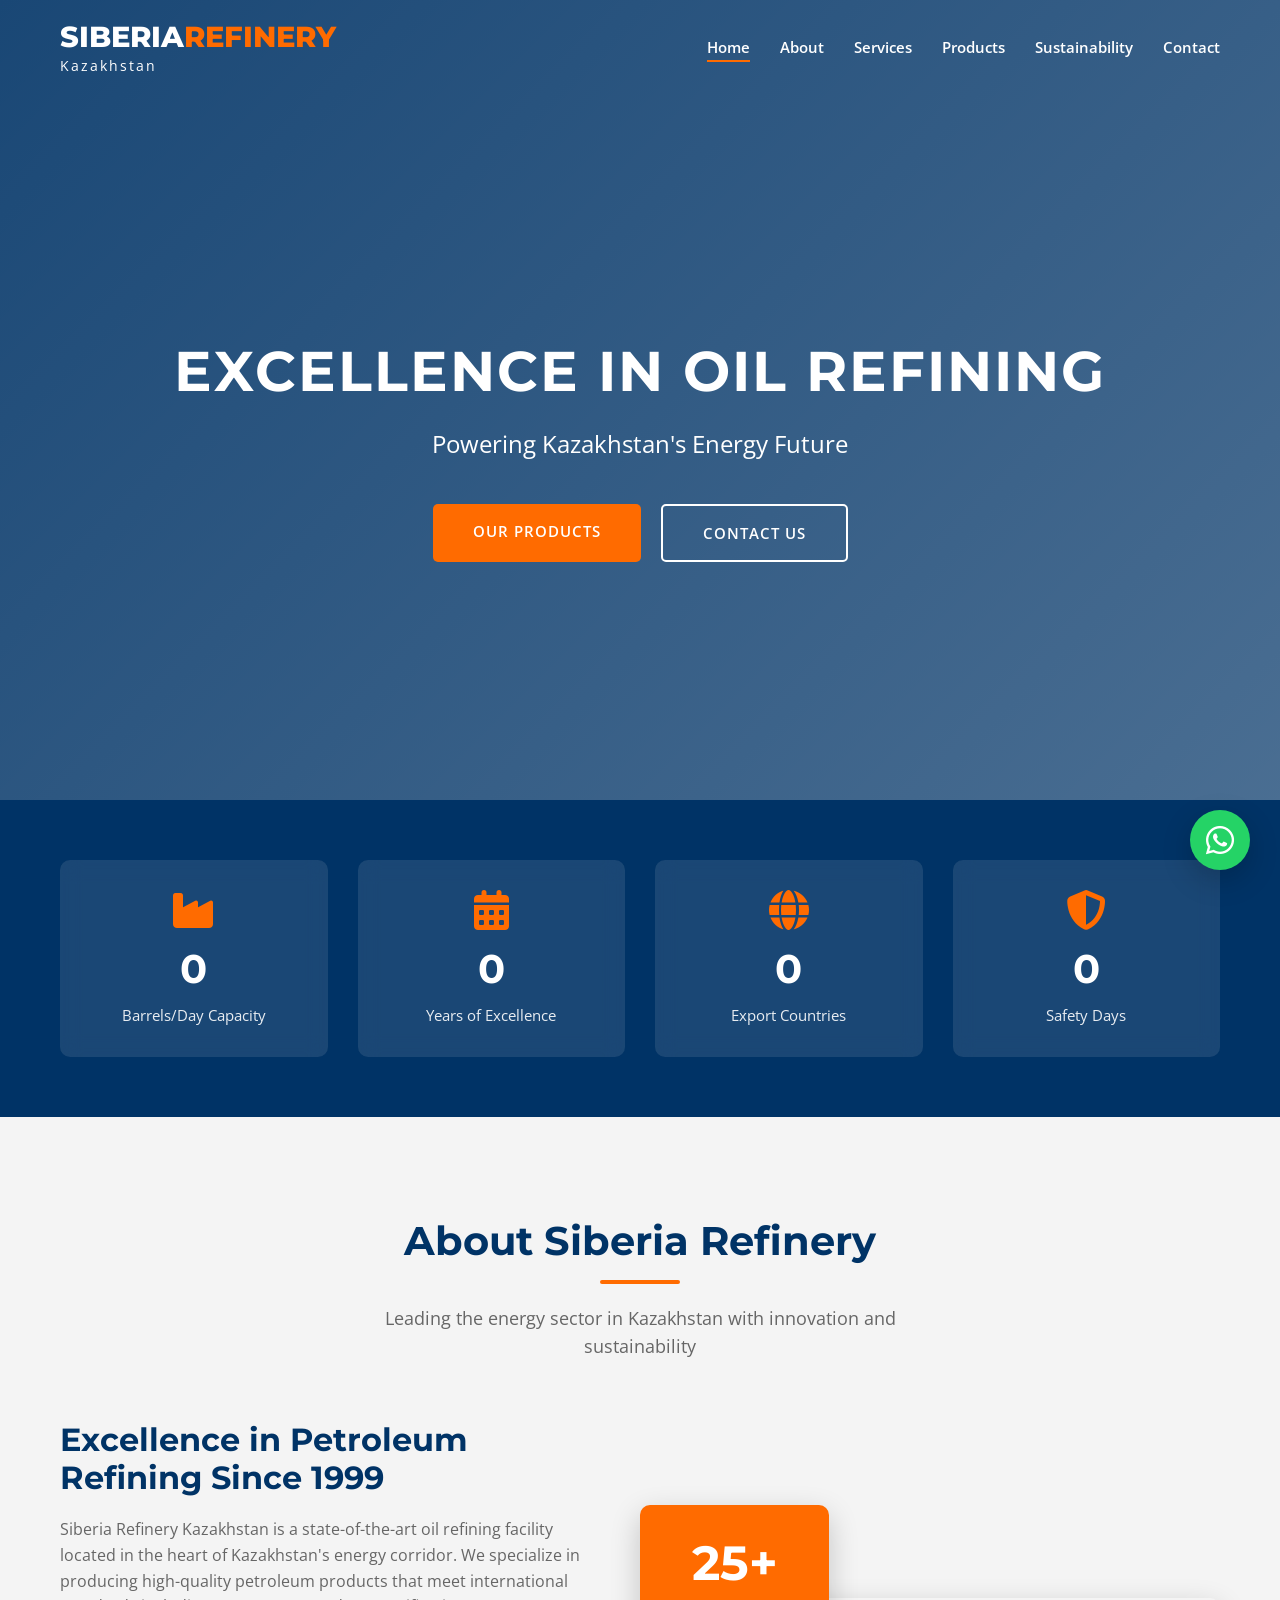
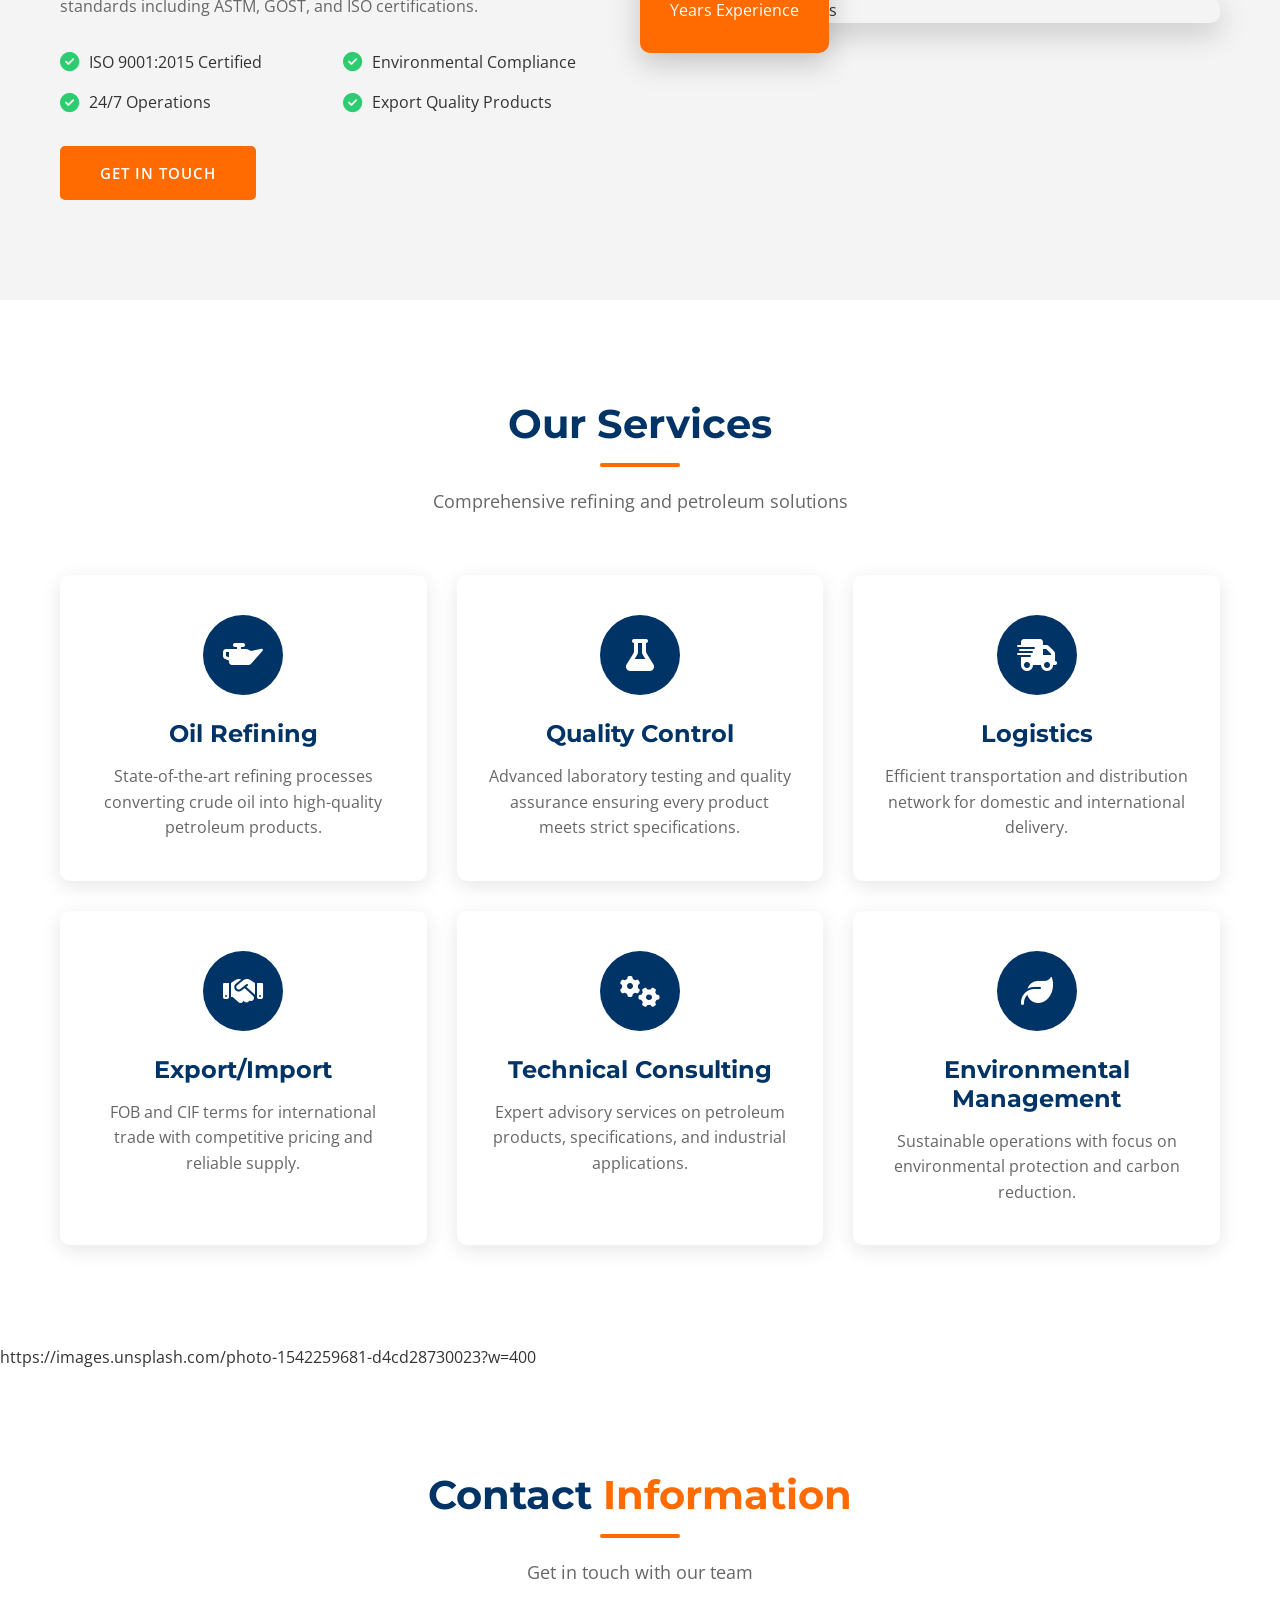
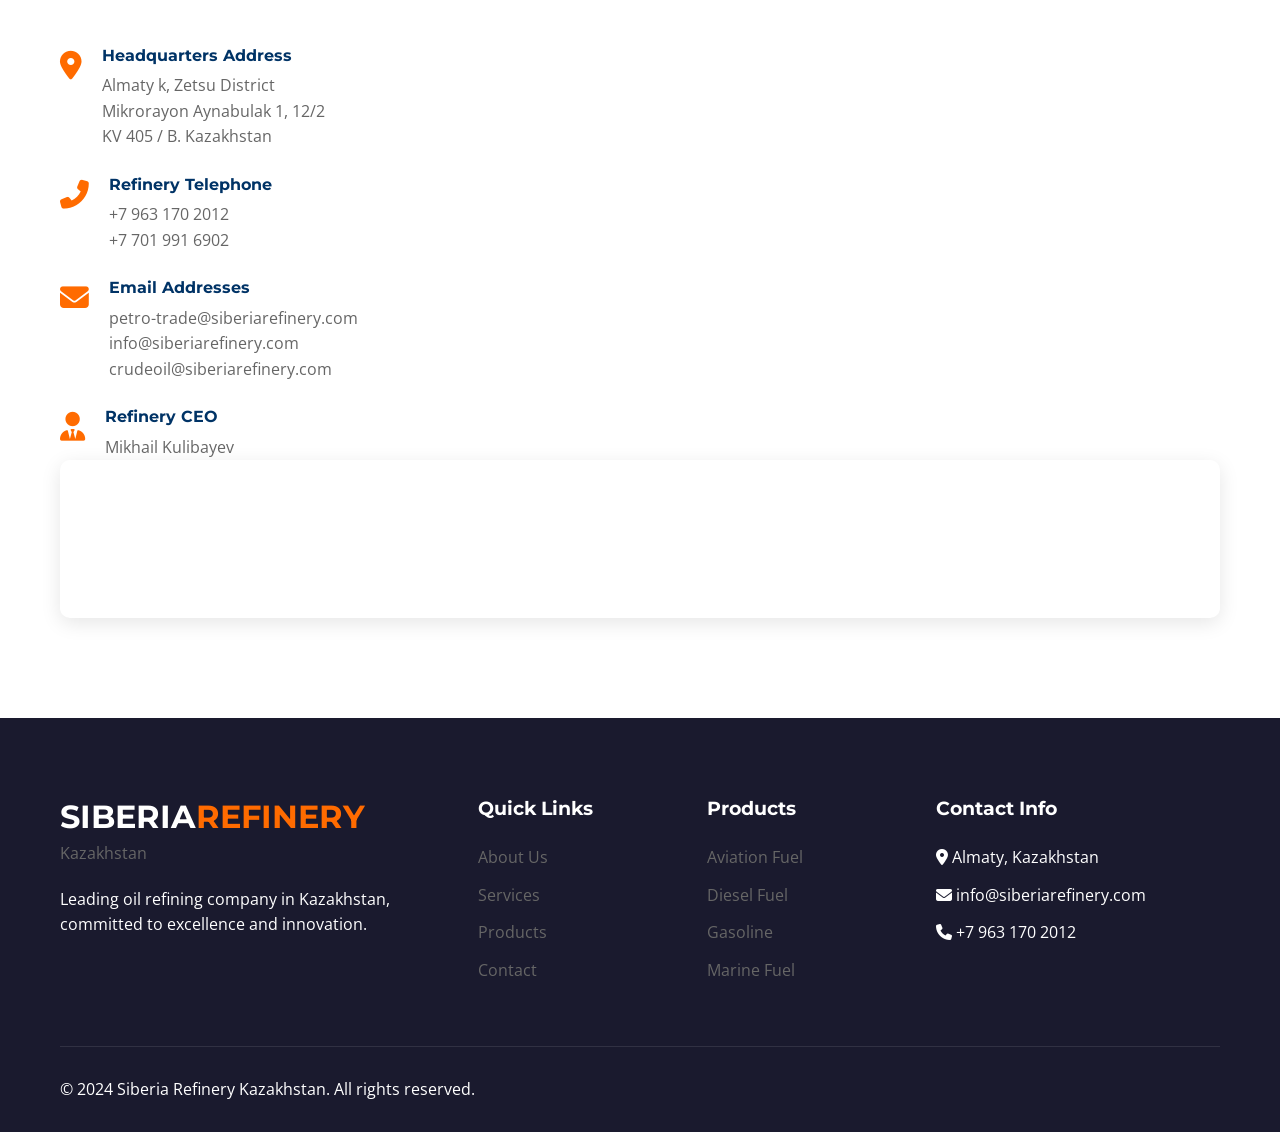
==== index.html @ 03881c7c "Update index.html" ====
<!DOCTYPE html>
<html lang="en">
<head>
    <meta charset="UTF-8">
    <meta name="viewport" content="width=device-width, initial-scale=1.0">
    <title>Siberia Refinery | Premium Oil & Petroleum Products</title>
    <meta name="description" content="Siberia Refinery is a leading oil refining company. We supply high-quality Jet A-1, Euro 5 Diesel, Gasoline, and Marine Fuel globally.">
    <meta name="keywords" content="Siberia Refinery, Oil Refinery Kazakhstan, Petroleum products, Jet A-1 fuel, Euro 5 Diesel">
    <meta name="author" content="Spibody Digitalz Hub">
    <link rel="canonical" href="https://www.siberiarefinery.com/">
    
    <meta property="og:type" content="website">
    <meta property="og:url" content="https://www.siberiarefinery.com/">
    <meta property="og:title" content="Siberia Refinery | Premium Oil & Petroleum Products">
    <meta property="og:description" content="Leading oil refining company in Kazakhstan.">
    <meta property="og:image" content="https://images.unsplash.com/photo-1518709766631-a6a7f45921c3?w=1200">

    <link rel="preconnect" href="https://fonts.googleapis.com">
    <link href="https://fonts.googleapis.com/css2?family=Montserrat:wght@400;600;700;800&family=Open+Sans:wght@400;600&display=swap" rel="stylesheet">
    <link rel="stylesheet" href="https://cdnjs.cloudflare.com/ajax/libs/font-awesome/6.4.0/css/all.min.css">
    <link rel="stylesheet" href="style.css">
</head>
<body>
    <!-- Navigation -->
    <nav class="navbar" id="navbar">
        <div class="container">
            <div class="nav-wrapper">
                <div class="logo">
                    <h2>SIBERIA<span>REFINERY</span></h2>
                    <p class="tagline">Kazakhstan</p>
                </div>
                <ul class="nav-menu" id="navMenu">
                    <li><a href="#home" class="nav-link active">Home</a></li>
                    <li><a href="#about" class="nav-link">About</a></li>
                    <li><a href="#services" class="nav-link">Services</a></li>
                    <li><a href="#products" class="nav-link">Products</a></li>
                    <li><a href="#sustainability" class="nav-link">Sustainability</a></li>
                    <li><a href="#contact" class="nav-link">Contact</a></li>
                </ul>
                <div class="hamburger" id="hamburger">
                    <span class="bar"></span>
                    <span class="bar"></span>
                    <span class="bar"></span>
                </div>
            </div>
        </div>
    </nav>

    <!-- Hero Section -->
    <section id="home" class="hero">
        <div class="hero-slider">
            <div class="slide active" style="background-image: url('https://images.unsplash.com/photo-1516937941344-00b4ec27747a?w=1920');">
                <div class="overlay"></div>
                <div class="hero-content">
                    <h1 class="fade-in">Excellence in Oil Refining</h1>
                    <p class="fade-in-delay">Powering Kazakhstan's Energy Future</p>
                    <div class="hero-buttons fade-in-delay-2">
                        <a href="#products" class="btn btn-primary">Our Products</a>
                        <a href="#contact" class="btn btn-secondary">Contact Us</a>
                    </div>
                </div>
            </div>
            <div class="slide" style="background-image: url('https://images.unsplash.com/photo-1581094794329-c8112a89af12?w=1920');">
                <div class="overlay"></div>
                <div class="hero-content">
                    <h1>Sustainable Energy Solutions</h1>
                    <p>Commitment to Environmental Excellence</p>
                    <div class="hero-buttons">
                        <a href="#sustainability" class="btn btn-primary">Learn More</a>
                    </div>
                </div>
            </div>
        </div>
        <div class="slider-controls">
            <button class="slider-btn prev" id="prevSlide"><i class="fas fa-chevron-left"></i></button>
            <button class="slider-btn next" id="nextSlide"><i class="fas fa-chevron-right"></i></button>
        </div>
    </section>
    <!-- Stats Section -->
    <section class="stats-section">
        <div class="container">
            <div class="stats-grid">
                <div class="stat-card">
                    <i class="fas fa-industry"></i>
                    <h3 class="counter" data-target="150000">0</h3>
                    <p>Barrels/Day Capacity</p>
                </div>
                <div class="stat-card">
                    <i class="fas fa-calendar-alt"></i>
                    <h3 class="counter" data-target="25">0</h3>
                    <p>Years of Excellence</p>
                </div>
                <div class="stat-card">
                    <i class="fas fa-globe"></i>
                    <h3 class="counter" data-target="15">0</h3>
                    <p>Export Countries</p>
                </div>
                <div class="stat-card">
                    <i class="fas fa-shield-alt"></i>
                    <h3 class="counter" data-target="5000">0</h3>
                    <p>Safety Days</p>
                </div>
            </div>
        </div>
    </section>

    <!-- About Section -->
    <section id="about" class="about-section">
        <div class="container">
            <div class="section-header">
                <h2>About Siberia Refinery</h2>
                <div class="divider"></div>
                <p>Leading the energy sector in Kazakhstan with innovation and sustainability</p>
            </div>
            <div class="about-content">
                <div class="about-text">
                    <h3>Excellence in Petroleum Refining Since 1999</h3>
                    <p>Siberia Refinery Kazakhstan is a state-of-the-art oil refining facility located in the heart of Kazakhstan's energy corridor. We specialize in producing high-quality petroleum products that meet international standards including ASTM, GOST, and ISO certifications.</p>
                    <div class="about-features">
                        <div class="feature"><i class="fas fa-check-circle"></i><span>ISO 9001:2015 Certified</span></div>
                        <div class="feature"><i class="fas fa-check-circle"></i><span>Environmental Compliance</span></div>
                        <div class="feature"><i class="fas fa-check-circle"></i><span>24/7 Operations</span></div>
                        <div class="feature"><i class="fas fa-check-circle"></i><span>Export Quality Products</span></div>
                    </div>
                    <a href="#contact" class="btn btn-primary">Get in Touch</a>
                </div>
                <div class="about-image">
                    <img src="https://images.unsplash.com/photo-1581094794329-c8112a89af12?w=800" alt="Refinery Operations">
                    <div class="experience-badge"><h4>25+</h4><p>Years Experience</p></div>
                </div>
            </div>
        </div>
    </section>

    <!-- Services Section -->
    <section id="services" class="services-section">
        <div class="container">
            <div class="section-header">
                <h2>Our Services</h2>
                <div class="divider"></div>
                <p>Comprehensive refining and petroleum solutions</p>
            </div>
            <div class="services-grid">
                <div class="service-card"><div class="service-icon"><i class="fas fa-oil-can"></i></div><h3>Oil Refining</h3><p>State-of-the-art refining processes converting crude oil into high-quality petroleum products.</p></div>
                <div class="service-card"><div class="service-icon"><i class="fas fa-flask"></i></div><h3>Quality Control</h3><p>Advanced laboratory testing and quality assurance ensuring every product meets strict specifications.</p></div>
                <div class="service-card"><div class="service-icon"><i class="fas fa-shipping-fast"></i></div><h3>Logistics</h3><p>Efficient transportation and distribution network for domestic and international delivery.</p></div>
                <div class="service-card"><div class="service-icon"><i class="fas fa-handshake"></i></div><h3>Export/Import</h3><p>FOB and CIF terms for international trade with competitive pricing and reliable supply.</p></div>
                <div class="service-card"><div class="service-icon"><i class="fas fa-cogs"></i></div><h3>Technical Consulting</h3><p>Expert advisory services on petroleum products, specifications, and industrial applications.</p></div>
                <div class="service-card"><div class="service-icon"><i class="fas fa-leaf"></i></div><h3>Environmental Management</h3><p>Sustainable operations with focus on environmental protection and carbon reduction.</p></div>
            </div>
        </div>
                                                                                </section>
                                                                                https://images.unsplash.com/photo-1542259681-d4cd28730023?w=400
    <!-- Contact Section with Map -->
    <section id="contact" class="contact-section">
        <div class="container">
            <div class="section-header">
                <h2>Contact <span style="color: var(--secondary-color);">Information</span></h2>
                <div class="divider"></div>
                <p>Get in touch with our team</p>
            </div>
            <div class="contact-grid">
                <div class="contact-info">
                    <div class="info-card">
                        <i class="fas fa-map-marker-alt"></i>
                        <div><h4>Headquarters Address</h4><p>Almaty k, Zetsu District<br>Mikrorayon Aynabulak 1, 12/2<br>KV 405 / B. Kazakhstan</p></div>
                    </div>
                    <div class="info-card">
                        <i class="fas fa-phone-alt"></i>
                        <div><h4>Refinery Telephone</h4><p><a href="tel:+79631702012">+7 963 170 2012</a><br><a href="tel:+77019916902">+7 701 991 6902</a></p></div>
                    </div>
                    <div class="info-card">
                        <i class="fas fa-envelope"></i>
                        <div><h4>Email Addresses</h4><p><a href="mailto:petro-trade@siberiarefinery.com">petro-trade@siberiarefinery.com</a><br><a href="mailto:info@siberiarefinery.com">info@siberiarefinery.com</a><br><a href="mailto:crudeoil@siberiarefinery.com">crudeoil@siberiarefinery.com</a></p></div>
                    </div>
                    <div class="info-card">
                        <i class="fas fa-user-tie"></i>
                        <div><h4>Refinery CEO</h4><p>Mikhail Kulibayev</p></div>
                    </div>
                </div>
                <div class="map-container">
                    <iframe src="https://maps.google.com/maps?q=Almaty+k,+Zetsu+District+Mikrorayon+Aynabulak+1,+12/2,+KV+405+/+B.+Kazakhstan&z=14&output=embed" width="100%" height="100%" style="border:0;" allowfullscreen="" loading="lazy"></iframe>
                </div>
            </div>
        </div>
    </section>

    <!-- Footer -->
    <footer class="footer">
        <div class="container">
            <div class="footer-content">
                <div class="footer-col">
                    <div class="footer-logo"><h2>SIBERIA<span>REFINERY</span></h2><p>Kazakhstan</p></div>
                    <p>Leading oil refining company in Kazakhstan, committed to excellence and innovation.</p>
                </div>
                <div class="footer-col">
                    <h3>Quick Links</h3>
                    <ul><li><a href="#about">About Us</a></li><li><a href="#services">Services</a></li><li><a href="#products">Products</a></li><li><a href="#contact">Contact</a></li></ul>
                </div>
                <div class="footer-col">
                    <h3>Products</h3>
                    <ul><li><a href="#">Aviation Fuel</a></li><li><a href="#">Diesel Fuel</a></li><li><a href="#">Gasoline</a></li><li><a href="#">Marine Fuel</a></li></ul>
                </div>
                <div class="footer-col">
                    <h3>Contact Info</h3>
                    <ul class="contact-list">
                        <li><i class="fas fa-map-marker-alt"></i> Almaty, Kazakhstan</li>
                        <li><i class="fas fa-envelope"></i> info@siberiarefinery.com</li>
                        <li><i class="fas fa-phone"></i> +7 963 170 2012</li>
                    </ul>
                </div>
            </div>
            <div class="footer-bottom">
                <p>&copy; 2024 Siberia Refinery Kazakhstan. All rights reserved.</p>
            </div>
        </div>
    </footer>

    <!-- WhatsApp Float Button -->
    <a href="https://wa.me/79631702012" class="whatsapp-float" target="_blank"><i class="fab fa-whatsapp"></i></a>
    <button class="scroll-top" id="scrollTop"><i class="fas fa-arrow-up"></i></button>

    <script src="main.js"></script>
</body>
                        </html>
---- style.css ----
/* ===== CSS VARIABLES ===== */
:root {
    --primary-color: #003366;
    --secondary-color: #FF6B00;
    --accent-color: #2ECC71;
    --dark-color: #1a1a2e;
    --light-color: #f4f4f4;
    --text-color: #333;
    --white: #ffffff;
    --gray: #666;
    --light-gray: #e0e0e0;
    --transition: all 0.3s ease;
    --shadow: 0 5px 20px rgba(0,0,0,0.1);
    --shadow-dark: 0 10px 30px rgba(0,0,0,0.2);
}

/* ===== RESET & BASE STYLES ===== */
* {
    margin: 0;
    padding: 0;
    box-sizing: border-box;
}

html {
    scroll-behavior: smooth;
}

body {
    font-family: 'Open Sans', sans-serif;
    color: var(--text-color);
    line-height: 1.6;
    overflow-x: hidden;
}

h1, h2, h3, h4, h5, h6 {
    font-family: 'Montserrat', sans-serif;
    font-weight: 700;
    line-height: 1.2;
}

a {
    text-decoration: none;
    color: inherit;
    transition: var(--transition);
}

img {
    max-width: 100%;
    height: auto;
    display: block;}

.container {
    max-width: 1200px;
    margin: 0 auto;
    padding: 0 20px;
}

/* ===== NAVIGATION ===== */
.navbar {
    position: fixed;
    top: 0;
    left: 0;
    width: 100%;
    background: transparent;
    z-index: 1000;
    transition: var(--transition);
    padding: 20px 0;
}

.navbar.scrolled {
    background: var(--white);
    box-shadow: var(--shadow);
    padding: 15px 0;
}

.nav-wrapper {
    display: flex;
    justify-content: space-between;
    align-items: center;
}

.logo h2 {
    color: var(--white);
    font-size: 1.8rem;
    font-weight: 800;
}

.logo h2 span {
    color: var(--secondary-color);
}

.logo .tagline {
    color: var(--white);
    font-size: 0.85rem;
    letter-spacing: 2px;
}

.navbar.scrolled .logo h2,
.navbar.scrolled .logo .tagline {    color: var(--primary-color);
}

.nav-menu {
    display: flex;
    list-style: none;
    align-items: center;
    gap: 30px;
}

.nav-link {
    color: var(--white);
    font-weight: 600;
    font-size: 0.95rem;
    position: relative;
    padding: 5px 0;
}

.navbar.scrolled .nav-link {
    color: var(--primary-color);
}

.nav-link::after {
    content: '';
    position: absolute;
    bottom: 0;
    left: 0;
    width: 0;
    height: 2px;
    background: var(--secondary-color);
    transition: var(--transition);
}

.nav-link:hover::after,
.nav-link.active::after {
    width: 100%;
}

.lang-switcher {
    display: flex;
    gap: 5px;
}

.lang-btn {
    background: transparent;
    border: 2px solid var(--white);
    color: var(--white);
    padding: 5px 12px;
    border-radius: 4px;
    cursor: pointer;    font-weight: 600;
    transition: var(--transition);
}

.navbar.scrolled .lang-btn {
    border-color: var(--primary-color);
    color: var(--primary-color);
}

.lang-btn:hover,
.lang-btn.active {
    background: var(--secondary-color);
    border-color: var(--secondary-color);
    color: var(--white);
}

.hamburger {
    display: none;
    flex-direction: column;
    cursor: pointer;
    gap: 5px;
}

.bar {
    width: 25px;
    height: 3px;
    background: var(--white);
    transition: var(--transition);
    border-radius: 3px;
}

.navbar.scrolled .bar {
    background: var(--primary-color);
}

/* ===== HERO SECTION ===== */
.hero {
    position: relative;
    height: 100vh;
    overflow: hidden;
}

.hero-slider {
    height: 100%;
}

.slide {
    position: absolute;
    top: 0;
    left: 0;    width: 100%;
    height: 100%;
    background-size: cover;
    background-position: center;
    opacity: 0;
    transition: opacity 1s ease-in-out;
}

.slide.active {
    opacity: 1;
}

.overlay {
    position: absolute;
    top: 0;
    left: 0;
    width: 100%;
    height: 100%;
    background: linear-gradient(135deg, rgba(0,51,102,0.9) 0%, rgba(0,51,102,0.7) 100%);
}

.hero-content {
    position: relative;
    z-index: 2;
    height: 100%;
    display: flex;
    flex-direction: column;
    justify-content: center;
    align-items: center;
    text-align: center;
    color: var(--white);
    padding: 0 20px;
}

.hero-content h1 {
    font-size: 3.5rem;
    margin-bottom: 20px;
    text-transform: uppercase;
    letter-spacing: 2px;
}

.hero-content p {
    font-size: 1.5rem;
    margin-bottom: 40px;
    max-width: 700px;
}

.hero-buttons {
    display: flex;
    gap: 20px;}

.btn {
    display: inline-block;
    padding: 15px 40px;
    border-radius: 5px;
    font-weight: 600;
    text-transform: uppercase;
    letter-spacing: 1px;
    transition: var(--transition);
    cursor: pointer;
    border: none;
    font-size: 0.95rem;
}

.btn-primary {
    background: var(--secondary-color);
    color: var(--white);
}

.btn-primary:hover {
    background: #e65c00;
    transform: translateY(-3px);
    box-shadow: var(--shadow-dark);
}

.btn-secondary {
    background: transparent;
    color: var(--white);
    border: 2px solid var(--white);
}

.btn-secondary:hover {
    background: var(--white);
    color: var(--primary-color);
}

.slider-controls {
    position: absolute;
    bottom: 40px;
    left: 50%;
    transform: translateX(-50%);
    z-index: 10;
    display: flex;
    gap: 15px;
}

.slider-btn {
    background: rgba(255,255,255,0.2);
    border: none;    color: var(--white);
    width: 50px;
    height: 50px;
    border-radius: 50%;
    cursor: pointer;
    transition: var(--transition);
    font-size: 1.2rem;
}

.slider-btn:hover {
    background: var(--secondary-color);
}

/* ===== STATS SECTION ===== */
.stats-section {
    background: var(--primary-color);
    padding: 60px 0;
    margin-top: -100px;
    position: relative;
    z-index: 100;
}

.stats-grid {
    display: grid;
    grid-template-columns: repeat(4, 1fr);
    gap: 30px;
}

.stat-card {
    text-align: center;
    color: var(--white);
    padding: 30px;
    background: rgba(255,255,255,0.1);
    border-radius: 10px;
    backdrop-filter: blur(10px);
}

.stat-card i {
    font-size: 2.5rem;
    margin-bottom: 15px;
    color: var(--secondary-color);
}

.stat-card h3 {
    font-size: 2.5rem;
    margin-bottom: 10px;
}

.stat-card p {
    font-size: 0.95rem;    opacity: 0.9;
}

/* ===== SECTION HEADER ===== */
.section-header {
    text-align: center;
    margin-bottom: 60px;
}

.section-header h2 {
    font-size: 2.5rem;
    color: var(--primary-color);
    margin-bottom: 15px;
}

.divider {
    width: 80px;
    height: 4px;
    background: var(--secondary-color);
    margin: 0 auto 20px;
    border-radius: 2px;
}

.section-header p {
    color: var(--gray);
    font-size: 1.1rem;
    max-width: 600px;
    margin: 0 auto;
}

/* ===== ABOUT SECTION ===== */
.about-section {
    padding: 100px 0;
    background: var(--light-color);
}

.about-content {
    display: grid;
    grid-template-columns: 1fr 1fr;
    gap: 60px;
    align-items: center;
}

.about-text h3 {
    font-size: 2rem;
    color: var(--primary-color);
    margin-bottom: 20px;
}

.about-text p {    margin-bottom: 20px;
    color: var(--gray);
}

.about-features {
    display: grid;
    grid-template-columns: 1fr 1fr;
    gap: 15px;
    margin: 30px 0;
}

.feature {
    display: flex;
    align-items: center;
    gap: 10px;
}

.feature i {
    color: var(--accent-color);
    font-size: 1.2rem;
}

.about-image {
    position: relative;
}

.about-image img {
    border-radius: 10px;
    box-shadow: var(--shadow-dark);
}

.experience-badge {
    position: absolute;
    bottom: -30px;
    left: -30px;
    background: var(--secondary-color);
    color: var(--white);
    padding: 30px;
    border-radius: 10px;
    text-align: center;
    box-shadow: var(--shadow-dark);
}

.experience-badge h4 {
    font-size: 3rem;
    margin-bottom: 5px;
}

/* ===== SERVICES SECTION ===== */
.services-section {    padding: 100px 0;
}

.services-grid {
    display: grid;
    grid-template-columns: repeat(3, 1fr);
    gap: 30px;
}

.service-card {
    background: var(--white);
    padding: 40px 30px;
    border-radius: 10px;
    text-align: center;
    box-shadow: var(--shadow);
    transition: var(--transition);
}

.service-card:hover {
    transform: translateY(-10px);
    box-shadow: var(--shadow-dark);
}

.service-icon {
    width: 80px;
    height: 80px;
    background: var(--primary-color);
    border-radius: 50%;
    display: flex;
    align-items: center;
    justify-content: center;
    margin: 0 auto 25px;
}

.service-icon i {
    font-size: 2rem;
    color: var(--white);
}

.service-card h3 {
    font-size: 1.5rem;
    color: var(--primary-color);
    margin-bottom: 15px;
}

.service-card p {
    color: var(--gray);
}

/* ===== PRODUCTS SECTION ===== */.products-section {
    padding: 100px 0;
    background: var(--light-color);
}

.products-grid {
    display: grid;
    grid-template-columns: repeat(3, 1fr);
    gap: 30px;
}

.product-card {
    background: var(--white);
    border-radius: 10px;
    overflow: hidden;
    box-shadow: var(--shadow);
    transition: var(--transition);
}

.product-card:hover {
    transform: translateY(-10px);
    box-shadow: var(--shadow-dark);
}

.product-image {
    background: linear-gradient(135deg, var(--primary-color), var(--secondary-color));
    height: 150px;
    display: flex;
    align-items: center;
    justify-content: center;
}

.product-image i {
    font-size: 4rem;
    color: var(--white);
}

.product-card h3 {
    padding: 20px 20px 10px;
    color: var(--primary-color);
}

.product-spec {
    padding: 0 20px;
    color: var(--secondary-color);
    font-weight: 600;
    margin-bottom: 15px;
}

.product-card > p {    padding: 0 20px;
    color: var(--gray);
    margin-bottom: 20px;
}

.product-features {
    padding: 0 20px 20px;
    list-style: none;
}

.product-features li {
    padding: 8px 0;
    color: var(--text-color);
    display: flex;
    align-items: center;
    gap: 10px;
}

.product-features i {
    color: var(--accent-color);
}

/* ===== WHY CHOOSE US ===== */
.why-us-section {
    padding: 100px 0;
    background: var(--primary-color);
}

.why-us-section .section-header h2 {
    color: var(--white);
}

.why-us-grid {
    display: grid;
    grid-template-columns: repeat(3, 1fr);
    gap: 30px;
}

.why-card {
    text-align: center;
    padding: 40px 30px;
    background: rgba(255,255,255,0.1);
    border-radius: 10px;
    color: var(--white);
    transition: var(--transition);
}

.why-card:hover {
    background: rgba(255,255,255,0.2);
    transform: translateY(-5px);}

.why-card i {
    font-size: 3rem;
    color: var(--secondary-color);
    margin-bottom: 20px;
}

.why-card h3 {
    margin-bottom: 15px;
}

/* ===== SUSTAINABILITY SECTION ===== */
.sustainability-section {
    padding: 100px 0;
}

.sustainability-content {
    display: grid;
    grid-template-columns: 1fr 1fr;
    gap: 60px;
    align-items: center;
}

.sustainability-text h2 {
    font-size: 2.5rem;
    color: var(--primary-color);
    margin-bottom: 20px;
}

.sustainability-text > p {
    color: var(--gray);
    margin-bottom: 30px;
}

.sustainability-points {
    display: flex;
    flex-direction: column;
    gap: 25px;
}

.point {
    display: flex;
    gap: 20px;
    align-items: flex-start;
}

.point i {
    font-size: 2rem;
    color: var(--accent-color);    margin-top: 5px;
}

.point h4 {
    color: var(--primary-color);
    margin-bottom: 8px;
}

.point p {
    color: var(--gray);
}

.sustainability-image img {
    border-radius: 10px;
    box-shadow: var(--shadow-dark);
}

/* ===== TESTIMONIALS ===== */
.testimonials-section {
    padding: 100px 0;
    background: var(--light-color);
}

.testimonials-slider {
    position: relative;
    max-width: 800px;
    margin: 0 auto;
}

.testimonial-card {
    display: none;
    text-align: center;
    padding: 40px;
    background: var(--white);
    border-radius: 10px;
    box-shadow: var(--shadow);
}

.testimonial-card.active {
    display: block;
    animation: fadeIn 0.5s;
}

@keyframes fadeIn {
    from { opacity: 0; }
    to { opacity: 1; }
}

.quote-icon {
    font-size: 3rem;    color: var(--secondary-color);
    margin-bottom: 20px;
}

.testimonial-card p {
    font-size: 1.2rem;
    color: var(--gray);
    font-style: italic;
    margin-bottom: 30px;
    line-height: 1.8;
}

.testimonial-author h4 {
    color: var(--primary-color);
    margin-bottom: 5px;
}

.testimonial-author p {
    color: var(--secondary-color);
    font-size: 0.95rem;
    font-style: normal;
}

.testimonial-dots {
    display: flex;
    justify-content: center;
    gap: 10px;
    margin-top: 30px;
}

.dot {
    width: 12px;
    height: 12px;
    border-radius: 50%;
    background: var(--light-gray);
    cursor: pointer;
    transition: var(--transition);
}

.dot.active {
    background: var(--secondary-color);
}

/* ===== CONTACT SECTION ===== */
.contact-section {
    padding: 100px 0;
}

.contact-content {
    display: grid;    grid-template-columns: 1fr 1fr;
    gap: 60px;
    margin-bottom: 60px;
}

.contact-info {
    display: flex;
    flex-direction: column;
    gap: 25px;
}

.info-card {
    display: flex;
    gap: 20px;
    align-items: flex-start;
}

.info-card i {
    font-size: 1.8rem;
    color: var(--secondary-color);
    margin-top: 5px;
}

.info-card h4 {
    color: var(--primary-color);
    margin-bottom: 8px;
}

.info-card p {
    color: var(--gray);
}

.social-links {
    display: flex;
    gap: 15px;
    margin-top: 20px;
}

.social-link {
    width: 45px;
    height: 45px;
    background: var(--primary-color);
    color: var(--white);
    border-radius: 50%;
    display: flex;
    align-items: center;
    justify-content: center;
    transition: var(--transition);
}
.social-link:hover {
    background: var(--secondary-color);
    transform: translateY(-3px);
}

/* Contact Form */
.contact-form {
    background: var(--white);
    padding: 40px;
    border-radius: 10px;
    box-shadow: var(--shadow);
}

.form-group {
    position: relative;
    margin-bottom: 25px;
}

.form-group input,
.form-group select,
.form-group textarea {
    width: 100%;
    padding: 15px;
    border: 2px solid var(--light-gray);
    border-radius: 5px;
    font-family: inherit;
    font-size: 1rem;
    transition: var(--transition);
    background: transparent;
}

.form-group textarea {
    resize: vertical;
}

.form-group label {
    position: absolute;
    left: 15px;
    top: 15px;
    color: var(--gray);
    pointer-events: none;
    transition: var(--transition);
    background: var(--white);
    padding: 0 5px;
}

.form-group input:focus,
.form-group select:focus,
.form-group textarea:focus {
    outline: none;    border-color: var(--secondary-color);
}

.form-group input:focus + label,
.form-group input:not(:placeholder-shown) + label,
.form-group select:focus + label,
.form-group select:valid + label,
.form-group textarea:focus + label,
.form-group textarea:not(:placeholder-shown) + label {
    top: -10px;
    font-size: 0.85rem;
    color: var(--secondary-color);
}

.btn-full {
    width: 100%;
}

.map-container {
    border-radius: 10px;
    overflow: hidden;
    box-shadow: var(--shadow);
}

/* ===== FOOTER ===== */
.footer {
    background: var(--dark-color);
    color: var(--white);
    padding: 80px 0 30px;
}

.footer-content {
    display: grid;
    grid-template-columns: 2fr 1fr 1fr 1.5fr;
    gap: 40px;
    margin-bottom: 50px;
}

.footer-logo h2 {
    font-size: 2rem;
    margin-bottom: 5px;
}

.footer-logo h2 span {
    color: var(--secondary-color);
}

.footer-logo p {
    color: var(--gray);
    margin-bottom: 20px;}

.footer-col h3 {
    margin-bottom: 25px;
    color: var(--white);
}

.footer-col ul {
    list-style: none;
}

.footer-col ul li {
    margin-bottom: 12px;
}

.footer-col ul li a {
    color: var(--gray);
    transition: var(--transition);
}

.footer-col ul li a:hover {
    color: var(--secondary-color);
    padding-left: 5px;
}

.newsletter-form {
    display: flex;
    gap: 10px;
}

.newsletter-form input {
    flex: 1;
    padding: 12px;
    border: none;
    border-radius: 5px;
    background: rgba(255,255,255,0.1);
    color: var(--white);
}

.newsletter-form input::placeholder {
    color: var(--gray);
}

.newsletter-form button {
    padding: 12px 20px;
    background: var(--secondary-color);
    border: none;
    border-radius: 5px;
    color: var(--white);
    cursor: pointer;    transition: var(--transition);
}

.newsletter-form button:hover {
    background: #e65c00;
}

.footer-bottom {
    border-top: 1px solid rgba(255,255,255,0.1);
    padding-top: 30px;
    display: flex;
    justify-content: space-between;
    align-items: center;
}

.footer-links {
    display: flex;
    gap: 25px;
}

.footer-links a {
    color: var(--gray);
}

.footer-links a:hover {
    color: var(--secondary-color);
}

/* ===== WHATSAPP FLOAT ===== */
.whatsapp-float {
    position: fixed;
    bottom: 30px;
    right: 30px;
    width: 60px;
    height: 60px;
    background: #25D366;
    color: var(--white);
    border-radius: 50%;
    display: flex;
    align-items: center;
    justify-content: center;
    font-size: 2rem;
    box-shadow: var(--shadow-dark);
    z-index: 999;
    transition: var(--transition);
}

.whatsapp-float:hover {
    transform: scale(1.1);
    box-shadow: 0 8px 25px rgba(37, 211, 102, 0.4);}

/* ===== SCROLL TO TOP ===== */
.scroll-top {
    position: fixed;
    bottom: 30px;
    right: 100px;
    width: 50px;
    height: 50px;
    background: var(--secondary-color);
    color: var(--white);
    border: none;
    border-radius: 50%;
    cursor: pointer;
    display: none;
    align-items: center;
    justify-content: center;
    font-size: 1.2rem;
    box-shadow: var(--shadow);
    z-index: 998;
    transition: var(--transition);
}

.scroll-top.show {
    display: flex;
}

.scroll-top:hover {
    background: var(--primary-color);
    transform: translateY(-5px);
}

/* ===== RESPONSIVE DESIGN ===== */
@media (max-width: 992px) {
    .stats-grid,
    .services-grid,
    .products-grid,
    .why-us-grid {
        grid-template-columns: repeat(2, 1fr);
    }
    
    .about-content,
    .sustainability-content,
    .contact-content {
        grid-template-columns: 1fr;
    }
    
    .footer-content {
        grid-template-columns: 1fr 1fr;
    }    
    .hero-content h1 {
        font-size: 2.5rem;
    }
}

@media (max-width: 768px) {
    .hamburger {
        display: flex;
    }
    
    .nav-menu {
        position: fixed;
        top: 70px;
        left: -100%;
        width: 100%;
        background: var(--white);
        flex-direction: column;
        padding: 30px;
        transition: var(--transition);
        box-shadow: var(--shadow);
    }
    
    .nav-menu.active {
        left: 0;
    }
    
    .nav-link {
        color: var(--primary-color);
    }
    
    .lang-btn {
        border-color: var(--primary-color);
        color: var(--primary-color);
    }
    
    .stats-grid,
    .services-grid,
    .products-grid,
    .why-us-grid {
        grid-template-columns: 1fr;
    }
    
    .hero-content h1 {
        font-size: 2rem;
    }
    
    .hero-content p {
        font-size: 1.1rem;
    }    
    .hero-buttons {
        flex-direction: column;
    }
    
    .about-features {
        grid-template-columns: 1fr;
    }
    
    .experience-badge {
        left: 20px;
        bottom: 20px;
    }
    
    .footer-content {
        grid-template-columns: 1fr;
    }
    
    .footer-bottom {
        flex-direction: column;
        gap: 20px;
        text-align: center;
    }
    
    .scroll-top {
        right: 30px;
    }
}

/* ===== ANIMATIONS ===== */
.fade-in {
    animation: fadeInUp 1s ease;
}

.fade-in-delay {
    animation: fadeInUp 1s ease 0.3s backwards;
}

.fade-in-delay-2 {
    animation: fadeInUp 1s ease 0.6s backwards;
}

@keyframes fadeInUp {
    from {
        opacity: 0;
        transform: translateY(30px);
    }
    to {
        opacity: 1;
        transform: translateY(0);    }
}

/* Counter Animation */
@keyframes countUp {
    from { opacity: 0; transform: translateY(20px); }
    to { opacity: 1; transform: translateY(0); }
}
/* For Product Cards (Siberia Refinery) */
.product-image {
    height: 200px;
    overflow: hidden;
    border-radius: 8px 8px 0 0;
}

.product-image img {
    width: 100%;
    height: 100%;
    object-fit: cover;
    transition: transform 0.3s ease;
}

.product-card:hover .product-image img {
    transform: scale(1.1);
}

/* For Service Cards (Maxwell Tank) */
.service-image {
    width: 100%;
    height: 180px;
    overflow: hidden;
    border-radius: 8px;
    margin-bottom: 20px;
}

.service-image img {
    width: 100%;
    height: 100%;
    object-fit: cover;
    transition: transform 0.3s ease;
}

.service-card:hover .service-image img {
    transform: scale(1.05);
    }
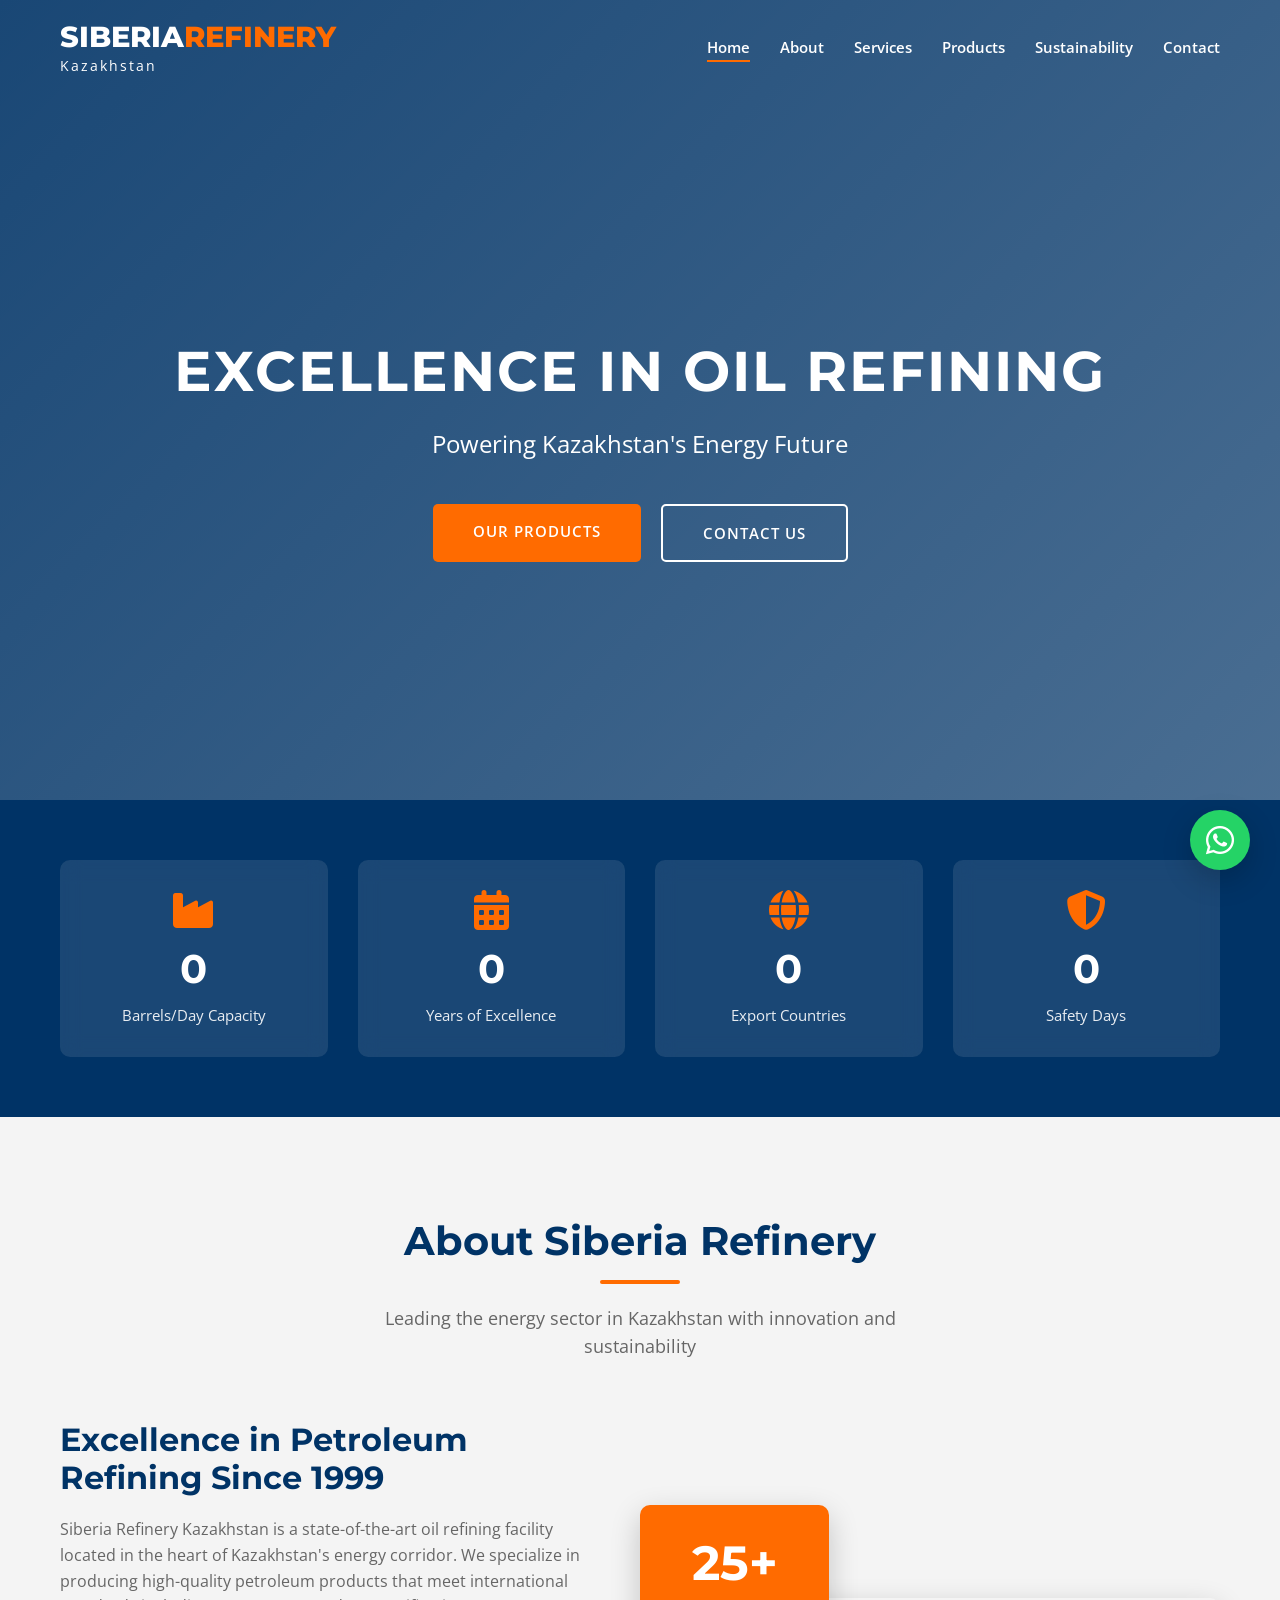
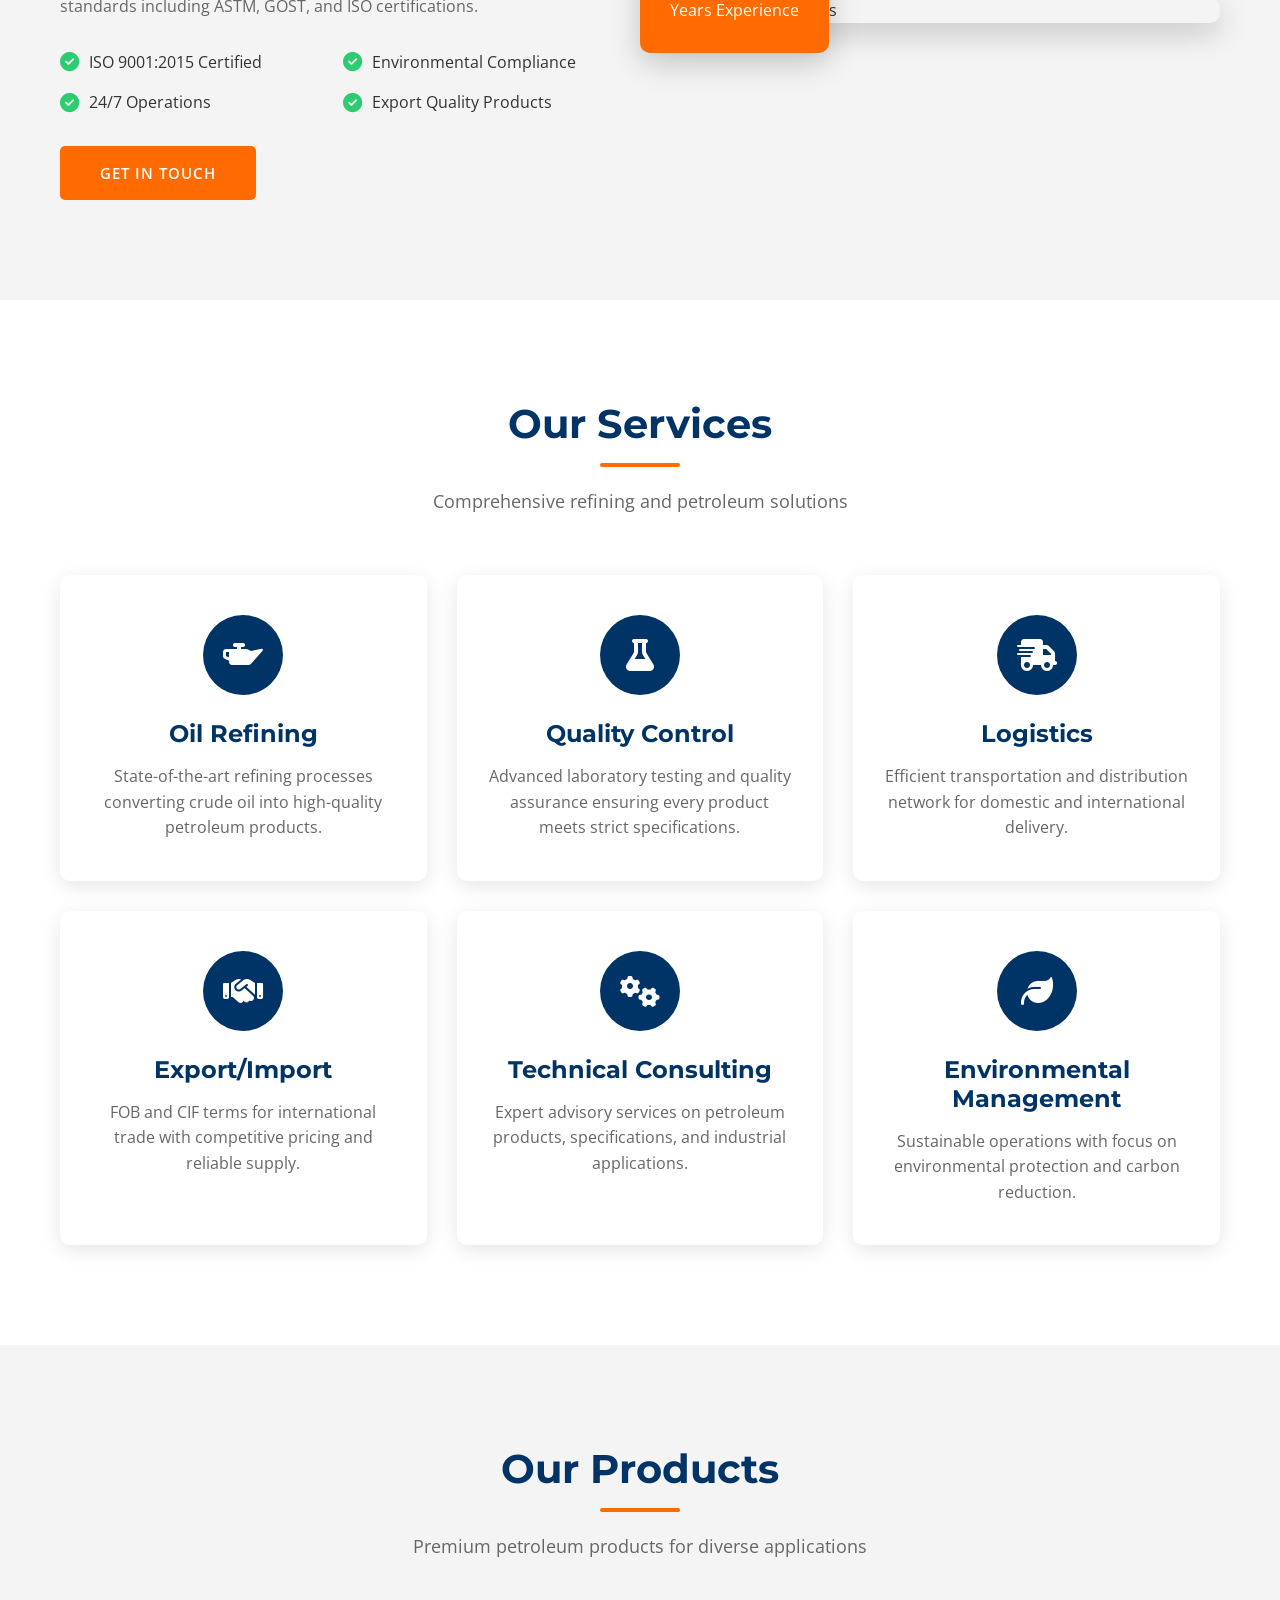
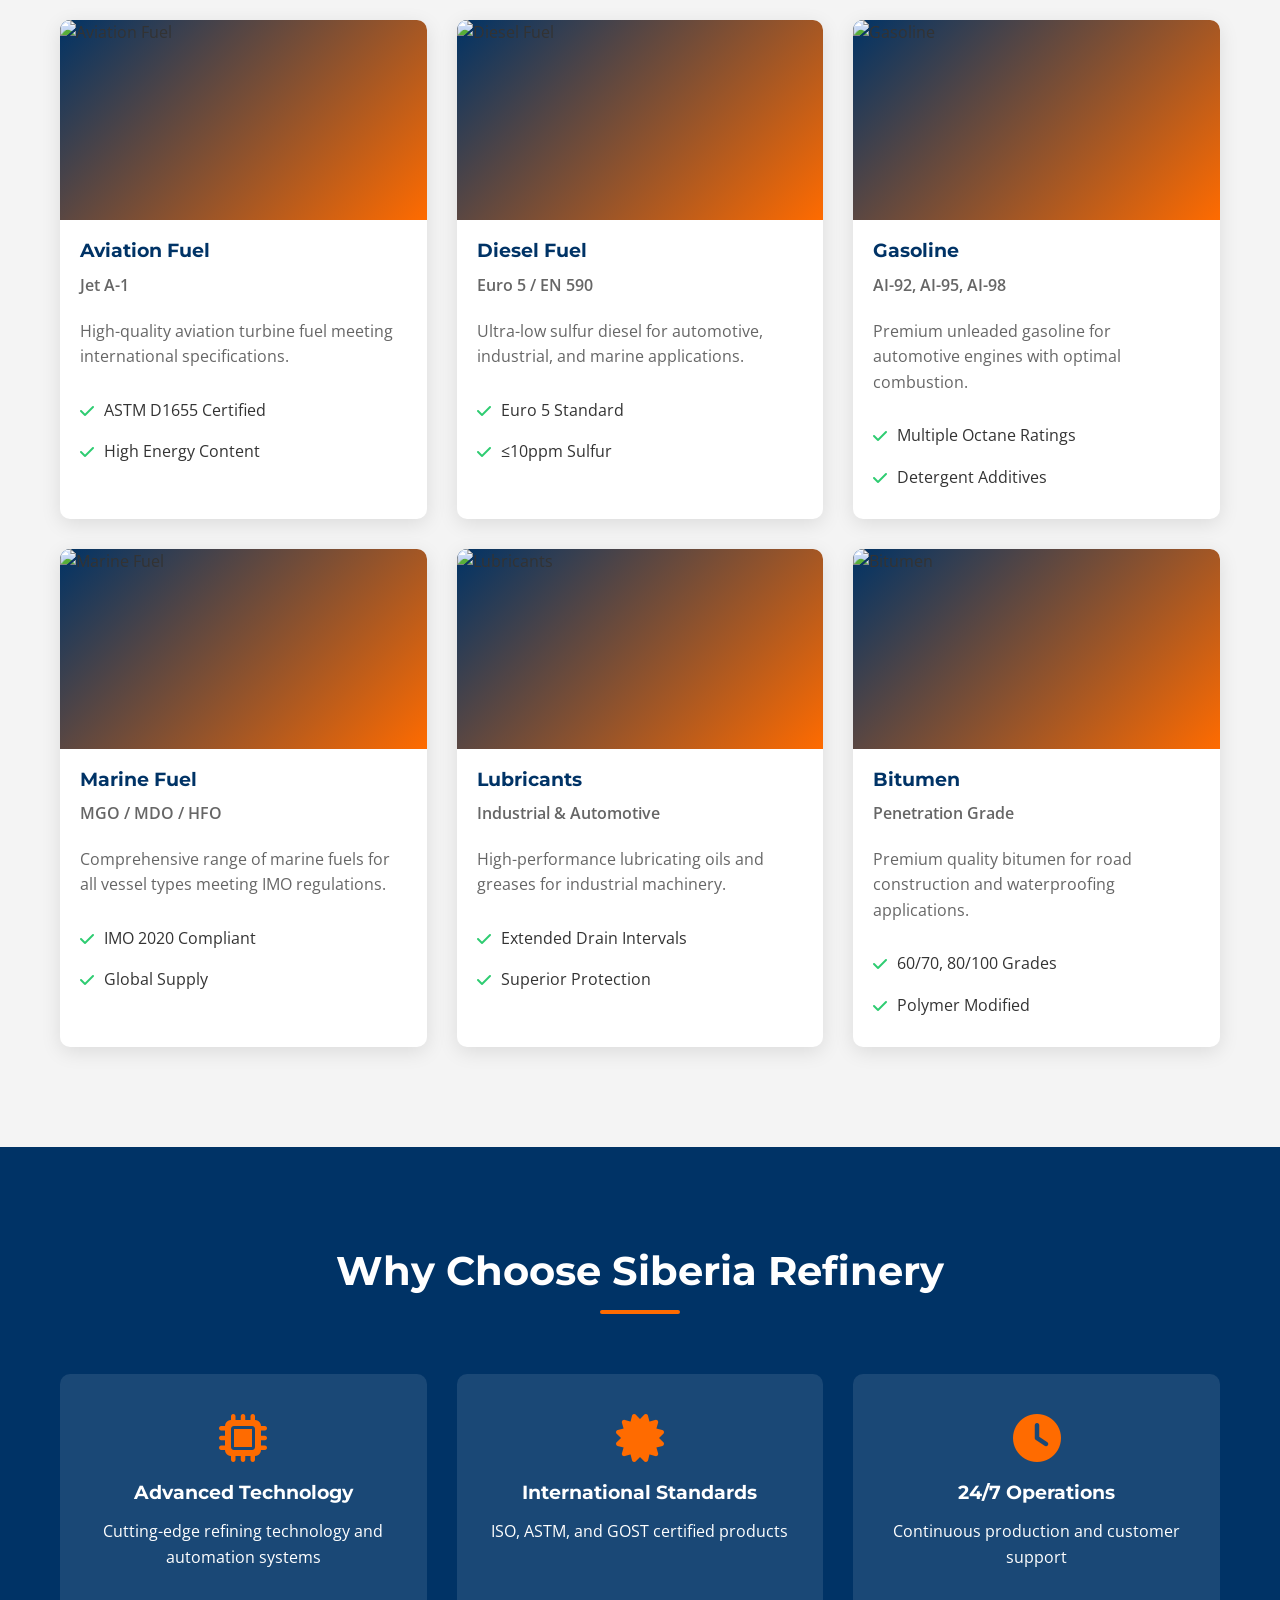
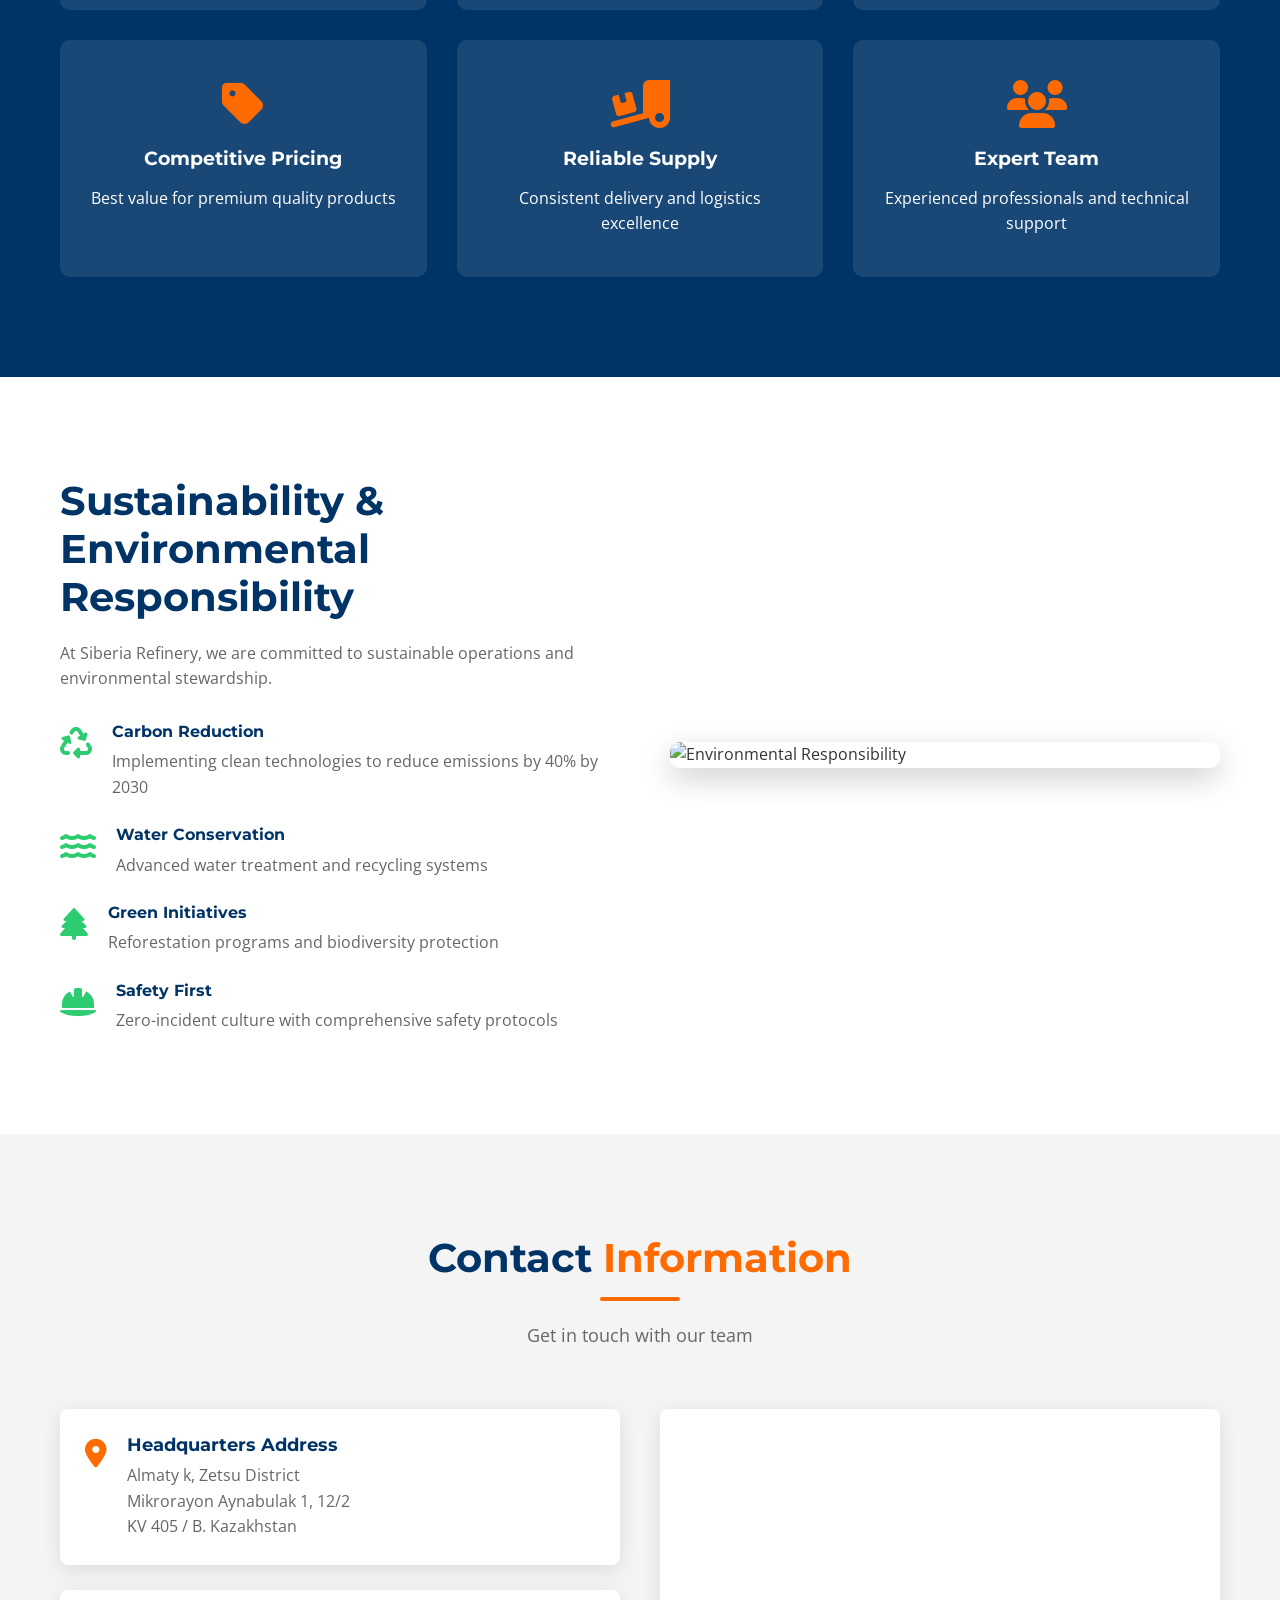
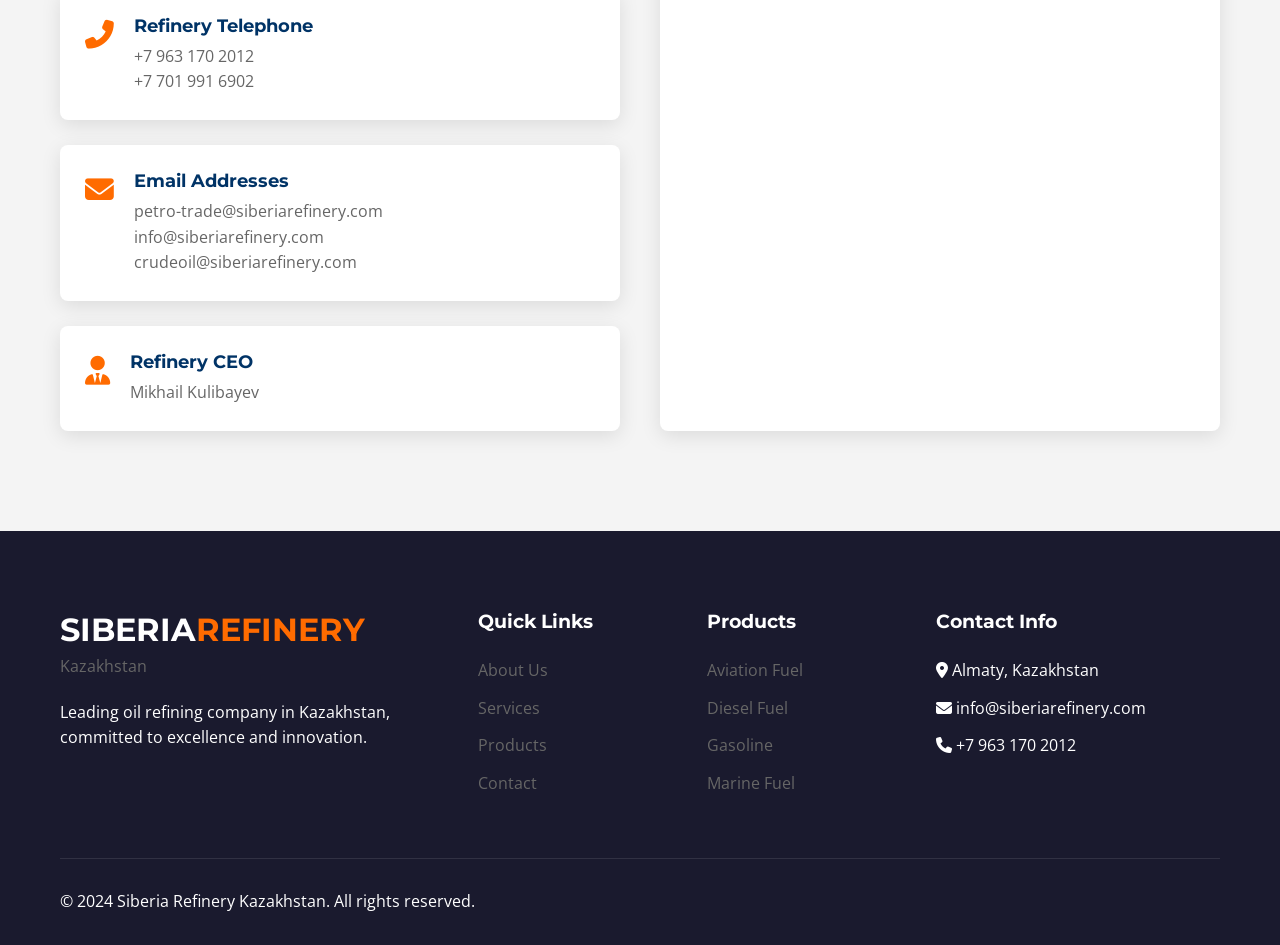
==== commit d259a221: "Refactor HTML structure for improved readability" ====
--- a/index.html
+++ b/index.html
@@ -21,6 +21,7 @@
     <link rel="stylesheet" href="style.css">
 </head>
 <body>
+
     <!-- Navigation -->
     <nav class="navbar" id="navbar">
         <div class="container">
@@ -38,9 +39,7 @@
                     <li><a href="#contact" class="nav-link">Contact</a></li>
                 </ul>
                 <div class="hamburger" id="hamburger">
-                    <span class="bar"></span>
-                    <span class="bar"></span>
-                    <span class="bar"></span>
+                    <span class="bar"></span><span class="bar"></span><span class="bar"></span>
                 </div>
             </div>
         </div>
@@ -65,9 +64,7 @@
                 <div class="hero-content">
                     <h1>Sustainable Energy Solutions</h1>
                     <p>Commitment to Environmental Excellence</p>
-                    <div class="hero-buttons">
-                        <a href="#sustainability" class="btn btn-primary">Learn More</a>
-                    </div>
+                    <div class="hero-buttons"><a href="#sustainability" class="btn btn-primary">Learn More</a></div>
                 </div>
             </div>
         </div>
@@ -76,30 +73,15 @@
             <button class="slider-btn next" id="nextSlide"><i class="fas fa-chevron-right"></i></button>
         </div>
     </section>
+
     <!-- Stats Section -->
     <section class="stats-section">
         <div class="container">
             <div class="stats-grid">
-                <div class="stat-card">
-                    <i class="fas fa-industry"></i>
-                    <h3 class="counter" data-target="150000">0</h3>
-                    <p>Barrels/Day Capacity</p>
-                </div>
-                <div class="stat-card">
-                    <i class="fas fa-calendar-alt"></i>
-                    <h3 class="counter" data-target="25">0</h3>
-                    <p>Years of Excellence</p>
-                </div>
-                <div class="stat-card">
-                    <i class="fas fa-globe"></i>
-                    <h3 class="counter" data-target="15">0</h3>
-                    <p>Export Countries</p>
-                </div>
-                <div class="stat-card">
-                    <i class="fas fa-shield-alt"></i>
-                    <h3 class="counter" data-target="5000">0</h3>
-                    <p>Safety Days</p>
-                </div>
+                <div class="stat-card"><i class="fas fa-industry"></i><h3 class="counter" data-target="150000">0</h3><p>Barrels/Day Capacity</p></div>
+                <div class="stat-card"><i class="fas fa-calendar-alt"></i><h3 class="counter" data-target="25">0</h3><p>Years of Excellence</p></div>
+                <div class="stat-card"><i class="fas fa-globe"></i><h3 class="counter" data-target="15">0</h3><p>Export Countries</p></div>
+                <div class="stat-card"><i class="fas fa-shield-alt"></i><h3 class="counter" data-target="5000">0</h3><p>Safety Days</p></div>
             </div>
         </div>
     </section>
@@ -107,11 +89,7 @@
     <!-- About Section -->
     <section id="about" class="about-section">
         <div class="container">
-            <div class="section-header">
-                <h2>About Siberia Refinery</h2>
-                <div class="divider"></div>
-                <p>Leading the energy sector in Kazakhstan with innovation and sustainability</p>
-            </div>
+            <div class="section-header"><h2>About Siberia Refinery</h2><div class="divider"></div><p>Leading the energy sector in Kazakhstan with innovation and sustainability</p></div>
             <div class="about-content">
                 <div class="about-text">
                     <h3>Excellence in Petroleum Refining Since 1999</h3>
@@ -135,11 +113,7 @@
     <!-- Services Section -->
     <section id="services" class="services-section">
         <div class="container">
-            <div class="section-header">
-                <h2>Our Services</h2>
-                <div class="divider"></div>
-                <p>Comprehensive refining and petroleum solutions</p>
-            </div>
+            <div class="section-header"><h2>Our Services</h2><div class="divider"></div><p>Comprehensive refining and petroleum solutions</p></div>
             <div class="services-grid">
                 <div class="service-card"><div class="service-icon"><i class="fas fa-oil-can"></i></div><h3>Oil Refining</h3><p>State-of-the-art refining processes converting crude oil into high-quality petroleum products.</p></div>
                 <div class="service-card"><div class="service-icon"><i class="fas fa-flask"></i></div><h3>Quality Control</h3><p>Advanced laboratory testing and quality assurance ensuring every product meets strict specifications.</p></div>
@@ -149,8 +123,87 @@
                 <div class="service-card"><div class="service-icon"><i class="fas fa-leaf"></i></div><h3>Environmental Management</h3><p>Sustainable operations with focus on environmental protection and carbon reduction.</p></div>
             </div>
         </div>
-                                                                                </section>
-                                                                                https://images.unsplash.com/photo-1542259681-d4cd28730023?w=400
+    </section>
+
+    <!-- Products Section -->
+    <section id="products" class="products-section">
+        <div class="container">
+            <div class="section-header"><h2>Our Products</h2><div class="divider"></div><p>Premium petroleum products for diverse applications</p></div>
+            <div class="products-grid">
+                <div class="product-card">
+                    <div class="product-image"><img src="https://images.unsplash.com/photo-1542259681-d4cd28730023?w=400" alt="Aviation Fuel"></div>
+                    <h3>Aviation Fuel</h3><p class="product-spec">Jet A-1</p>
+                    <p>High-quality aviation turbine fuel meeting international specifications.</p>
+                    <ul class="product-features"><li><i class="fas fa-check"></i> ASTM D1655 Certified</li><li><i class="fas fa-check"></i> High Energy Content</li></ul>
+                </div>
+                <div class="product-card">
+                    <div class="product-image"><img src="https://images.unsplash.com/photo-1533473359331-0135ef1b58bf?w=400" alt="Diesel Fuel"></div>
+                    <h3>Diesel Fuel</h3><p class="product-spec">Euro 5 / EN 590</p>
+                    <p>Ultra-low sulfur diesel for automotive, industrial, and marine applications.</p>
+                    <ul class="product-features"><li><i class="fas fa-check"></i> Euro 5 Standard</li><li><i class="fas fa-check"></i> ≤10ppm Sulfur</li></ul>
+                </div>
+                <div class="product-card">
+                    <div class="product-image"><img src="https://images.unsplash.com/photo-1527011046414-4781f1f94f8c?w=400" alt="Gasoline"></div>
+                    <h3>Gasoline</h3><p class="product-spec">AI-92, AI-95, AI-98</p>
+                    <p>Premium unleaded gasoline for automotive engines with optimal combustion.</p>
+                    <ul class="product-features"><li><i class="fas fa-check"></i> Multiple Octane Ratings</li><li><i class="fas fa-check"></i> Detergent Additives</li></ul>
+                </div>
+                <div class="product-card">
+                    <div class="product-image"><img src="https://images.unsplash.com/photo-1494412504127-4f2bd244156e?w=400" alt="Marine Fuel"></div>
+                    <h3>Marine Fuel</h3><p class="product-spec">MGO / MDO / HFO</p>
+                    <p>Comprehensive range of marine fuels for all vessel types meeting IMO regulations.</p>
+                    <ul class="product-features"><li><i class="fas fa-check"></i> IMO 2020 Compliant</li><li><i class="fas fa-check"></i> Global Supply</li></ul>
+                </div>
+                <div class="product-card">
+                    <div class="product-image"><img src="https://images.unsplash.com/photo-1486262716669-ae4b06737609?w=400" alt="Lubricants"></div>
+                    <h3>Lubricants</h3><p class="product-spec">Industrial & Automotive</p>
+                    <p>High-performance lubricating oils and greases for industrial machinery.</p>
+                    <ul class="product-features"><li><i class="fas fa-check"></i> Extended Drain Intervals</li><li><i class="fas fa-check"></i> Superior Protection</li></ul>
+                </div>
+                <div class="product-card">
+                    <div class="product-image"><img src="https://images.unsplash.com/photo-1590486803833-1c5dc8ddd4c8?w=400" alt="Bitumen"></div>
+                    <h3>Bitumen</h3><p class="product-spec">Penetration Grade</p>
+                    <p>Premium quality bitumen for road construction and waterproofing applications.</p>
+                    <ul class="product-features"><li><i class="fas fa-check"></i> 60/70, 80/100 Grades</li><li><i class="fas fa-check"></i> Polymer Modified</li></ul>
+                </div>
+            </div>
+        </div>
+    </section>
+
+    <!-- Why Choose Us -->
+    <section class="why-us-section">
+        <div class="container">
+            <div class="section-header"><h2>Why Choose Siberia Refinery</h2><div class="divider"></div></div>
+            <div class="why-us-grid">
+                <div class="why-card"><i class="fas fa-microchip"></i><h3>Advanced Technology</h3><p>Cutting-edge refining technology and automation systems</p></div>
+                <div class="why-card"><i class="fas fa-certificate"></i><h3>International Standards</h3><p>ISO, ASTM, and GOST certified products</p></div>
+                <div class="why-card"><i class="fas fa-clock"></i><h3>24/7 Operations</h3><p>Continuous production and customer support</p></div>
+                <div class="why-card"><i class="fas fa-tag"></i><h3>Competitive Pricing</h3><p>Best value for premium quality products</p></div>
+                <div class="why-card"><i class="fas fa-truck-loading"></i><h3>Reliable Supply</h3><p>Consistent delivery and logistics excellence</p></div>
+                <div class="why-card"><i class="fas fa-users"></i><h3>Expert Team</h3><p>Experienced professionals and technical support</p></div>
+            </div>
+        </div>
+    </section>
+
+    <!-- Sustainability Section -->
+    <section id="sustainability" class="sustainability-section">
+        <div class="container">
+            <div class="sustainability-content">
+                <div class="sustainability-text">
+                    <h2>Sustainability & Environmental Responsibility</h2>
+                    <p>At Siberia Refinery, we are committed to sustainable operations and environmental stewardship.</p>
+                    <div class="sustainability-points">
+                        <div class="point"><i class="fas fa-recycle"></i><div><h4>Carbon Reduction</h4><p>Implementing clean technologies to reduce emissions by 40% by 2030</p></div></div>
+                        <div class="point"><i class="fas fa-water"></i><div><h4>Water Conservation</h4><p>Advanced water treatment and recycling systems</p></div></div>
+                        <div class="point"><i class="fas fa-tree"></i><div><h4>Green Initiatives</h4><p>Reforestation programs and biodiversity protection</p></div></div>
+                        <div class="point"><i class="fas fa-hard-hat"></i><div><h4>Safety First</h4><p>Zero-incident culture with comprehensive safety protocols</p></div></div>
+                    </div>
+                </div>
+                <div class="sustainability-image"><img src="https://images.unsplash.com/photo-1497435334941-8c899ee9e8e9?w=800" alt="Environmental Responsibility"></div>
+            </div>
+        </div>
+    </section>
+
     <!-- Contact Section with Map -->
     <section id="contact" class="contact-section">
         <div class="container">
@@ -210,9 +263,7 @@
                     </ul>
                 </div>
             </div>
-            <div class="footer-bottom">
-                <p>&copy; 2024 Siberia Refinery Kazakhstan. All rights reserved.</p>
-            </div>
+            <div class="footer-bottom"><p>&copy; 2024 Siberia Refinery Kazakhstan. All rights reserved.</p></div>
         </div>
     </footer>
 
--- a/style.css
+++ b/style.css
@@ -1169,4 +1169,15 @@
 
 .service-card:hover .service-image img {
     transform: scale(1.05);
-    }
+}
+.contact-section { padding: 100px 0; background: var(--light-color); }
+.contact-grid { display: grid !important; grid-template-columns: 1fr 1fr !important; gap: 40px; align-items: stretch; }
+.contact-info { display: flex; flex-direction: column; gap: 25px; }
+.info-card { background: var(--white); padding: 25px; border-radius: 8px; display: flex; gap: 20px; align-items: flex-start; box-shadow: 0 5px 20px rgba(0,0,0,0.1); transition: var(--transition); }
+.info-card:hover { transform: translateX(5px); }
+.info-card i { font-size: 1.8rem; color: var(--secondary-color); margin-top: 5px; }
+.info-card h4 { color: var(--primary-color); margin-bottom: 8px; font-size: 1.1rem; }
+.info-card p, .info-card a { color: var(--gray); line-height: 1.6; text-decoration: none; }
+.map-container { background: var(--white); border-radius: 8px; overflow: hidden; min-height: 500px !important; box-shadow: 0 5px 20px rgba(0,0,0,0.1); }
+.map-container iframe { width: 100% !important; height: 100% !important; min-height: 500px; border: none; }
+@media (max-width: 992px) { .contact-grid { grid-template-columns: 1fr !important; } .map-container { min-height: 350px !important; } }
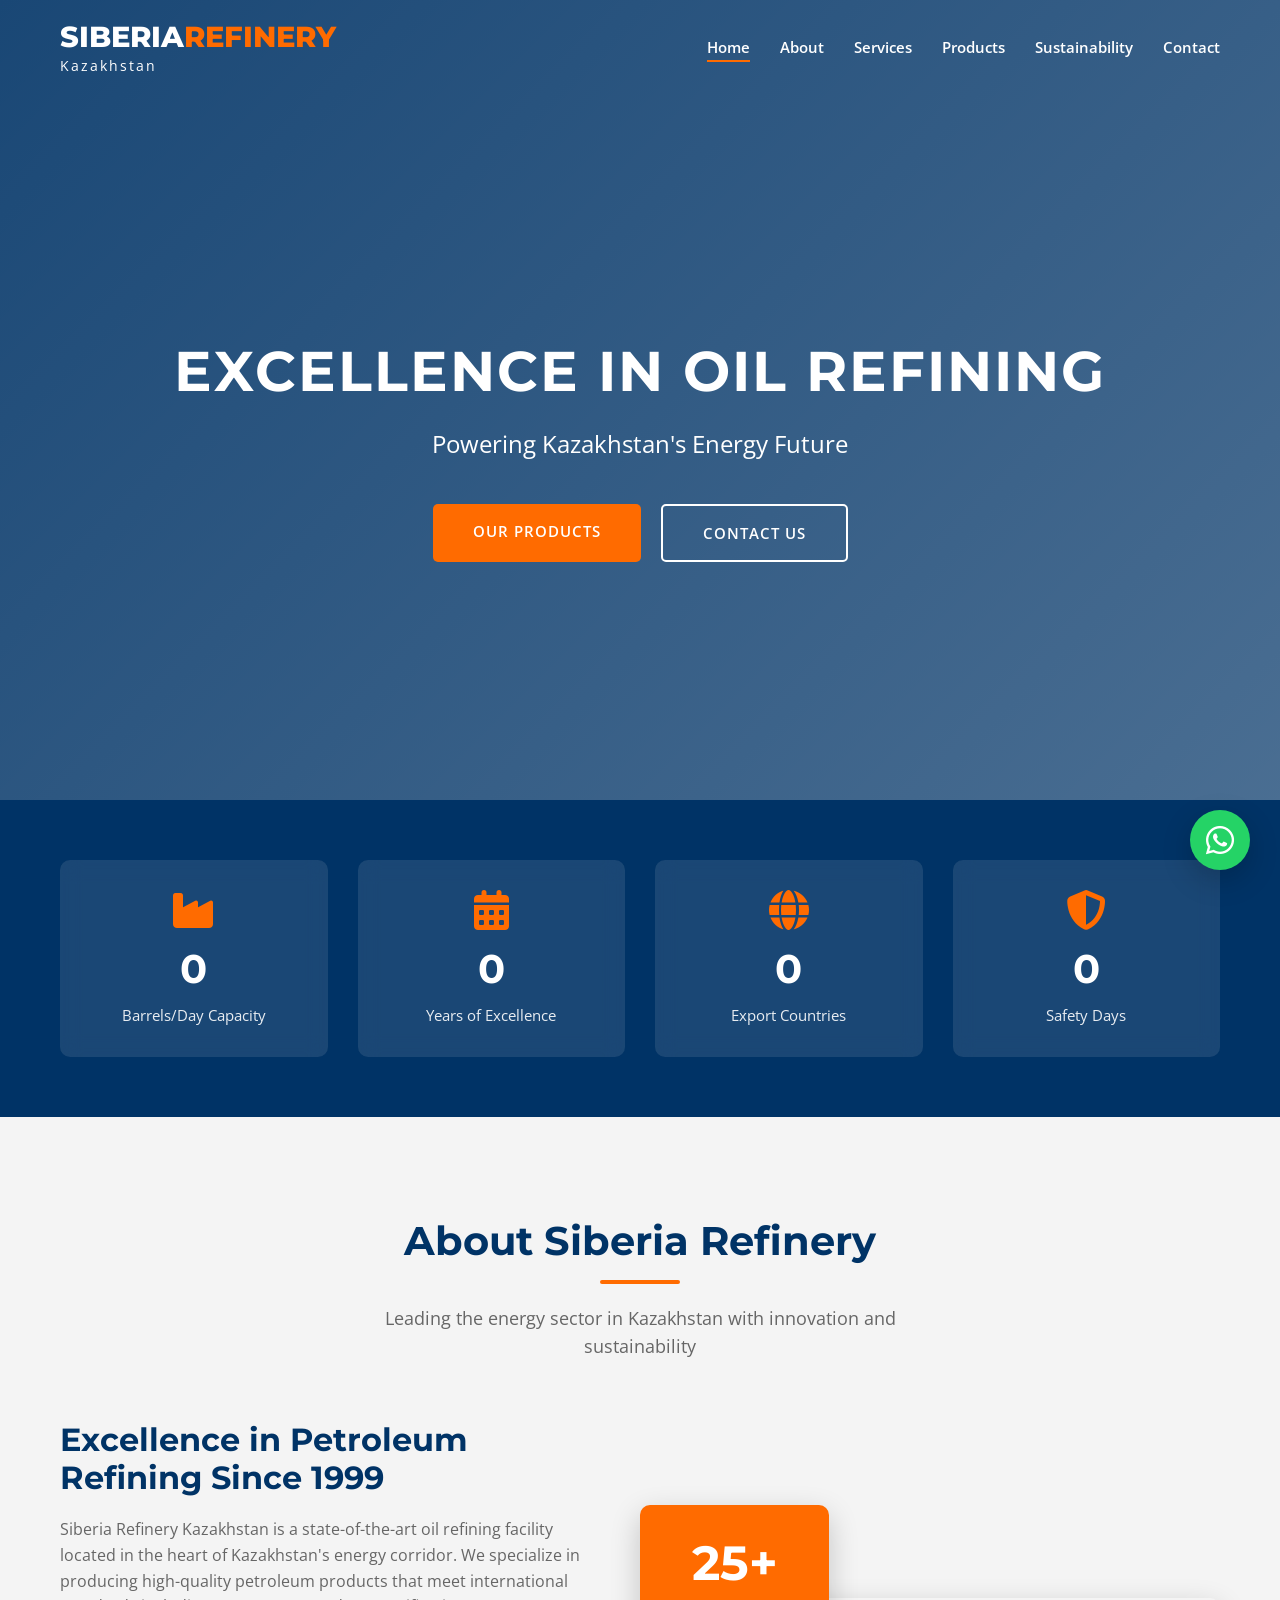
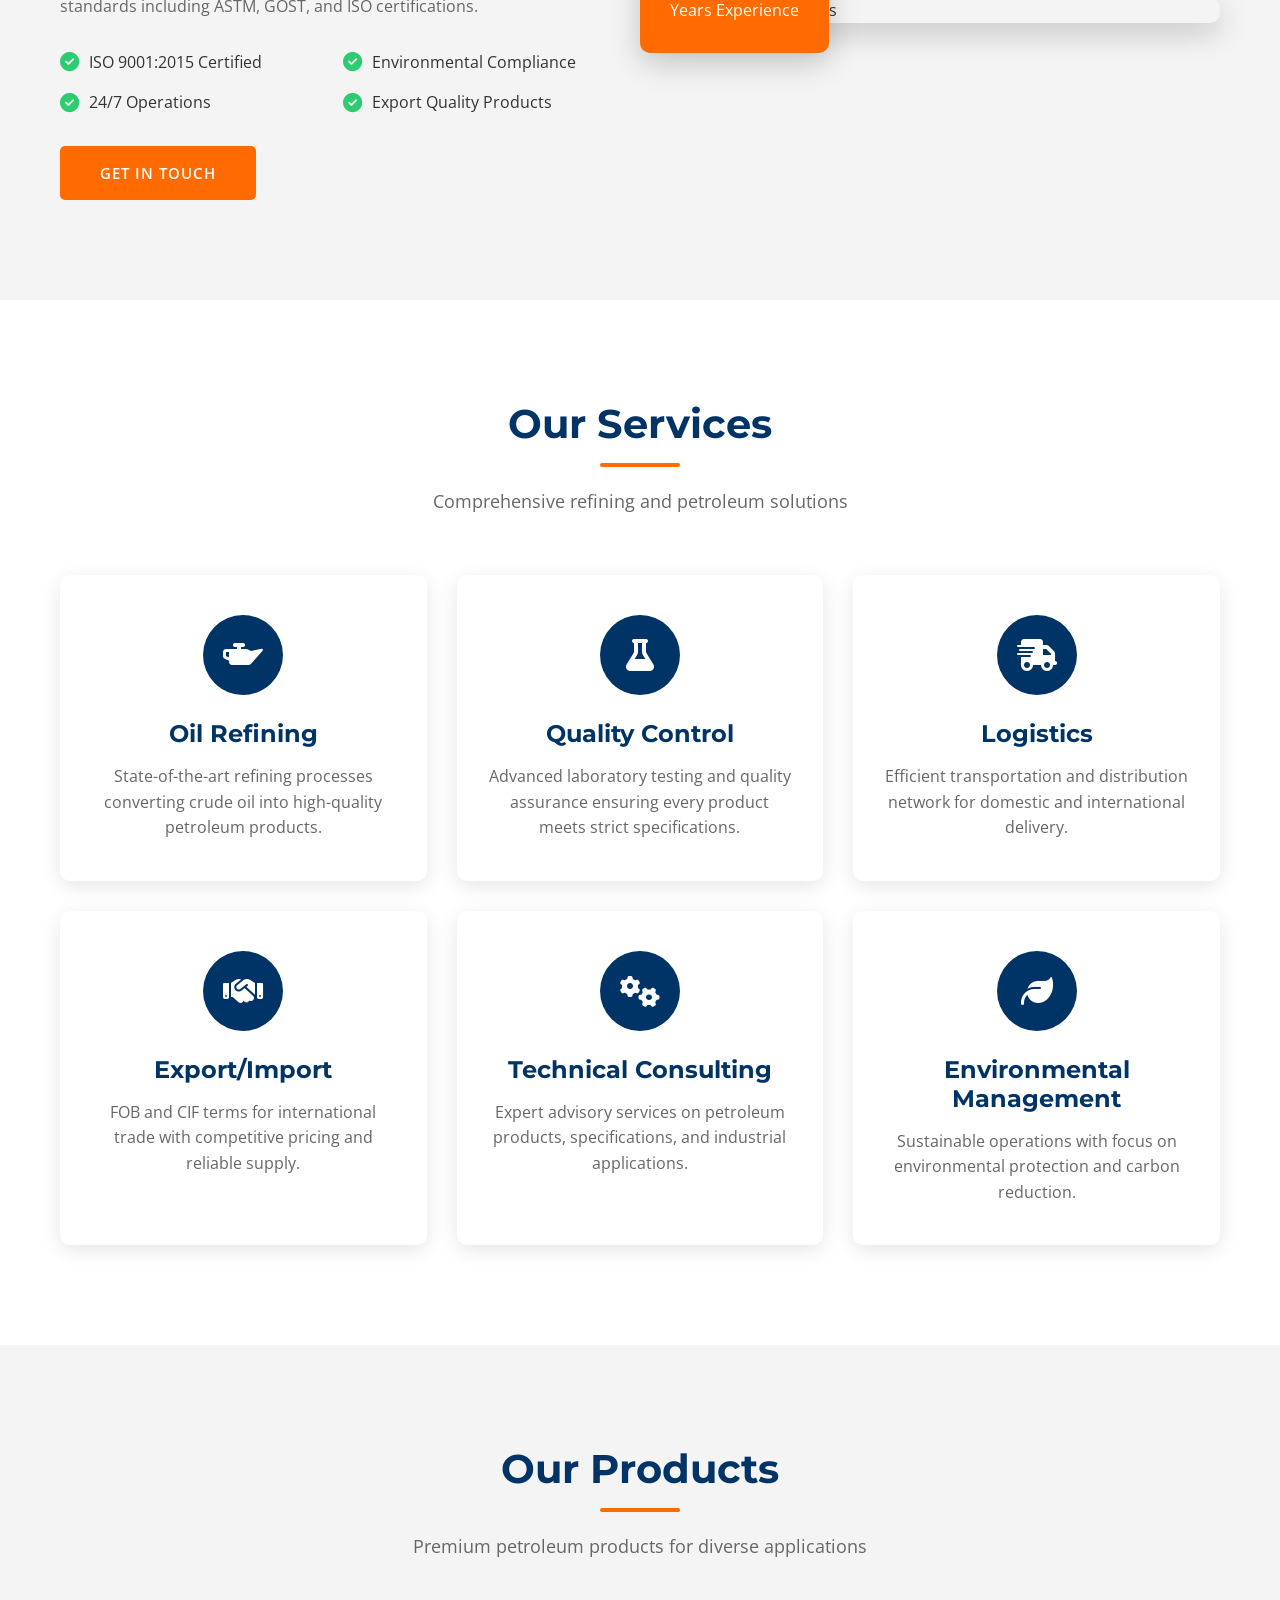
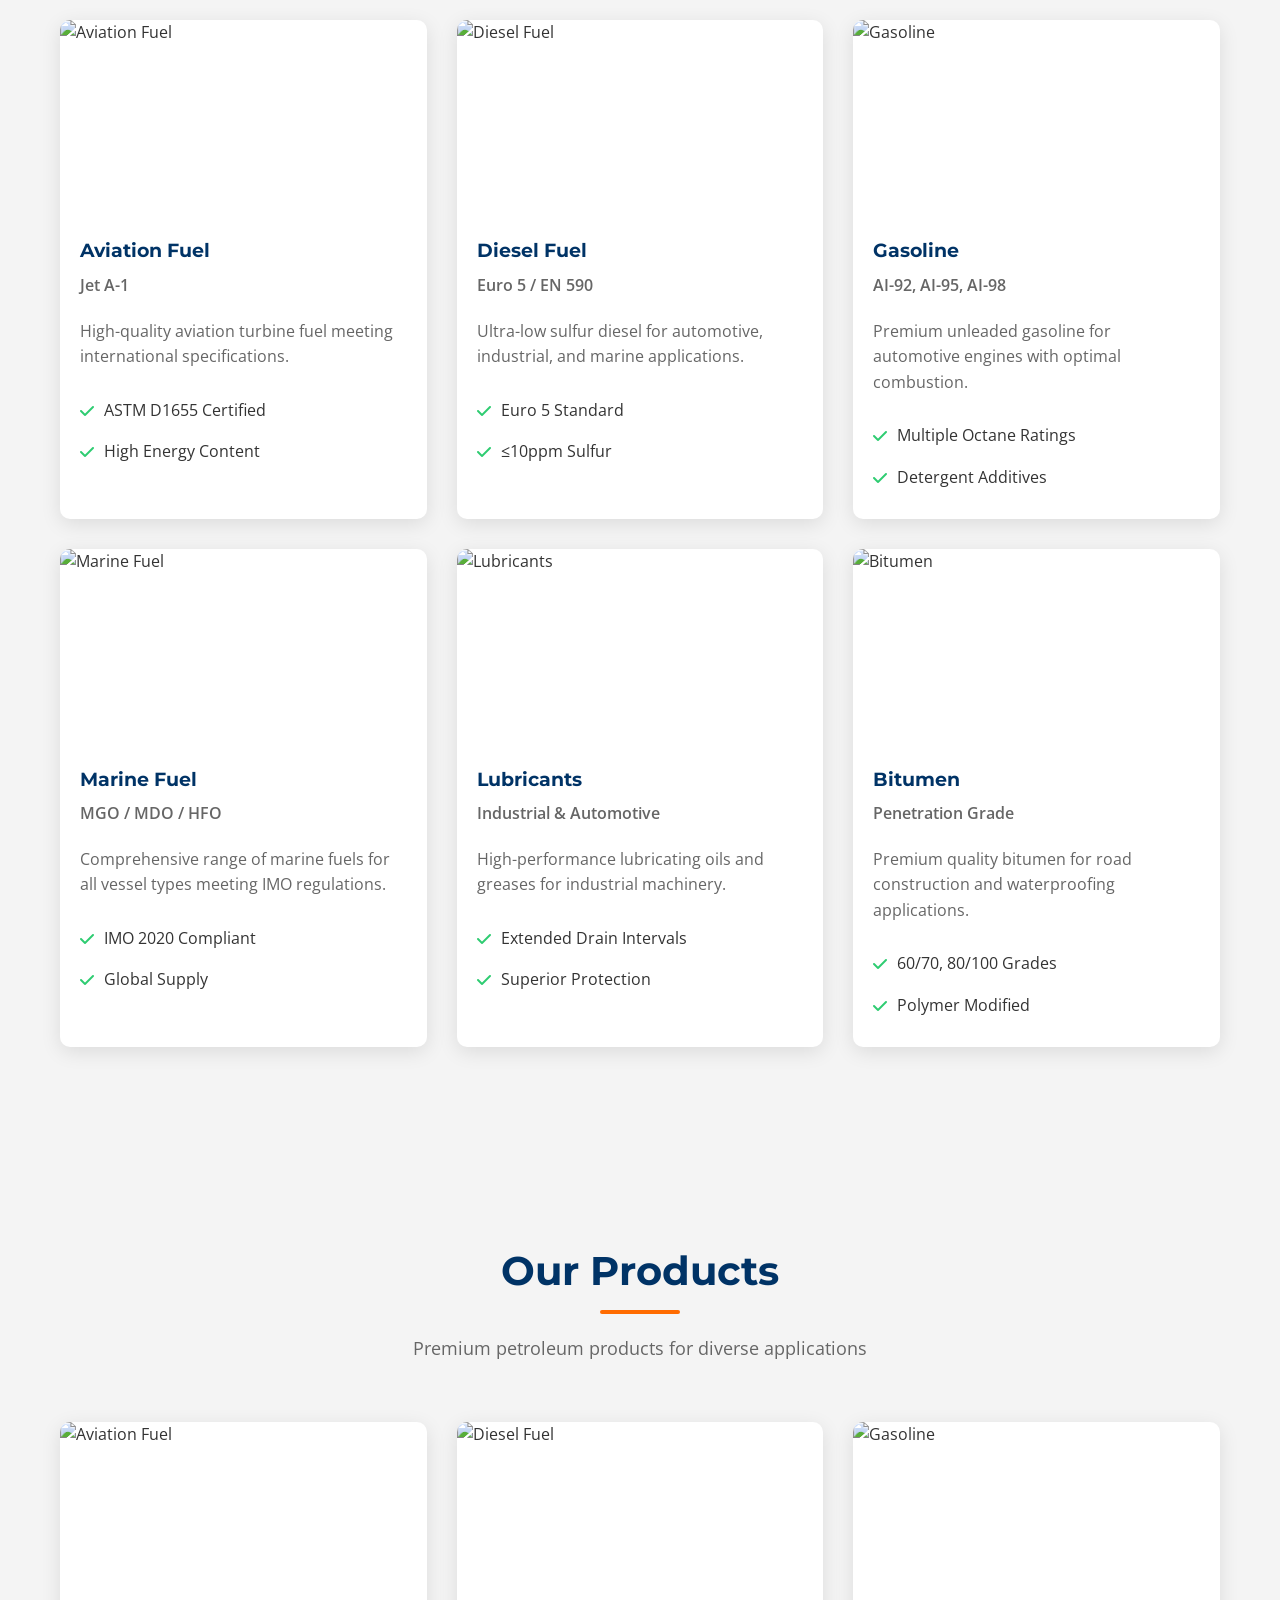
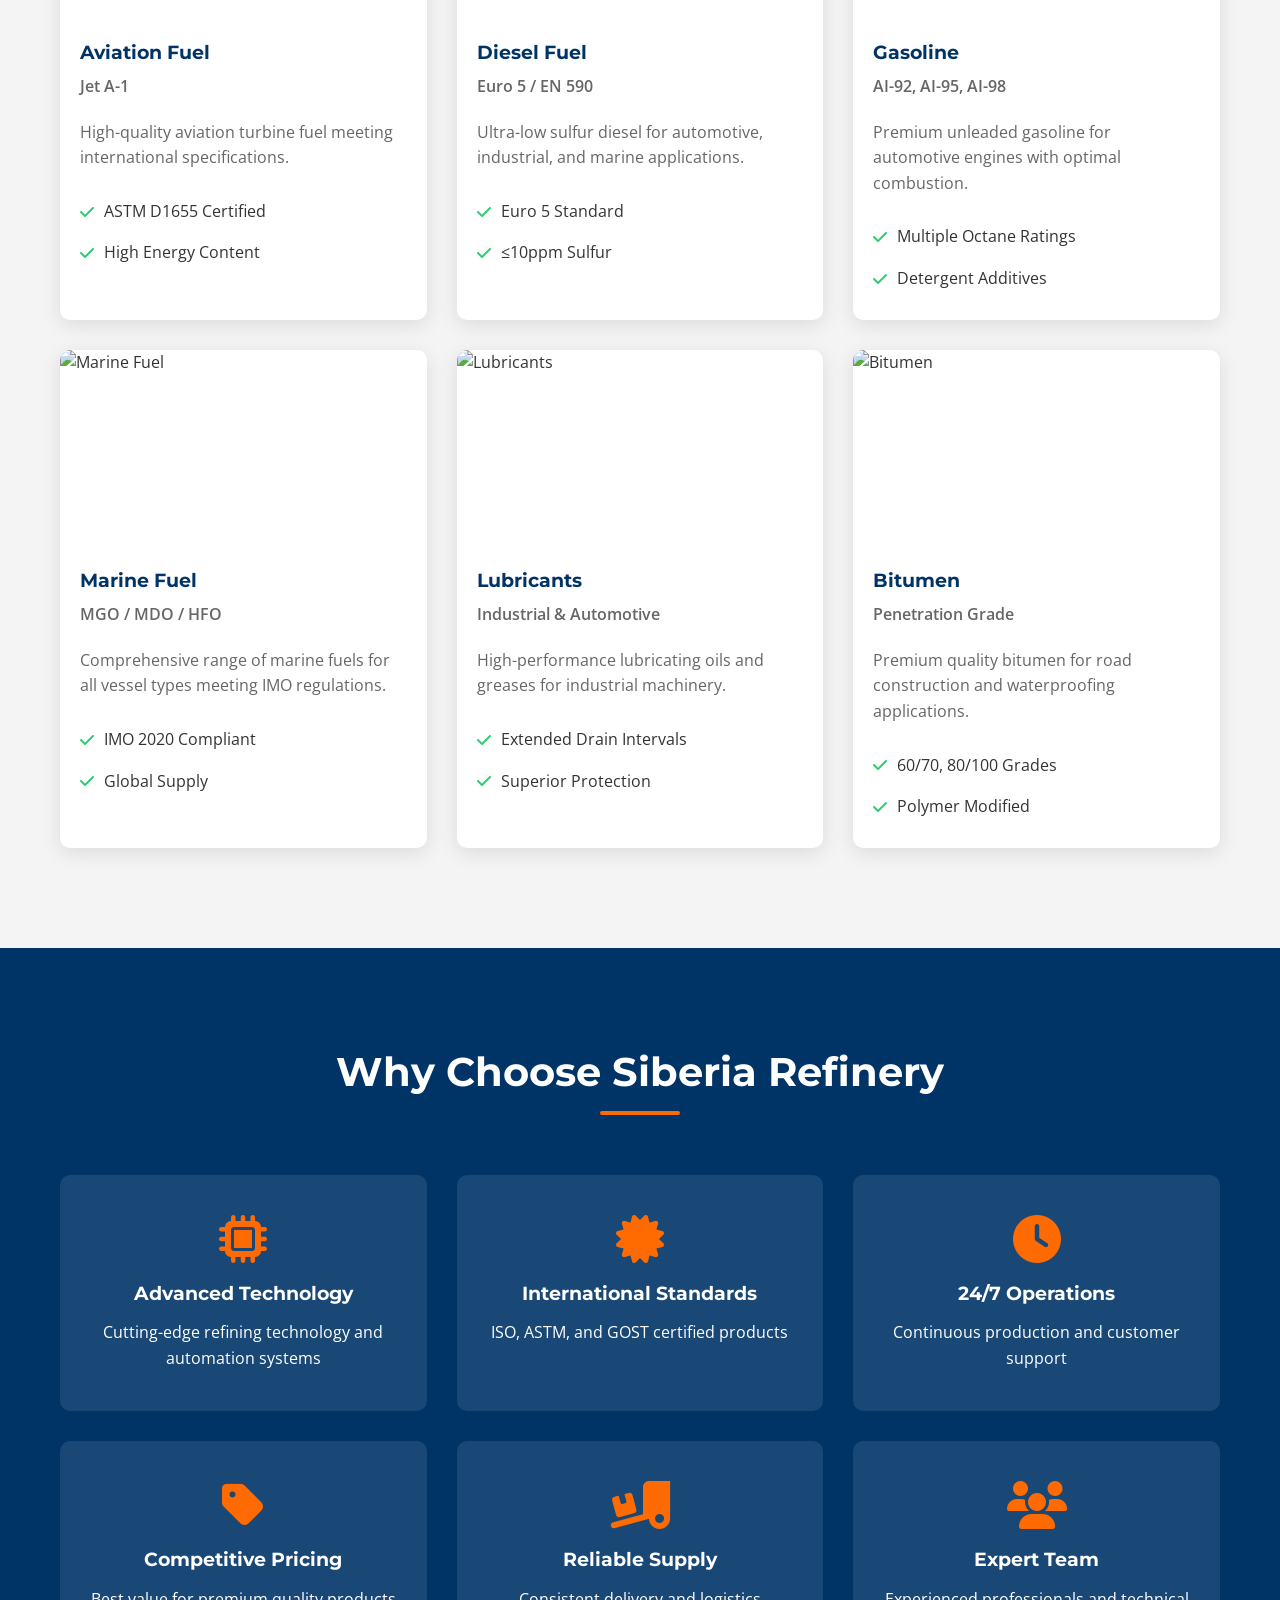
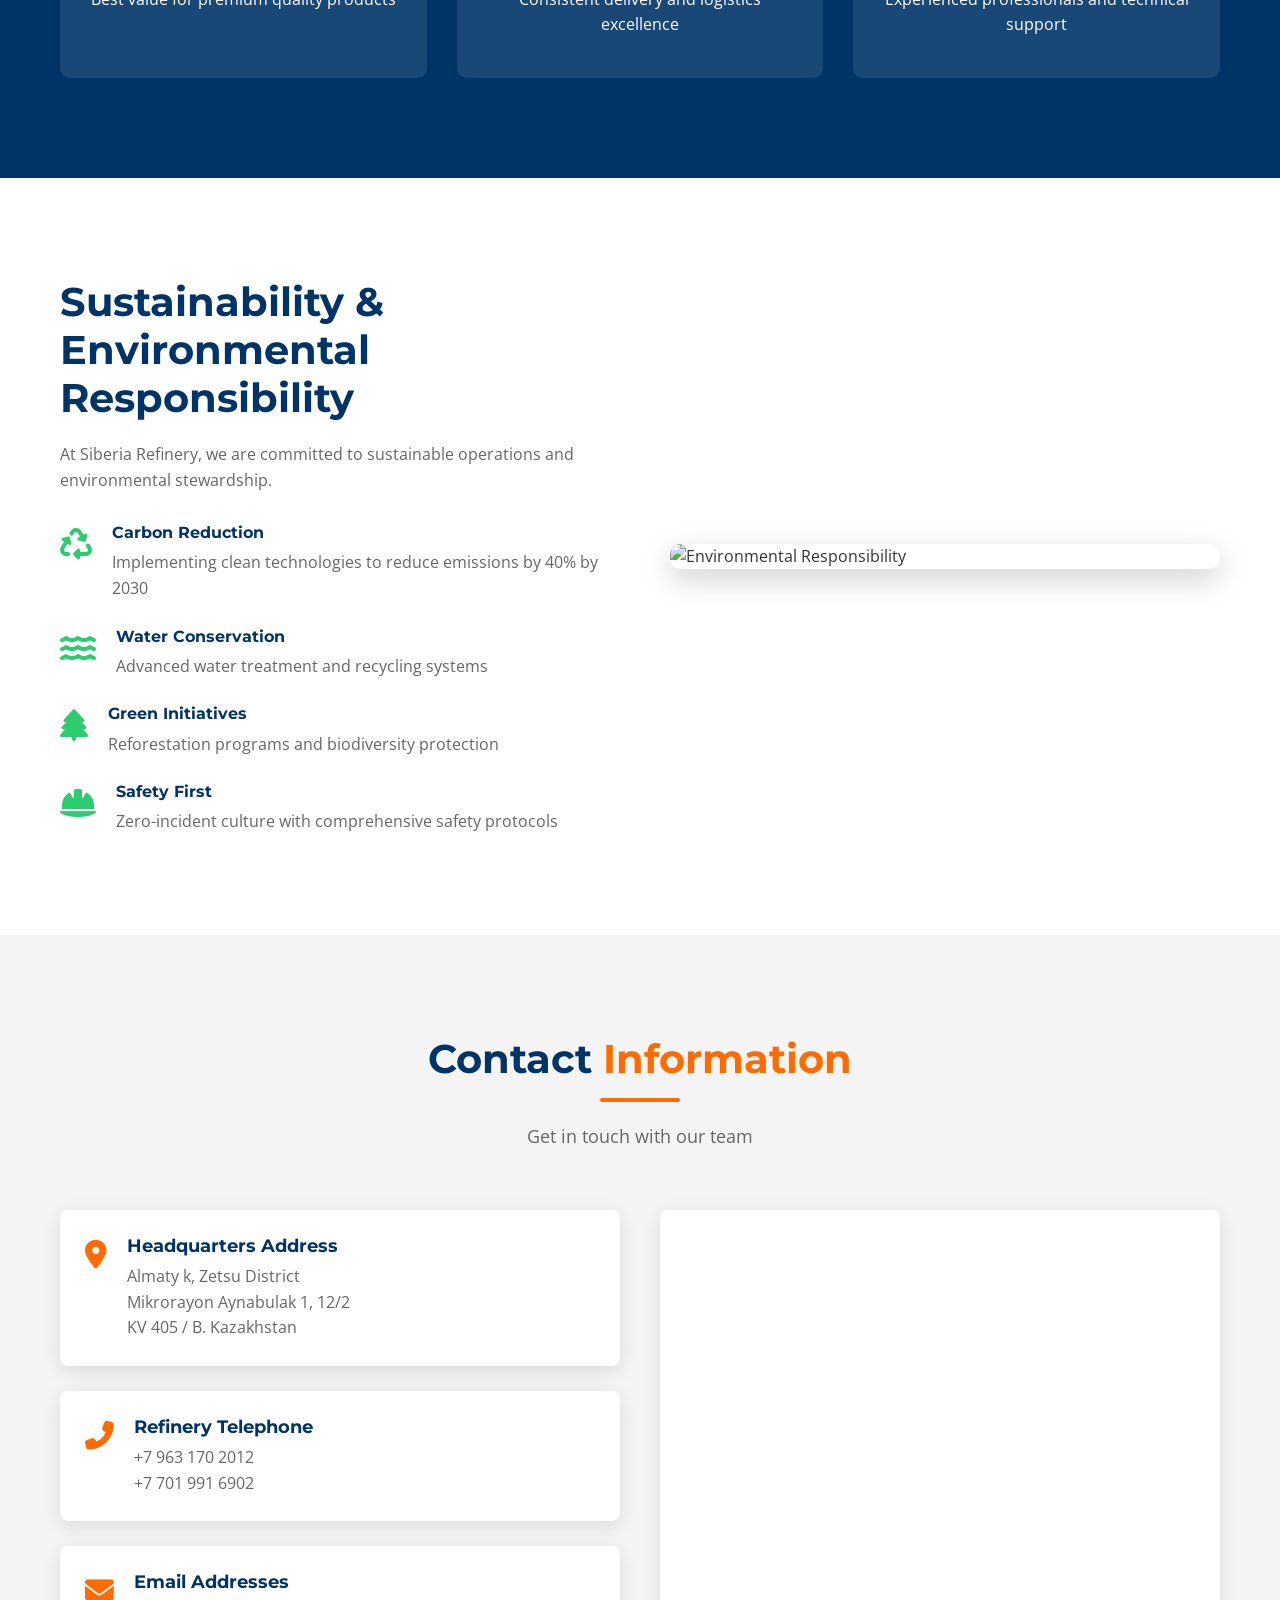
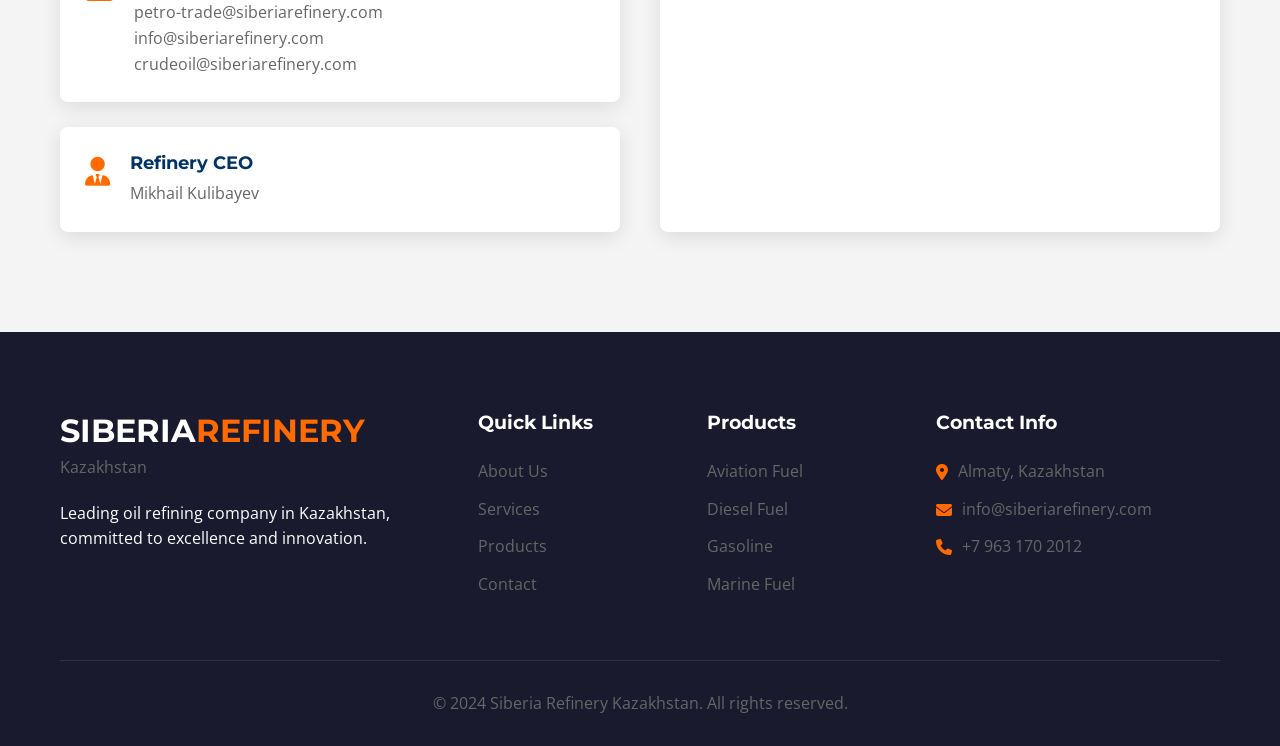
==== commit acb8ef59: "Update index.html" ====
--- a/index.html
+++ b/index.html
@@ -169,6 +169,60 @@
             </div>
         </div>
     </section>
+    <!-- Products Section -->
+    <section id="products" class="products-section">
+        <div class="container">
+            <div class="section-header">
+                <h2>Our Products</h2>
+                <div class="divider"></div>
+                <p>Premium petroleum products for diverse applications</p>
+            </div>
+            <div class="products-grid">
+                <!-- Product 1 -->
+                <div class="product-card">
+                    <div class="product-image"><img src="https://images.unsplash.com/photo-1542259681-d4cd28730023?w=400" alt="Aviation Fuel"></div>
+                    <h3>Aviation Fuel</h3><p class="product-spec">Jet A-1</p>
+                    <p>High-quality aviation turbine fuel meeting international specifications.</p>
+                    <ul class="product-features"><li><i class="fas fa-check"></i> ASTM D1655 Certified</li><li><i class="fas fa-check"></i> High Energy Content</li></ul>
+                </div>
+                <!-- Product 2 -->
+                <div class="product-card">
+                    <div class="product-image"><img src="https://images.unsplash.com/photo-1533473359331-0135ef1b58bf?w=400" alt="Diesel Fuel"></div>
+                    <h3>Diesel Fuel</h3><p class="product-spec">Euro 5 / EN 590</p>
+                    <p>Ultra-low sulfur diesel for automotive, industrial, and marine applications.</p>
+                    <ul class="product-features"><li><i class="fas fa-check"></i> Euro 5 Standard</li><li><i class="fas fa-check"></i> ≤10ppm Sulfur</li></ul>
+                </div>
+                <!-- Product 3 -->
+                <div class="product-card">
+                    <div class="product-image"><img src="https://images.unsplash.com/photo-1527011046414-4781f1f94f8c?w=400" alt="Gasoline"></div>
+                    <h3>Gasoline</h3><p class="product-spec">AI-92, AI-95, AI-98</p>
+                    <p>Premium unleaded gasoline for automotive engines with optimal combustion.</p>
+                    <ul class="product-features"><li><i class="fas fa-check"></i> Multiple Octane Ratings</li><li><i class="fas fa-check"></i> Detergent Additives</li></ul>
+                </div>
+                <!-- Product 4 -->
+                <div class="product-card">
+                    <div class="product-image"><img src="https://images.unsplash.com/photo-1494412504127-4f2bd244156e?w=400" alt="Marine Fuel"></div>
+                    <h3>Marine Fuel</h3><p class="product-spec">MGO / MDO / HFO</p>
+                    <p>Comprehensive range of marine fuels for all vessel types meeting IMO regulations.</p>
+                    <ul class="product-features"><li><i class="fas fa-check"></i> IMO 2020 Compliant</li><li><i class="fas fa-check"></i> Global Supply</li></ul>
+                </div>
+                <!-- Product 5 -->
+                <div class="product-card">
+                    <div class="product-image"><img src="https://images.unsplash.com/photo-1486262716669-ae4b06737609?w=400" alt="Lubricants"></div>
+                    <h3>Lubricants</h3><p class="product-spec">Industrial & Automotive</p>
+                    <p>High-performance lubricating oils and greases for industrial machinery.</p>
+                    <ul class="product-features"><li><i class="fas fa-check"></i> Extended Drain Intervals</li><li><i class="fas fa-check"></i> Superior Protection</li></ul>
+                </div>
+                <!-- Product 6 -->
+                <div class="product-card">
+                    <div class="product-image"><img src="https://images.unsplash.com/photo-1590486803833-1c5dc8ddd4c8?w=400" alt="Bitumen"></div>
+                    <h3>Bitumen</h3><p class="product-spec">Penetration Grade</p>
+                    <p>Premium quality bitumen for road construction and waterproofing applications.</p>
+                    <ul class="product-features"><li><i class="fas fa-check"></i> 60/70, 80/100 Grades</li><li><i class="fas fa-check"></i> Polymer Modified</li></ul>
+                </div>
+            </div>
+        </div>
+                                         </section>
 
     <!-- Why Choose Us -->
     <section class="why-us-section">
@@ -273,4 +327,4 @@
 
     <script src="main.js"></script>
 </body>
-                        </html>
+    </html>
--- a/style.css
+++ b/style.css
@@ -1,4 +1,4 @@
-/* ===== CSS VARIABLES ===== */
+/* ===== VARIABLES ===== */
 :root {
     --primary-color: #003366;
     --secondary-color: #FF6B00;
@@ -14,1170 +14,186 @@
     --shadow-dark: 0 10px 30px rgba(0,0,0,0.2);
 }
 
-/* ===== RESET & BASE STYLES ===== */
-* {
-    margin: 0;
-    padding: 0;
-    box-sizing: border-box;
-}
-
-html {
-    scroll-behavior: smooth;
-}
-
-body {
-    font-family: 'Open Sans', sans-serif;
-    color: var(--text-color);
-    line-height: 1.6;
-    overflow-x: hidden;
-}
-
-h1, h2, h3, h4, h5, h6 {
-    font-family: 'Montserrat', sans-serif;
-    font-weight: 700;
-    line-height: 1.2;
-}
-
-a {
-    text-decoration: none;
-    color: inherit;
-    transition: var(--transition);
-}
-
-img {
-    max-width: 100%;
-    height: auto;
-    display: block;}
-
-.container {
-    max-width: 1200px;
-    margin: 0 auto;
-    padding: 0 20px;
-}
+/* ===== RESET & BASE ===== */
+* { margin: 0; padding: 0; box-sizing: border-box; }
+html { scroll-behavior: smooth; }
+body { font-family: 'Open Sans', sans-serif; color: var(--text-color); line-height: 1.6; overflow-x: hidden; }
+h1, h2, h3, h4, h5, h6 { font-family: 'Montserrat', sans-serif; font-weight: 700; line-height: 1.2; }
+a { text-decoration: none; color: inherit; transition: var(--transition); }
+img { max-width: 100%; height: auto; display: block; }
+.container { max-width: 1200px; margin: 0 auto; padding: 0 20px; }
 
 /* ===== NAVIGATION ===== */
-.navbar {
-    position: fixed;
-    top: 0;
-    left: 0;
-    width: 100%;
-    background: transparent;
-    z-index: 1000;
-    transition: var(--transition);
-    padding: 20px 0;
-}
-
-.navbar.scrolled {
-    background: var(--white);
-    box-shadow: var(--shadow);
-    padding: 15px 0;
-}
-
-.nav-wrapper {
-    display: flex;
-    justify-content: space-between;
-    align-items: center;
-}
-
-.logo h2 {
-    color: var(--white);
-    font-size: 1.8rem;
-    font-weight: 800;
-}
-
-.logo h2 span {
-    color: var(--secondary-color);
-}
-
-.logo .tagline {
-    color: var(--white);
-    font-size: 0.85rem;
-    letter-spacing: 2px;
-}
-
-.navbar.scrolled .logo h2,
-.navbar.scrolled .logo .tagline {    color: var(--primary-color);
-}
-
-.nav-menu {
-    display: flex;
-    list-style: none;
-    align-items: center;
-    gap: 30px;
-}
-
-.nav-link {
-    color: var(--white);
-    font-weight: 600;
-    font-size: 0.95rem;
-    position: relative;
-    padding: 5px 0;
-}
-
-.navbar.scrolled .nav-link {
-    color: var(--primary-color);
-}
-
-.nav-link::after {
-    content: '';
-    position: absolute;
-    bottom: 0;
-    left: 0;
-    width: 0;
-    height: 2px;
-    background: var(--secondary-color);
-    transition: var(--transition);
-}
-
-.nav-link:hover::after,
-.nav-link.active::after {
-    width: 100%;
-}
-
-.lang-switcher {
-    display: flex;
-    gap: 5px;
-}
-
-.lang-btn {
-    background: transparent;
-    border: 2px solid var(--white);
-    color: var(--white);
-    padding: 5px 12px;
-    border-radius: 4px;
-    cursor: pointer;    font-weight: 600;
-    transition: var(--transition);
-}
-
-.navbar.scrolled .lang-btn {
-    border-color: var(--primary-color);
-    color: var(--primary-color);
-}
-
-.lang-btn:hover,
-.lang-btn.active {
-    background: var(--secondary-color);
-    border-color: var(--secondary-color);
-    color: var(--white);
-}
-
-.hamburger {
-    display: none;
-    flex-direction: column;
-    cursor: pointer;
-    gap: 5px;
-}
-
-.bar {
-    width: 25px;
-    height: 3px;
-    background: var(--white);
-    transition: var(--transition);
-    border-radius: 3px;
-}
-
-.navbar.scrolled .bar {
-    background: var(--primary-color);
-}
+.navbar { position: fixed; top: 0; left: 0; width: 100%; background: transparent; z-index: 1000; transition: var(--transition); padding: 20px 0; }
+.navbar.scrolled { background: var(--white); box-shadow: var(--shadow); padding: 15px 0; }
+.nav-wrapper { display: flex; justify-content: space-between; align-items: center; }
+.logo h2 { color: var(--white); font-size: 1.8rem; font-weight: 800; }
+.logo h2 span { color: var(--secondary-color); }
+.logo .tagline { color: var(--white); font-size: 0.85rem; letter-spacing: 2px; }
+.navbar.scrolled .logo h2, .navbar.scrolled .logo .tagline { color: var(--primary-color); }
+.nav-menu { display: flex; list-style: none; align-items: center; gap: 30px; }
+.nav-link { color: var(--white); font-weight: 600; font-size: 0.95rem; position: relative; padding: 5px 0; }
+.navbar.scrolled .nav-link { color: var(--primary-color); }
+.nav-link::after { content: ''; position: absolute; bottom: 0; left: 0; width: 0; height: 2px; background: var(--secondary-color); transition: var(--transition); }
+.nav-link:hover::after, .nav-link.active::after { width: 100%; }
+.hamburger { display: none; flex-direction: column; cursor: pointer; gap: 5px; }
+.bar { width: 25px; height: 3px; background: var(--white); transition: var(--transition); border-radius: 3px; }
+.navbar.scrolled .bar { background: var(--primary-color); }
 
 /* ===== HERO SECTION ===== */
-.hero {
-    position: relative;
-    height: 100vh;
-    overflow: hidden;
-}
-
-.hero-slider {
-    height: 100%;
-}
-
-.slide {
-    position: absolute;
-    top: 0;
-    left: 0;    width: 100%;
-    height: 100%;
-    background-size: cover;
-    background-position: center;
-    opacity: 0;
-    transition: opacity 1s ease-in-out;
-}
-
-.slide.active {
-    opacity: 1;
-}
-
-.overlay {
-    position: absolute;
-    top: 0;
-    left: 0;
-    width: 100%;
-    height: 100%;
-    background: linear-gradient(135deg, rgba(0,51,102,0.9) 0%, rgba(0,51,102,0.7) 100%);
-}
-
-.hero-content {
-    position: relative;
-    z-index: 2;
-    height: 100%;
-    display: flex;
-    flex-direction: column;
-    justify-content: center;
-    align-items: center;
-    text-align: center;
-    color: var(--white);
-    padding: 0 20px;
-}
-
-.hero-content h1 {
-    font-size: 3.5rem;
-    margin-bottom: 20px;
-    text-transform: uppercase;
-    letter-spacing: 2px;
-}
-
-.hero-content p {
-    font-size: 1.5rem;
-    margin-bottom: 40px;
-    max-width: 700px;
-}
-
-.hero-buttons {
-    display: flex;
-    gap: 20px;}
-
-.btn {
-    display: inline-block;
-    padding: 15px 40px;
-    border-radius: 5px;
-    font-weight: 600;
-    text-transform: uppercase;
-    letter-spacing: 1px;
-    transition: var(--transition);
-    cursor: pointer;
-    border: none;
-    font-size: 0.95rem;
-}
-
-.btn-primary {
-    background: var(--secondary-color);
-    color: var(--white);
-}
-
-.btn-primary:hover {
-    background: #e65c00;
-    transform: translateY(-3px);
-    box-shadow: var(--shadow-dark);
-}
-
-.btn-secondary {
-    background: transparent;
-    color: var(--white);
-    border: 2px solid var(--white);
-}
-
-.btn-secondary:hover {
-    background: var(--white);
-    color: var(--primary-color);
-}
-
-.slider-controls {
-    position: absolute;
-    bottom: 40px;
-    left: 50%;
-    transform: translateX(-50%);
-    z-index: 10;
-    display: flex;
-    gap: 15px;
-}
-
-.slider-btn {
-    background: rgba(255,255,255,0.2);
-    border: none;    color: var(--white);
-    width: 50px;
-    height: 50px;
-    border-radius: 50%;
-    cursor: pointer;
-    transition: var(--transition);
-    font-size: 1.2rem;
-}
-
-.slider-btn:hover {
-    background: var(--secondary-color);
-}
+.hero { position: relative; height: 100vh; overflow: hidden; }
+.hero-slider { height: 100%; }
+.slide { position: absolute; top: 0; left: 0; width: 100%; height: 100%; background-size: cover; background-position: center; opacity: 0; transition: opacity 1s ease-in-out; }
+.slide.active { opacity: 1; }
+.overlay { position: absolute; top: 0; left: 0; width: 100%; height: 100%; background: linear-gradient(135deg, rgba(0,51,102,0.9) 0%, rgba(0,51,102,0.7) 100%); }
+.hero-content { position: relative; z-index: 2; height: 100%; display: flex; flex-direction: column; justify-content: center; align-items: center; text-align: center; color: var(--white); padding: 0 20px; }
+.hero-content h1 { font-size: 3.5rem; margin-bottom: 20px; text-transform: uppercase; letter-spacing: 2px; }
+.hero-content p { font-size: 1.5rem; margin-bottom: 40px; max-width: 700px; }
+.hero-buttons { display: flex; gap: 20px; }
+.btn { display: inline-block; padding: 15px 40px; border-radius: 5px; font-weight: 600; text-transform: uppercase; letter-spacing: 1px; transition: var(--transition); cursor: pointer; border: none; font-size: 0.95rem; }
+.btn-primary { background: var(--secondary-color); color: var(--white); }
+.btn-primary:hover { background: #e65c00; transform: translateY(-3px); box-shadow: var(--shadow-dark); }
+.btn-secondary { background: transparent; color: var(--white); border: 2px solid var(--white); }
+.btn-secondary:hover { background: var(--white); color: var(--primary-color); }
+.slider-controls { position: absolute; bottom: 40px; left: 50%; transform: translateX(-50%); z-index: 10; display: flex; gap: 15px; }
+.slider-btn { background: rgba(255,255,255,0.2); border: none; color: var(--white); width: 50px; height: 50px; border-radius: 50%; cursor: pointer; transition: var(--transition); font-size: 1.2rem; }
+.slider-btn:hover { background: var(--secondary-color); }
 
 /* ===== STATS SECTION ===== */
-.stats-section {
-    background: var(--primary-color);
-    padding: 60px 0;
-    margin-top: -100px;
-    position: relative;
-    z-index: 100;
-}
-
-.stats-grid {
-    display: grid;
-    grid-template-columns: repeat(4, 1fr);
-    gap: 30px;
-}
-
-.stat-card {
-    text-align: center;
-    color: var(--white);
-    padding: 30px;
-    background: rgba(255,255,255,0.1);
-    border-radius: 10px;
-    backdrop-filter: blur(10px);
-}
-
-.stat-card i {
-    font-size: 2.5rem;
-    margin-bottom: 15px;
-    color: var(--secondary-color);
-}
-
-.stat-card h3 {
-    font-size: 2.5rem;
-    margin-bottom: 10px;
-}
-
-.stat-card p {
-    font-size: 0.95rem;    opacity: 0.9;
-}
+.stats-section { background: var(--primary-color); padding: 60px 0; margin-top: -100px; position: relative; z-index: 100; }
+.stats-grid { display: grid; grid-template-columns: repeat(4, 1fr); gap: 30px; }
+.stat-card { text-align: center; color: var(--white); padding: 30px; background: rgba(255,255,255,0.1); border-radius: 10px; backdrop-filter: blur(10px); }
+.stat-card i { font-size: 2.5rem; margin-bottom: 15px; color: var(--secondary-color); }
+.stat-card h3 { font-size: 2.5rem; margin-bottom: 10px; }
+.stat-card p { font-size: 0.95rem; opacity: 0.9; }
 
 /* ===== SECTION HEADER ===== */
-.section-header {
-    text-align: center;
-    margin-bottom: 60px;
-}
-
-.section-header h2 {
-    font-size: 2.5rem;
-    color: var(--primary-color);
-    margin-bottom: 15px;
-}
-
-.divider {
-    width: 80px;
-    height: 4px;
-    background: var(--secondary-color);
-    margin: 0 auto 20px;
-    border-radius: 2px;
-}
-
-.section-header p {
-    color: var(--gray);
-    font-size: 1.1rem;
-    max-width: 600px;
-    margin: 0 auto;
-}
+.section-header { text-align: center; margin-bottom: 60px; }
+.section-header h2 { font-size: 2.5rem; color: var(--primary-color); margin-bottom: 15px; }
+.divider { width: 80px; height: 4px; background: var(--secondary-color); margin: 0 auto 20px; border-radius: 2px; }
+.section-header p { color: var(--gray); font-size: 1.1rem; max-width: 600px; margin: 0 auto; }
 
 /* ===== ABOUT SECTION ===== */
-.about-section {
-    padding: 100px 0;
-    background: var(--light-color);
-}
-
-.about-content {
-    display: grid;
-    grid-template-columns: 1fr 1fr;
-    gap: 60px;
-    align-items: center;
-}
-
-.about-text h3 {
-    font-size: 2rem;
-    color: var(--primary-color);
-    margin-bottom: 20px;
-}
-
-.about-text p {    margin-bottom: 20px;
-    color: var(--gray);
-}
-
-.about-features {
-    display: grid;
-    grid-template-columns: 1fr 1fr;
-    gap: 15px;
-    margin: 30px 0;
-}
-
-.feature {
-    display: flex;
-    align-items: center;
-    gap: 10px;
-}
-
-.feature i {
-    color: var(--accent-color);
-    font-size: 1.2rem;
-}
-
-.about-image {
-    position: relative;
-}
-
-.about-image img {
-    border-radius: 10px;
-    box-shadow: var(--shadow-dark);
-}
-
-.experience-badge {
-    position: absolute;
-    bottom: -30px;
-    left: -30px;
-    background: var(--secondary-color);
-    color: var(--white);
-    padding: 30px;
-    border-radius: 10px;
-    text-align: center;
-    box-shadow: var(--shadow-dark);
-}
-
-.experience-badge h4 {
-    font-size: 3rem;
-    margin-bottom: 5px;
-}
+.about-section { padding: 100px 0; background: var(--light-color); }
+.about-content { display: grid; grid-template-columns: 1fr 1fr; gap: 60px; align-items: center; }
+.about-text h3 { font-size: 2rem; color: var(--primary-color); margin-bottom: 20px; }
+.about-text p { margin-bottom: 20px; color: var(--gray); }
+.about-features { display: grid; grid-template-columns: 1fr 1fr; gap: 15px; margin: 30px 0; }
+.feature { display: flex; align-items: center; gap: 10px; }
+.feature i { color: var(--accent-color); font-size: 1.2rem; }
+.about-image { position: relative; }
+.about-image img { border-radius: 10px; box-shadow: var(--shadow-dark); }
+.experience-badge { position: absolute; bottom: -30px; left: -30px; background: var(--secondary-color); color: var(--white); padding: 30px; border-radius: 10px; text-align: center; box-shadow: var(--shadow-dark); }
+.experience-badge h4 { font-size: 3rem; margin-bottom: 5px; }
 
 /* ===== SERVICES SECTION ===== */
-.services-section {    padding: 100px 0;
-}
+.services-section { padding: 100px 0; }
+.services-grid { display: grid; grid-template-columns: repeat(3, 1fr); gap: 30px; }
+.service-card { background: var(--white); padding: 40px 30px; border-radius: 10px; text-align: center; box-shadow: var(--shadow); transition: var(--transition); }
+.service-card:hover { transform: translateY(-10px); box-shadow: var(--shadow-dark); }
+.service-icon { width: 80px; height: 80px; background: var(--primary-color); border-radius: 50%; display: flex; align-items: center; justify-content: center; margin: 0 auto 25px; }
+.service-icon i { font-size: 2rem; color: var(--white); }
+.service-card h3 { font-size: 1.5rem; color: var(--primary-color); margin-bottom: 15px; }
+.service-card p { color: var(--gray); }
 
-.services-grid {
-    display: grid;
-    grid-template-columns: repeat(3, 1fr);
-    gap: 30px;
-}
-
-.service-card {
-    background: var(--white);
-    padding: 40px 30px;
-    border-radius: 10px;
-    text-align: center;
-    box-shadow: var(--shadow);
-    transition: var(--transition);
-}
-
-.service-card:hover {
-    transform: translateY(-10px);
-    box-shadow: var(--shadow-dark);
-}
-
-.service-icon {
-    width: 80px;
-    height: 80px;
-    background: var(--primary-color);
-    border-radius: 50%;
-    display: flex;
-    align-items: center;
-    justify-content: center;
-    margin: 0 auto 25px;
-}
-
-.service-icon i {
-    font-size: 2rem;
-    color: var(--white);
-}
-
-.service-card h3 {
-    font-size: 1.5rem;
-    color: var(--primary-color);
-    margin-bottom: 15px;
-}
-
-.service-card p {
-    color: var(--gray);
-}
-
-/* ===== PRODUCTS SECTION ===== */.products-section {
-    padding: 100px 0;
-    background: var(--light-color);
-}
-
-.products-grid {
-    display: grid;
-    grid-template-columns: repeat(3, 1fr);
-    gap: 30px;
-}
-
-.product-card {
-    background: var(--white);
-    border-radius: 10px;
-    overflow: hidden;
-    box-shadow: var(--shadow);
-    transition: var(--transition);
-}
-
-.product-card:hover {
-    transform: translateY(-10px);
-    box-shadow: var(--shadow-dark);
-}
-
-.product-image {
-    background: linear-gradient(135deg, var(--primary-color), var(--secondary-color));
-    height: 150px;
-    display: flex;
-    align-items: center;
-    justify-content: center;
-}
-
-.product-image i {
-    font-size: 4rem;
-    color: var(--white);
-}
-
-.product-card h3 {
-    padding: 20px 20px 10px;
-    color: var(--primary-color);
-}
-
-.product-spec {
-    padding: 0 20px;
-    color: var(--secondary-color);
-    font-weight: 600;
-    margin-bottom: 15px;
-}
-
-.product-card > p {    padding: 0 20px;
-    color: var(--gray);
-    margin-bottom: 20px;
-}
-
-.product-features {
-    padding: 0 20px 20px;
-    list-style: none;
-}
-
-.product-features li {
-    padding: 8px 0;
-    color: var(--text-color);
-    display: flex;
-    align-items: center;
-    gap: 10px;
-}
-
-.product-features i {
-    color: var(--accent-color);
-}
+/* ===== PRODUCTS SECTION ===== */
+.products-section { padding: 100px 0; background: var(--light-color); }
+.products-grid { display: grid; grid-template-columns: repeat(3, 1fr); gap: 30px; }
+.product-card { background: var(--white); border-radius: 10px; overflow: hidden; box-shadow: var(--shadow); transition: var(--transition); }
+.product-card:hover { transform: translateY(-10px); box-shadow: var(--shadow-dark); }
+.product-image { height: 200px; overflow: hidden; }
+.product-image img { width: 100%; height: 100%; object-fit: cover; transition: transform 0.3s ease; }
+.product-card:hover .product-image img { transform: scale(1.1); }
+.product-card h3 { padding: 20px 20px 10px; color: var(--primary-color); }
+.product-spec { padding: 0 20px; color: var(--secondary-color); font-weight: 600; margin-bottom: 15px; }
+.product-card > p { padding: 0 20px; color: var(--gray); margin-bottom: 20px; }
+.product-features { padding: 0 20px 20px; list-style: none; }
+.product-features li { padding: 8px 0; color: var(--text-color); display: flex; align-items: center; gap: 10px; }
+.product-features i { color: var(--accent-color); }
 
 /* ===== WHY CHOOSE US ===== */
-.why-us-section {
-    padding: 100px 0;
-    background: var(--primary-color);
-}
-
-.why-us-section .section-header h2 {
-    color: var(--white);
-}
-
-.why-us-grid {
-    display: grid;
-    grid-template-columns: repeat(3, 1fr);
-    gap: 30px;
-}
-
-.why-card {
-    text-align: center;
-    padding: 40px 30px;
-    background: rgba(255,255,255,0.1);
-    border-radius: 10px;
-    color: var(--white);
-    transition: var(--transition);
-}
-
-.why-card:hover {
-    background: rgba(255,255,255,0.2);
-    transform: translateY(-5px);}
-
-.why-card i {
-    font-size: 3rem;
-    color: var(--secondary-color);
-    margin-bottom: 20px;
-}
-
-.why-card h3 {
-    margin-bottom: 15px;
-}
+.why-us-section { padding: 100px 0; background: var(--primary-color); }
+.why-us-section .section-header h2 { color: var(--white); }
+.why-us-grid { display: grid; grid-template-columns: repeat(3, 1fr); gap: 30px; }
+.why-card { text-align: center; padding: 40px 30px; background: rgba(255,255,255,0.1); border-radius: 10px; color: var(--white); transition: var(--transition); }
+.why-card:hover { background: rgba(255,255,255,0.2); transform: translateY(-5px); }
+.why-card i { font-size: 3rem; color: var(--secondary-color); margin-bottom: 20px; }
+.why-card h3 { margin-bottom: 15px; }
 
 /* ===== SUSTAINABILITY SECTION ===== */
-.sustainability-section {
-    padding: 100px 0;
-}
+.sustainability-section { padding: 100px 0; }
+.sustainability-content { display: grid; grid-template-columns: 1fr 1fr; gap: 60px; align-items: center; }
+.sustainability-text h2 { font-size: 2.5rem; color: var(--primary-color); margin-bottom: 20px; }
+.sustainability-text > p { color: var(--gray); margin-bottom: 30px; }
+.sustainability-points { display: flex; flex-direction: column; gap: 25px; }
+.point { display: flex; gap: 20px; align-items: flex-start; }
+.point i { font-size: 2rem; color: var(--accent-color); margin-top: 5px; }
+.point h4 { color: var(--primary-color); margin-bottom: 8px; }
+.point p { color: var(--gray); }
+.sustainability-image img { border-radius: 10px; box-shadow: var(--shadow-dark); }
 
-.sustainability-content {
-    display: grid;
-    grid-template-columns: 1fr 1fr;
-    gap: 60px;
-    align-items: center;
-}
-
-.sustainability-text h2 {
-    font-size: 2.5rem;
-    color: var(--primary-color);
-    margin-bottom: 20px;
-}
-
-.sustainability-text > p {
-    color: var(--gray);
-    margin-bottom: 30px;
-}
-
-.sustainability-points {
-    display: flex;
-    flex-direction: column;
-    gap: 25px;
-}
-
-.point {
-    display: flex;
-    gap: 20px;
-    align-items: flex-start;
-}
-
-.point i {
-    font-size: 2rem;
-    color: var(--accent-color);    margin-top: 5px;
-}
-
-.point h4 {
-    color: var(--primary-color);
-    margin-bottom: 8px;
-}
-
-.point p {
-    color: var(--gray);
-}
-
-.sustainability-image img {
-    border-radius: 10px;
-    box-shadow: var(--shadow-dark);
-}
-
-/* ===== TESTIMONIALS ===== */
-.testimonials-section {
-    padding: 100px 0;
-    background: var(--light-color);
-}
-
-.testimonials-slider {
-    position: relative;
-    max-width: 800px;
-    margin: 0 auto;
-}
-
-.testimonial-card {
-    display: none;
-    text-align: center;
-    padding: 40px;
-    background: var(--white);
-    border-radius: 10px;
-    box-shadow: var(--shadow);
-}
-
-.testimonial-card.active {
-    display: block;
-    animation: fadeIn 0.5s;
-}
-
-@keyframes fadeIn {
-    from { opacity: 0; }
-    to { opacity: 1; }
-}
-
-.quote-icon {
-    font-size: 3rem;    color: var(--secondary-color);
-    margin-bottom: 20px;
-}
-
-.testimonial-card p {
-    font-size: 1.2rem;
-    color: var(--gray);
-    font-style: italic;
-    margin-bottom: 30px;
-    line-height: 1.8;
-}
-
-.testimonial-author h4 {
-    color: var(--primary-color);
-    margin-bottom: 5px;
-}
-
-.testimonial-author p {
-    color: var(--secondary-color);
-    font-size: 0.95rem;
-    font-style: normal;
-}
-
-.testimonial-dots {
-    display: flex;
-    justify-content: center;
-    gap: 10px;
-    margin-top: 30px;
-}
-
-.dot {
-    width: 12px;
-    height: 12px;
-    border-radius: 50%;
-    background: var(--light-gray);
-    cursor: pointer;
-    transition: var(--transition);
-}
-
-.dot.active {
-    background: var(--secondary-color);
-}
-
-/* ===== CONTACT SECTION ===== */
-.contact-section {
-    padding: 100px 0;
-}
-
-.contact-content {
-    display: grid;    grid-template-columns: 1fr 1fr;
-    gap: 60px;
-    margin-bottom: 60px;
-}
-
-.contact-info {
-    display: flex;
-    flex-direction: column;
-    gap: 25px;
-}
-
-.info-card {
-    display: flex;
-    gap: 20px;
-    align-items: flex-start;
-}
-
-.info-card i {
-    font-size: 1.8rem;
-    color: var(--secondary-color);
-    margin-top: 5px;
-}
-
-.info-card h4 {
-    color: var(--primary-color);
-    margin-bottom: 8px;
-}
-
-.info-card p {
-    color: var(--gray);
-}
-
-.social-links {
-    display: flex;
-    gap: 15px;
-    margin-top: 20px;
-}
-
-.social-link {
-    width: 45px;
-    height: 45px;
-    background: var(--primary-color);
-    color: var(--white);
-    border-radius: 50%;
-    display: flex;
-    align-items: center;
-    justify-content: center;
-    transition: var(--transition);
-}
-.social-link:hover {
-    background: var(--secondary-color);
-    transform: translateY(-3px);
-}
-
-/* Contact Form */
-.contact-form {
-    background: var(--white);
-    padding: 40px;
-    border-radius: 10px;
-    box-shadow: var(--shadow);
-}
-
-.form-group {
-    position: relative;
-    margin-bottom: 25px;
-}
-
-.form-group input,
-.form-group select,
-.form-group textarea {
-    width: 100%;
-    padding: 15px;
-    border: 2px solid var(--light-gray);
-    border-radius: 5px;
-    font-family: inherit;
-    font-size: 1rem;
-    transition: var(--transition);
-    background: transparent;
-}
-
-.form-group textarea {
-    resize: vertical;
-}
-
-.form-group label {
-    position: absolute;
-    left: 15px;
-    top: 15px;
-    color: var(--gray);
-    pointer-events: none;
-    transition: var(--transition);
-    background: var(--white);
-    padding: 0 5px;
-}
-
-.form-group input:focus,
-.form-group select:focus,
-.form-group textarea:focus {
-    outline: none;    border-color: var(--secondary-color);
-}
-
-.form-group input:focus + label,
-.form-group input:not(:placeholder-shown) + label,
-.form-group select:focus + label,
-.form-group select:valid + label,
-.form-group textarea:focus + label,
-.form-group textarea:not(:placeholder-shown) + label {
-    top: -10px;
-    font-size: 0.85rem;
-    color: var(--secondary-color);
-}
-
-.btn-full {
-    width: 100%;
-}
-
-.map-container {
-    border-radius: 10px;
-    overflow: hidden;
-    box-shadow: var(--shadow);
-}
-
-/* ===== FOOTER ===== */
-.footer {
-    background: var(--dark-color);
-    color: var(--white);
-    padding: 80px 0 30px;
-}
-
-.footer-content {
-    display: grid;
-    grid-template-columns: 2fr 1fr 1fr 1.5fr;
-    gap: 40px;
-    margin-bottom: 50px;
-}
-
-.footer-logo h2 {
-    font-size: 2rem;
-    margin-bottom: 5px;
-}
-
-.footer-logo h2 span {
-    color: var(--secondary-color);
-}
-
-.footer-logo p {
-    color: var(--gray);
-    margin-bottom: 20px;}
-
-.footer-col h3 {
-    margin-bottom: 25px;
-    color: var(--white);
-}
-
-.footer-col ul {
-    list-style: none;
-}
-
-.footer-col ul li {
-    margin-bottom: 12px;
-}
-
-.footer-col ul li a {
-    color: var(--gray);
-    transition: var(--transition);
-}
-
-.footer-col ul li a:hover {
-    color: var(--secondary-color);
-    padding-left: 5px;
-}
-
-.newsletter-form {
-    display: flex;
-    gap: 10px;
-}
-
-.newsletter-form input {
-    flex: 1;
-    padding: 12px;
-    border: none;
-    border-radius: 5px;
-    background: rgba(255,255,255,0.1);
-    color: var(--white);
-}
-
-.newsletter-form input::placeholder {
-    color: var(--gray);
-}
-
-.newsletter-form button {
-    padding: 12px 20px;
-    background: var(--secondary-color);
-    border: none;
-    border-radius: 5px;
-    color: var(--white);
-    cursor: pointer;    transition: var(--transition);
-}
-
-.newsletter-form button:hover {
-    background: #e65c00;
-}
-
-.footer-bottom {
-    border-top: 1px solid rgba(255,255,255,0.1);
-    padding-top: 30px;
-    display: flex;
-    justify-content: space-between;
-    align-items: center;
-}
-
-.footer-links {
-    display: flex;
-    gap: 25px;
-}
-
-.footer-links a {
-    color: var(--gray);
-}
-
-.footer-links a:hover {
-    color: var(--secondary-color);
-}
-
-/* ===== WHATSAPP FLOAT ===== */
-.whatsapp-float {
-    position: fixed;
-    bottom: 30px;
-    right: 30px;
-    width: 60px;
-    height: 60px;
-    background: #25D366;
-    color: var(--white);
-    border-radius: 50%;
-    display: flex;
-    align-items: center;
-    justify-content: center;
-    font-size: 2rem;
-    box-shadow: var(--shadow-dark);
-    z-index: 999;
-    transition: var(--transition);
-}
-
-.whatsapp-float:hover {
-    transform: scale(1.1);
-    box-shadow: 0 8px 25px rgba(37, 211, 102, 0.4);}
-
-/* ===== SCROLL TO TOP ===== */
-.scroll-top {
-    position: fixed;
-    bottom: 30px;
-    right: 100px;
-    width: 50px;
-    height: 50px;
-    background: var(--secondary-color);
-    color: var(--white);
-    border: none;
-    border-radius: 50%;
-    cursor: pointer;
-    display: none;
-    align-items: center;
-    justify-content: center;
-    font-size: 1.2rem;
-    box-shadow: var(--shadow);
-    z-index: 998;
-    transition: var(--transition);
-}
-
-.scroll-top.show {
-    display: flex;
-}
-
-.scroll-top:hover {
-    background: var(--primary-color);
-    transform: translateY(-5px);
-}
-
-/* ===== RESPONSIVE DESIGN ===== */
-@media (max-width: 992px) {
-    .stats-grid,
-    .services-grid,
-    .products-grid,
-    .why-us-grid {
-        grid-template-columns: repeat(2, 1fr);
-    }
-    
-    .about-content,
-    .sustainability-content,
-    .contact-content {
-        grid-template-columns: 1fr;
-    }
-    
-    .footer-content {
-        grid-template-columns: 1fr 1fr;
-    }    
-    .hero-content h1 {
-        font-size: 2.5rem;
-    }
-}
-
-@media (max-width: 768px) {
-    .hamburger {
-        display: flex;
-    }
-    
-    .nav-menu {
-        position: fixed;
-        top: 70px;
-        left: -100%;
-        width: 100%;
-        background: var(--white);
-        flex-direction: column;
-        padding: 30px;
-        transition: var(--transition);
-        box-shadow: var(--shadow);
-    }
-    
-    .nav-menu.active {
-        left: 0;
-    }
-    
-    .nav-link {
-        color: var(--primary-color);
-    }
-    
-    .lang-btn {
-        border-color: var(--primary-color);
-        color: var(--primary-color);
-    }
-    
-    .stats-grid,
-    .services-grid,
-    .products-grid,
-    .why-us-grid {
-        grid-template-columns: 1fr;
-    }
-    
-    .hero-content h1 {
-        font-size: 2rem;
-    }
-    
-    .hero-content p {
-        font-size: 1.1rem;
-    }    
-    .hero-buttons {
-        flex-direction: column;
-    }
-    
-    .about-features {
-        grid-template-columns: 1fr;
-    }
-    
-    .experience-badge {
-        left: 20px;
-        bottom: 20px;
-    }
-    
-    .footer-content {
-        grid-template-columns: 1fr;
-    }
-    
-    .footer-bottom {
-        flex-direction: column;
-        gap: 20px;
-        text-align: center;
-    }
-    
-    .scroll-top {
-        right: 30px;
-    }
-}
-
-/* ===== ANIMATIONS ===== */
-.fade-in {
-    animation: fadeInUp 1s ease;
-}
-
-.fade-in-delay {
-    animation: fadeInUp 1s ease 0.3s backwards;
-}
-
-.fade-in-delay-2 {
-    animation: fadeInUp 1s ease 0.6s backwards;
-}
-
-@keyframes fadeInUp {
-    from {
-        opacity: 0;
-        transform: translateY(30px);
-    }
-    to {
-        opacity: 1;
-        transform: translateY(0);    }
-}
-
-/* Counter Animation */
-@keyframes countUp {
-    from { opacity: 0; transform: translateY(20px); }
-    to { opacity: 1; transform: translateY(0); }
-}
-/* For Product Cards (Siberia Refinery) */
-.product-image {
-    height: 200px;
-    overflow: hidden;
-    border-radius: 8px 8px 0 0;
-}
-
-.product-image img {
-    width: 100%;
-    height: 100%;
-    object-fit: cover;
-    transition: transform 0.3s ease;
-}
-
-.product-card:hover .product-image img {
-    transform: scale(1.1);
-}
-
-/* For Service Cards (Maxwell Tank) */
-.service-image {
-    width: 100%;
-    height: 180px;
-    overflow: hidden;
-    border-radius: 8px;
-    margin-bottom: 20px;
-}
-
-.service-image img {
-    width: 100%;
-    height: 100%;
-    object-fit: cover;
-    transition: transform 0.3s ease;
-}
-
-.service-card:hover .service-image img {
-    transform: scale(1.05);
-}
+/* ===== CONTACT SECTION & MAP ===== */
 .contact-section { padding: 100px 0; background: var(--light-color); }
 .contact-grid { display: grid !important; grid-template-columns: 1fr 1fr !important; gap: 40px; align-items: stretch; }
 .contact-info { display: flex; flex-direction: column; gap: 25px; }
 .info-card { background: var(--white); padding: 25px; border-radius: 8px; display: flex; gap: 20px; align-items: flex-start; box-shadow: 0 5px 20px rgba(0,0,0,0.1); transition: var(--transition); }
-.info-card:hover { transform: translateX(5px); }
+.info-card:hover { transform: translateX(5px); box-shadow: 0 8px 25px rgba(0,0,0,0.15); }
 .info-card i { font-size: 1.8rem; color: var(--secondary-color); margin-top: 5px; }
 .info-card h4 { color: var(--primary-color); margin-bottom: 8px; font-size: 1.1rem; }
 .info-card p, .info-card a { color: var(--gray); line-height: 1.6; text-decoration: none; }
 .map-container { background: var(--white); border-radius: 8px; overflow: hidden; min-height: 500px !important; box-shadow: 0 5px 20px rgba(0,0,0,0.1); }
 .map-container iframe { width: 100% !important; height: 100% !important; min-height: 500px; border: none; }
-@media (max-width: 992px) { .contact-grid { grid-template-columns: 1fr !important; } .map-container { min-height: 350px !important; } }
+
+/* ===== FOOTER ===== */
+.footer { background: var(--dark-color); color: var(--white); padding: 80px 0 30px; }
+.footer-content { display: grid; grid-template-columns: 2fr 1fr 1fr 1.5fr; gap: 40px; margin-bottom: 50px; }
+.footer-logo h2 { font-size: 2rem; margin-bottom: 5px; }
+.footer-logo h2 span { color: var(--secondary-color); }
+.footer-logo p { color: var(--gray); margin-bottom: 20px; }
+.footer-col h3 { margin-bottom: 25px; color: var(--white); }
+.footer-col ul { list-style: none; }
+.footer-col ul li { margin-bottom: 12px; }
+.footer-col ul li a { color: var(--gray); transition: var(--transition); }
+.footer-col ul li a:hover { color: var(--secondary-color); padding-left: 5px; }
+.contact-list li { display: flex; align-items: center; gap: 10px; color: var(--gray); }
+.contact-list i { color: var(--secondary-color); }
+.footer-bottom { border-top: 1px solid rgba(255,255,255,0.1); padding-top: 30px; text-align: center; color: var(--gray); }
+
+/* ===== WHATSAPP FLOAT ===== */
+.whatsapp-float { position: fixed; bottom: 30px; right: 30px; width: 60px; height: 60px; background: #25D366; color: var(--white); border-radius: 50%; display: flex; align-items: center; justify-content: center; font-size: 2rem; box-shadow: var(--shadow-dark); z-index: 999; transition: var(--transition); }
+.whatsapp-float:hover { transform: scale(1.1); box-shadow: 0 8px 25px rgba(37, 211, 102, 0.4); }
+
+/* ===== SCROLL TO TOP ===== */
+.scroll-top { position: fixed; bottom: 30px; right: 100px; width: 50px; height: 50px; background: var(--secondary-color); color: var(--white); border: none; border-radius: 50%; cursor: pointer; display: none; align-items: center; justify-content: center; font-size: 1.2rem; box-shadow: var(--shadow); z-index: 998; transition: var(--transition); }
+.scroll-top.show { display: flex; }
+.scroll-top:hover { background: var(--primary-color); transform: translateY(-5px); }
+
+/* ===== RESPONSIVE ===== */
+@media (max-width: 992px) {
+    .stats-grid, .services-grid, .products-grid, .why-us-grid { grid-template-columns: repeat(2, 1fr); }
+    .about-content, .sustainability-content, .contact-grid { grid-template-columns: 1fr; }
+    .footer-content { grid-template-columns: 1fr 1fr; }
+    .hero-content h1 { font-size: 2.5rem; }
+    .map-container { min-height: 350px !important; }
+}
+@media (max-width: 768px) {
+    .hamburger { display: flex; }
+    .nav-menu { position: fixed; top: 70px; left: -100%; width: 100%; background: var(--white); flex-direction: column; padding: 30px; transition: var(--transition); box-shadow: var(--shadow); }
+    .nav-menu.active { left: 0; }
+    .nav-link { color: var(--primary-color); }
+    .stats-grid, .services-grid, .products-grid, .why-us-grid { grid-template-columns: 1fr; }
+    .hero-content h1 { font-size: 2rem; }
+    .hero-content p { font-size: 1.1rem; }
+    .hero-buttons { flex-direction: column; }
+    .about-features { grid-template-columns: 1fr; }
+    .experience-badge { left: 20px; bottom: 20px; }
+    .footer-content { grid-template-columns: 1fr; }
+    .footer-bottom { flex-direction: column; gap: 20px; text-align: center; }
+    .scroll-top { right: 30px; }
+}
+
+/* ===== ANIMATIONS ===== */
+.fade-in { animation: fadeInUp 1s ease; }
+.fade-in-delay { animation: fadeInUp 1s ease 0.3s backwards; }
+.fade-in-delay-2 { animation: fadeInUp 1s ease 0.6s backwards; }
+@keyframes fadeInUp { from { opacity: 0; transform: translateY(30px); } to { opacity: 1; transform: translateY(0); } }
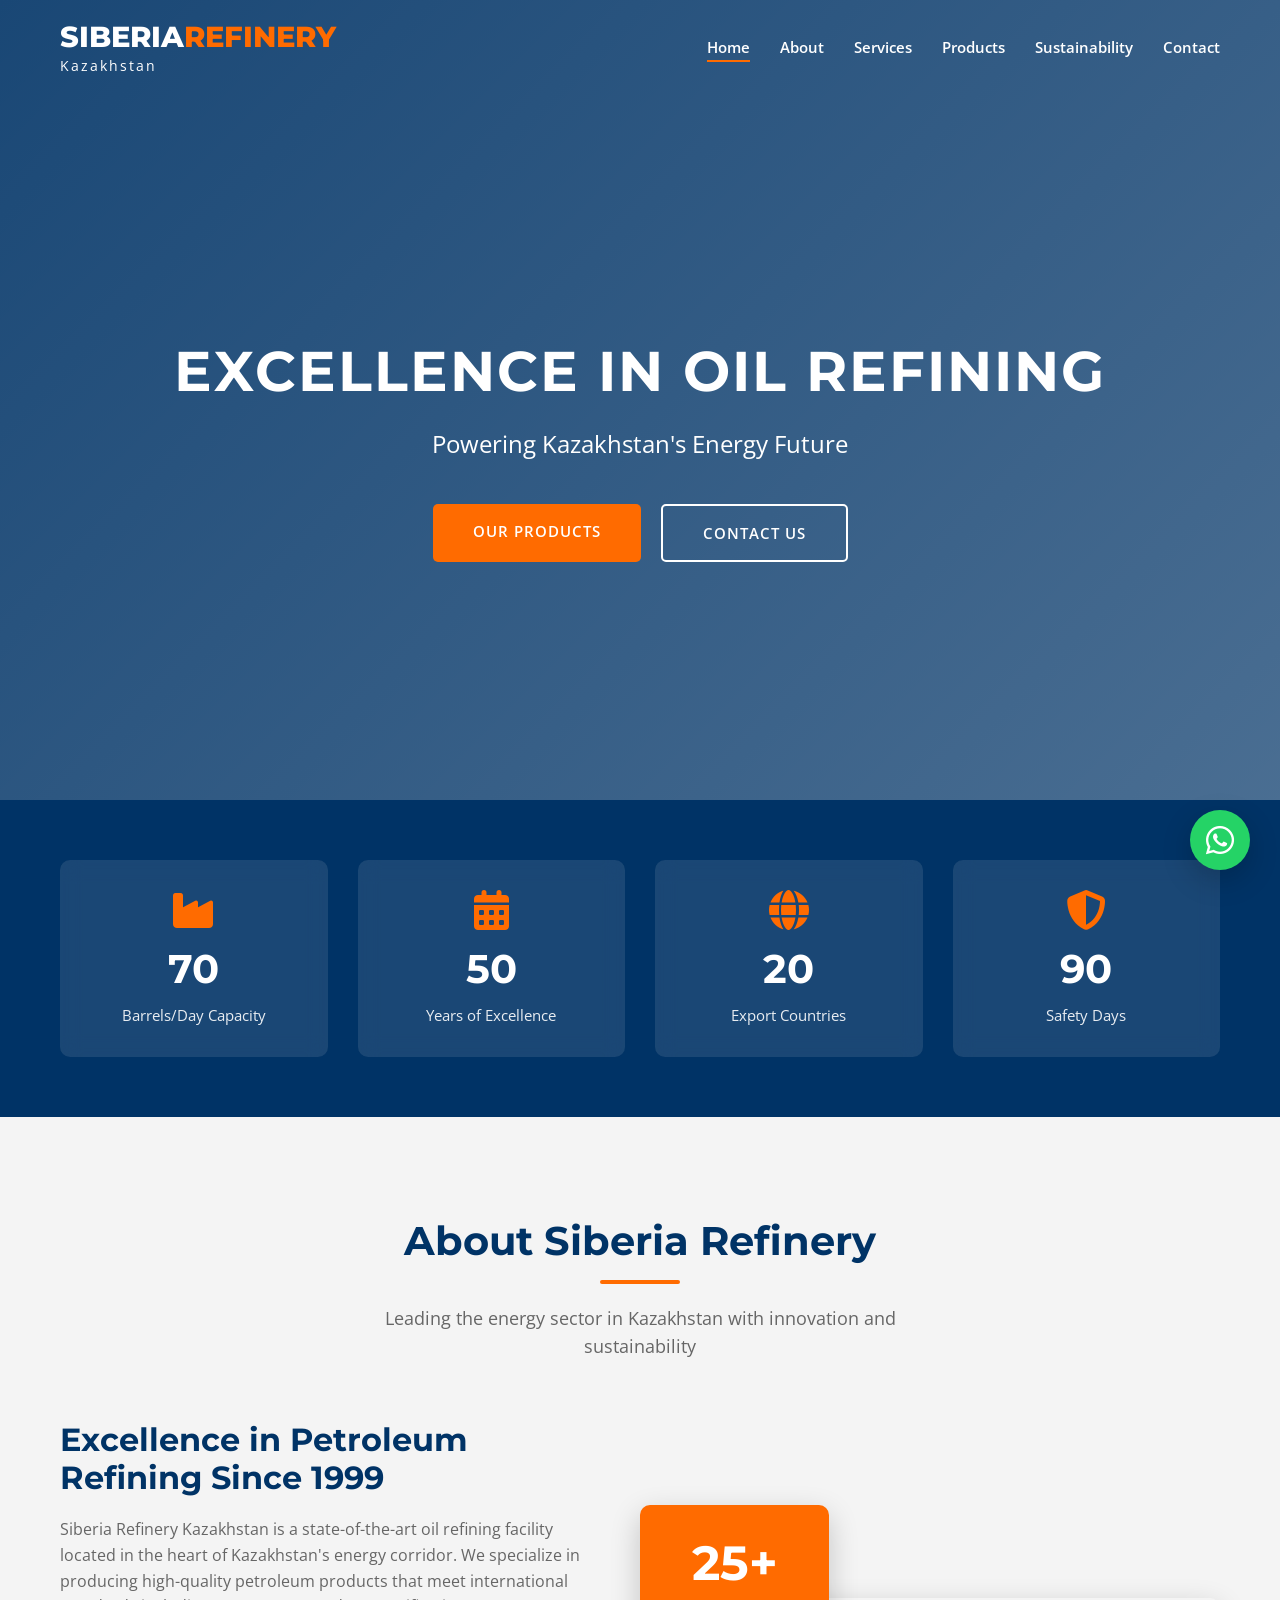
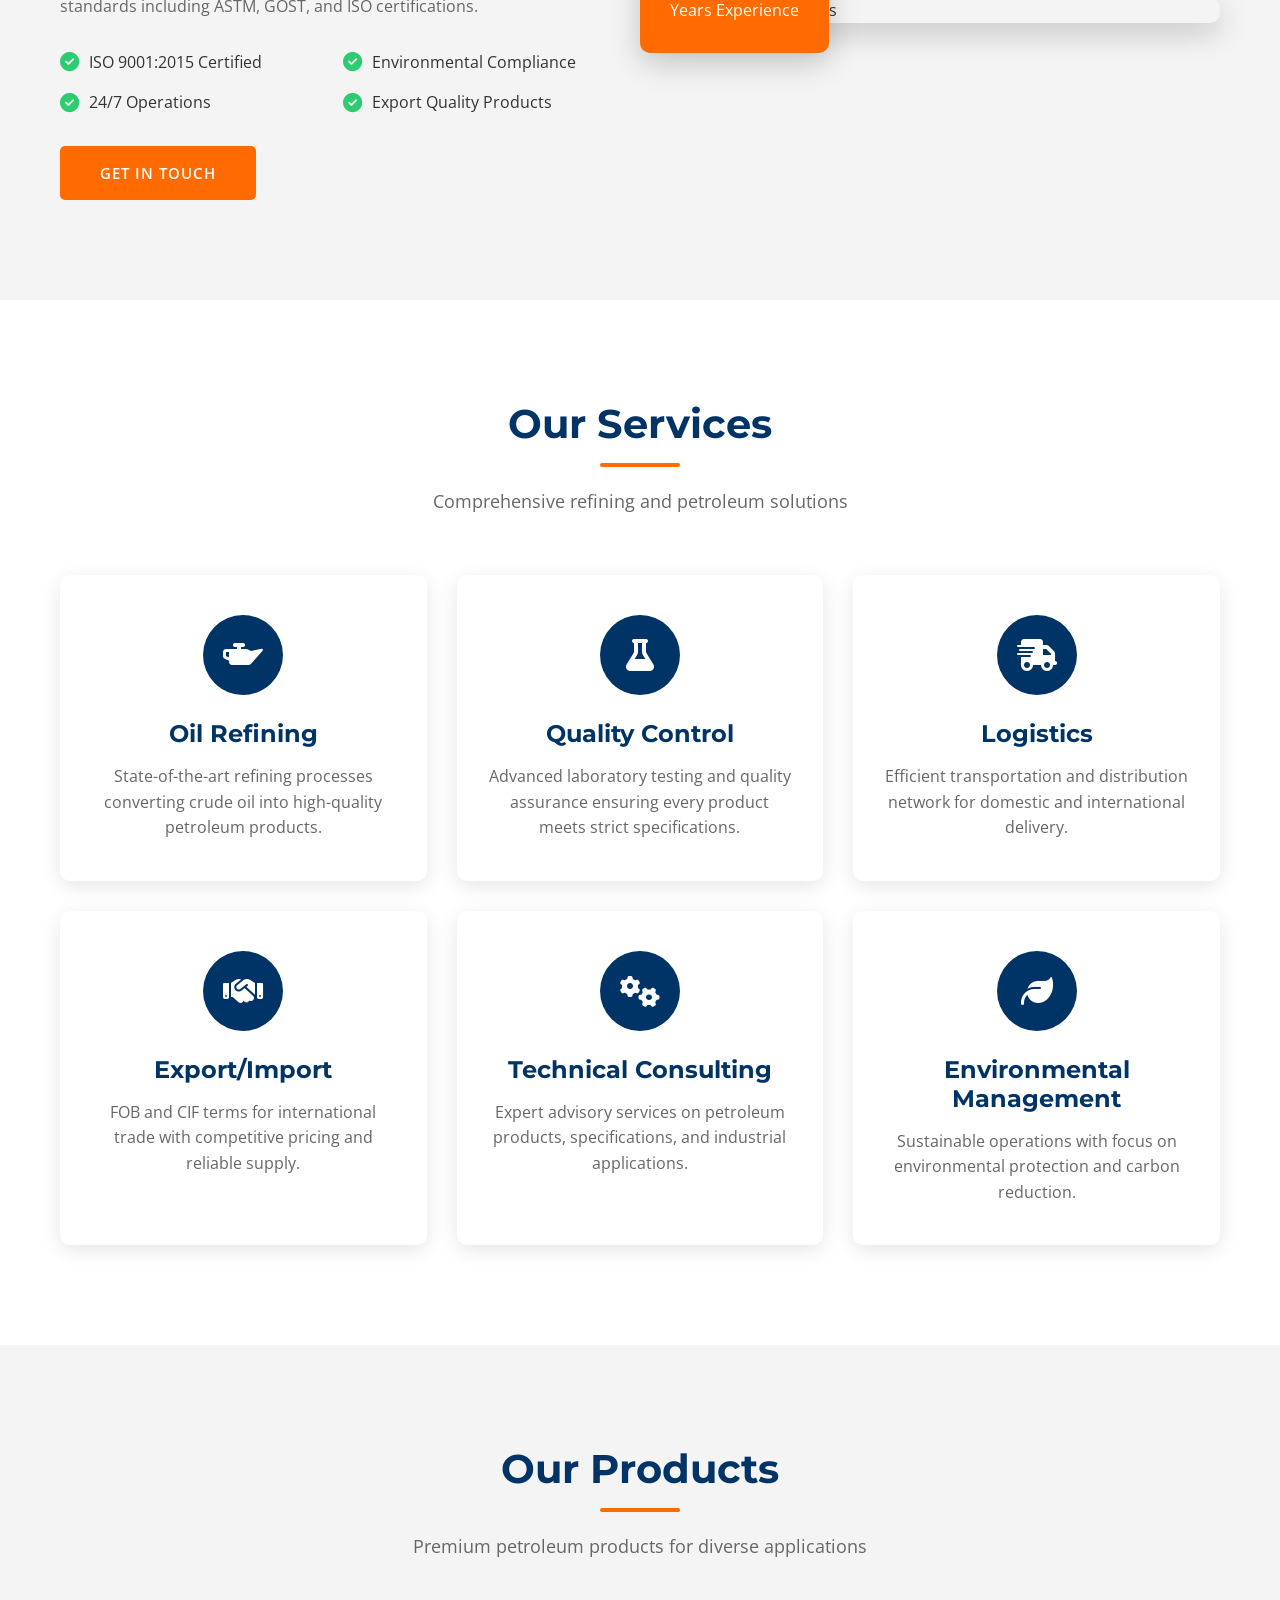
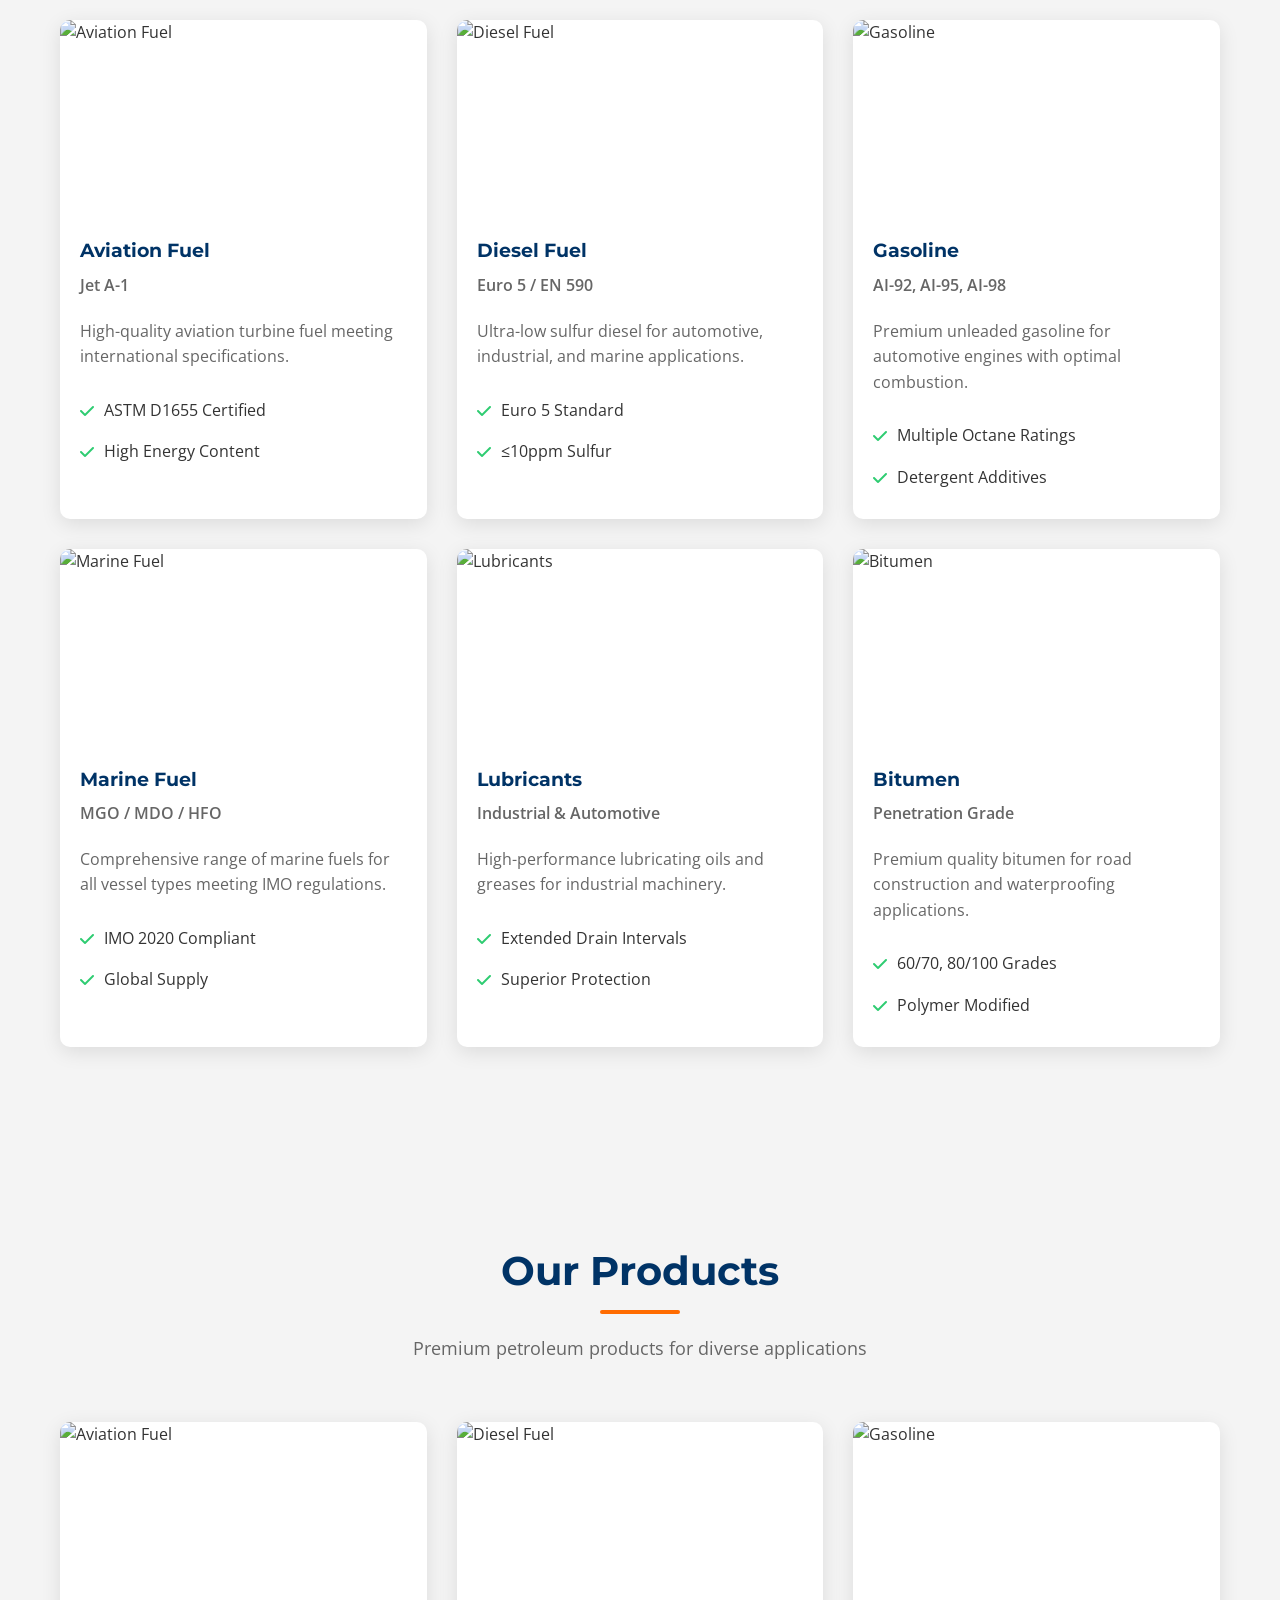
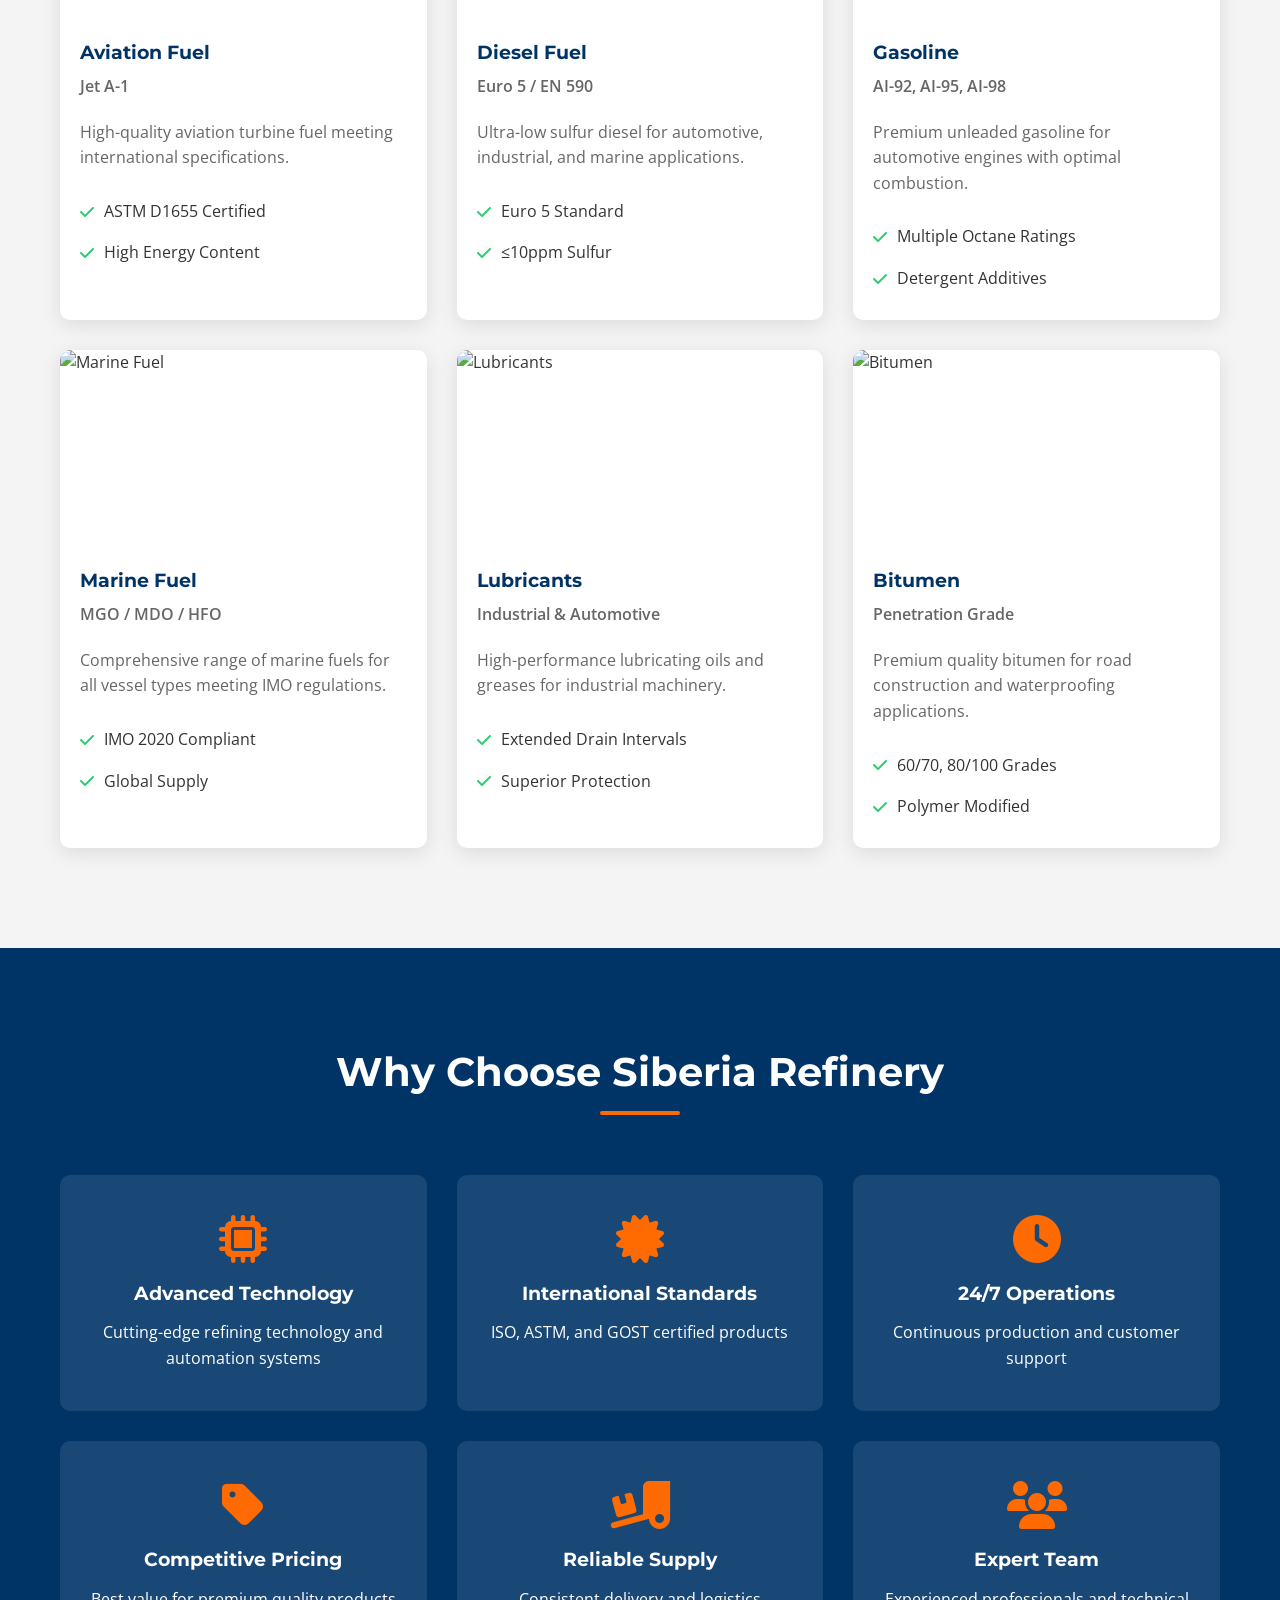
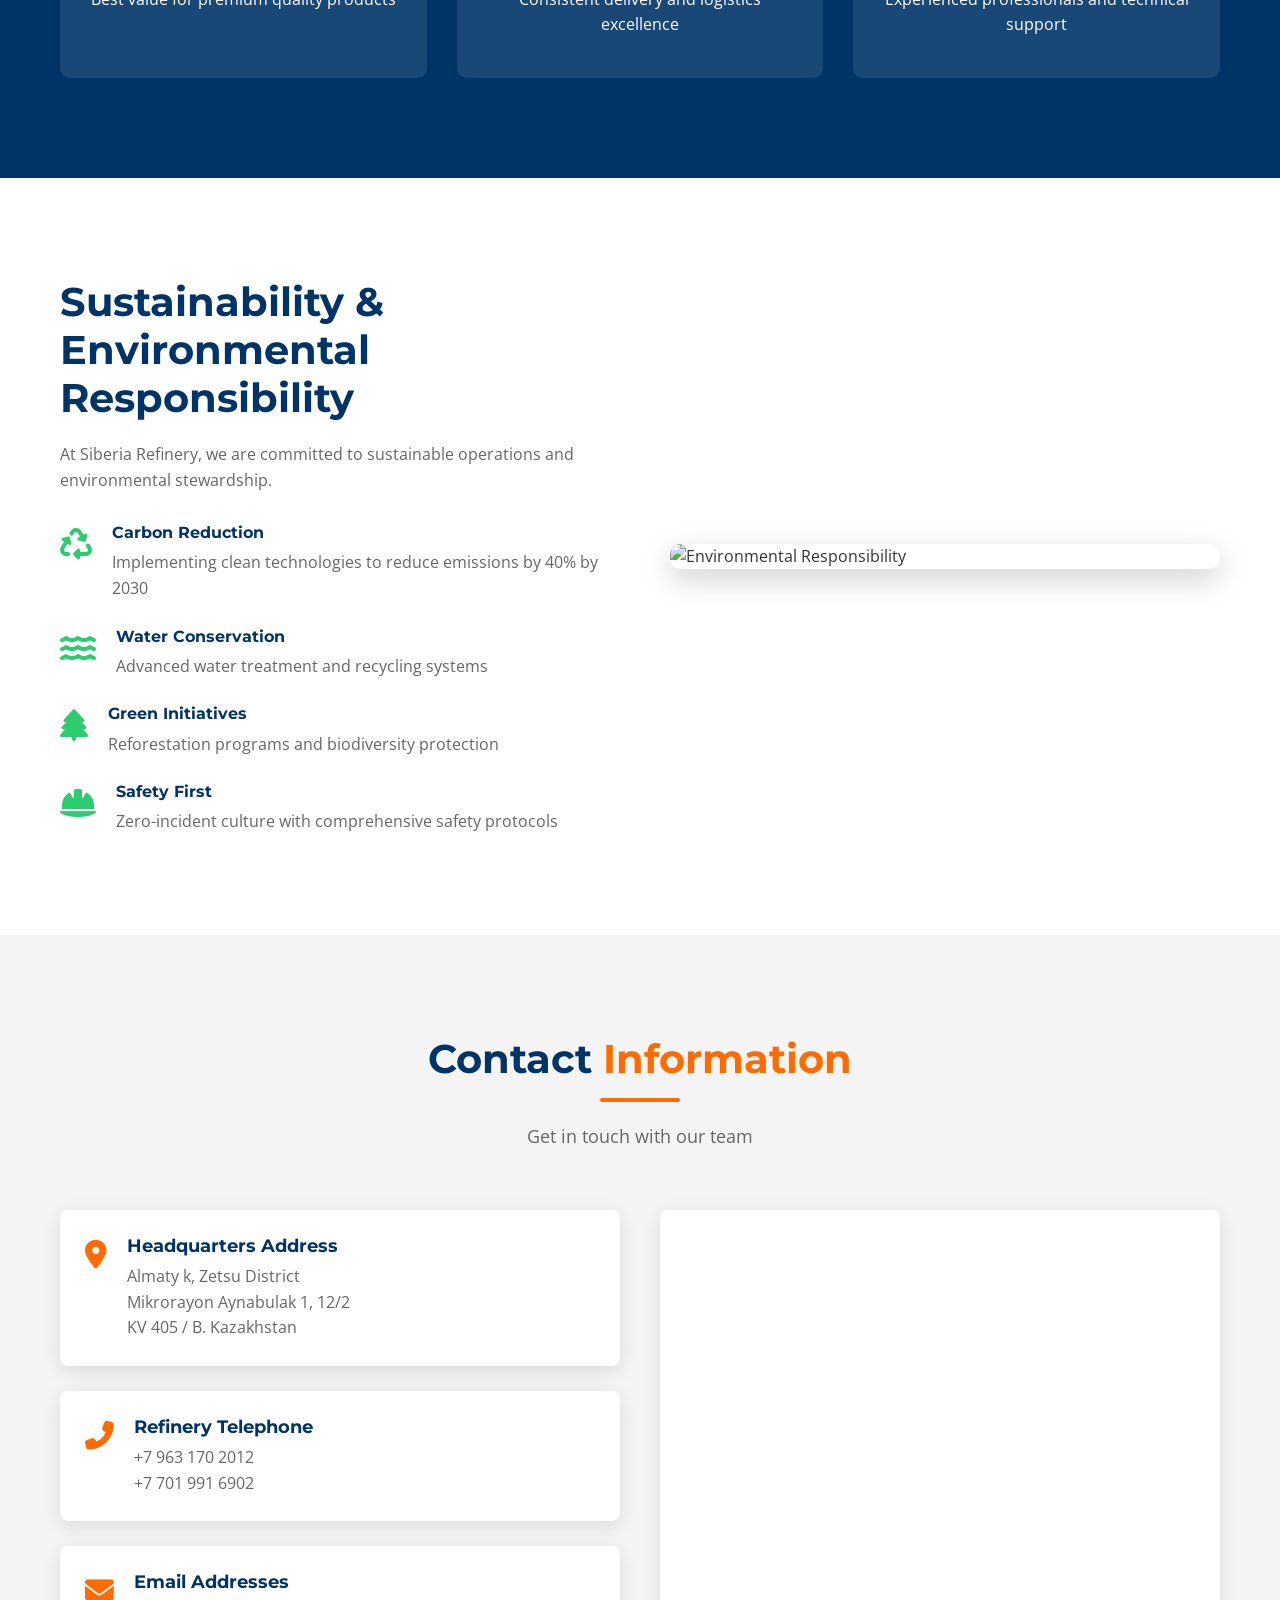
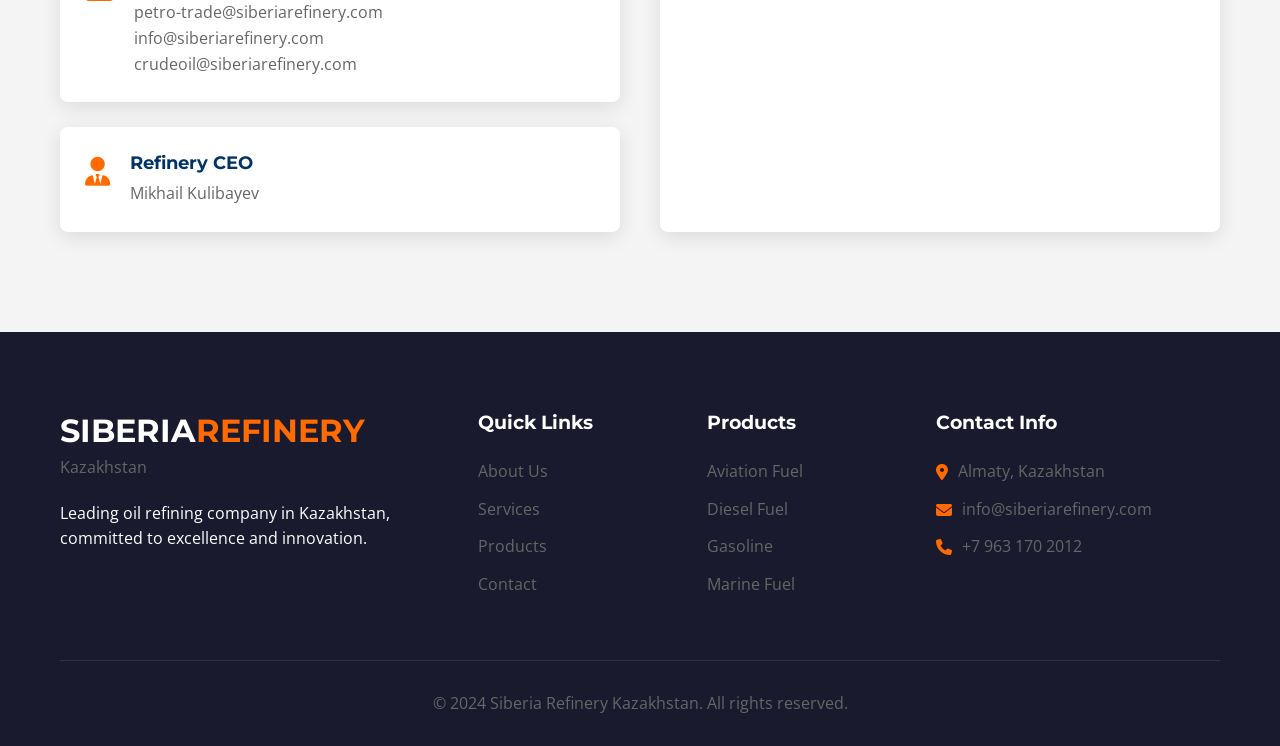
==== commit baa7739f: "Update stats values in index.html" ====
--- a/index.html
+++ b/index.html
@@ -78,10 +78,10 @@
     <section class="stats-section">
         <div class="container">
             <div class="stats-grid">
-                <div class="stat-card"><i class="fas fa-industry"></i><h3 class="counter" data-target="150000">0</h3><p>Barrels/Day Capacity</p></div>
-                <div class="stat-card"><i class="fas fa-calendar-alt"></i><h3 class="counter" data-target="25">0</h3><p>Years of Excellence</p></div>
-                <div class="stat-card"><i class="fas fa-globe"></i><h3 class="counter" data-target="15">0</h3><p>Export Countries</p></div>
-                <div class="stat-card"><i class="fas fa-shield-alt"></i><h3 class="counter" data-target="5000">0</h3><p>Safety Days</p></div>
+                <div class="stat-card"><i class="fas fa-industry"></i><h3 class="counter" data-target="150000">70</h3><p>Barrels/Day Capacity</p></div>
+                <div class="stat-card"><i class="fas fa-calendar-alt"></i><h3 class="counter" data-target="25">50</h3><p>Years of Excellence</p></div>
+                <div class="stat-card"><i class="fas fa-globe"></i><h3 class="counter" data-target="15">20</h3><p>Export Countries</p></div>
+                <div class="stat-card"><i class="fas fa-shield-alt"></i><h3 class="counter" data-target="5000">90</h3><p>Safety Days</p></div>
             </div>
         </div>
     </section>
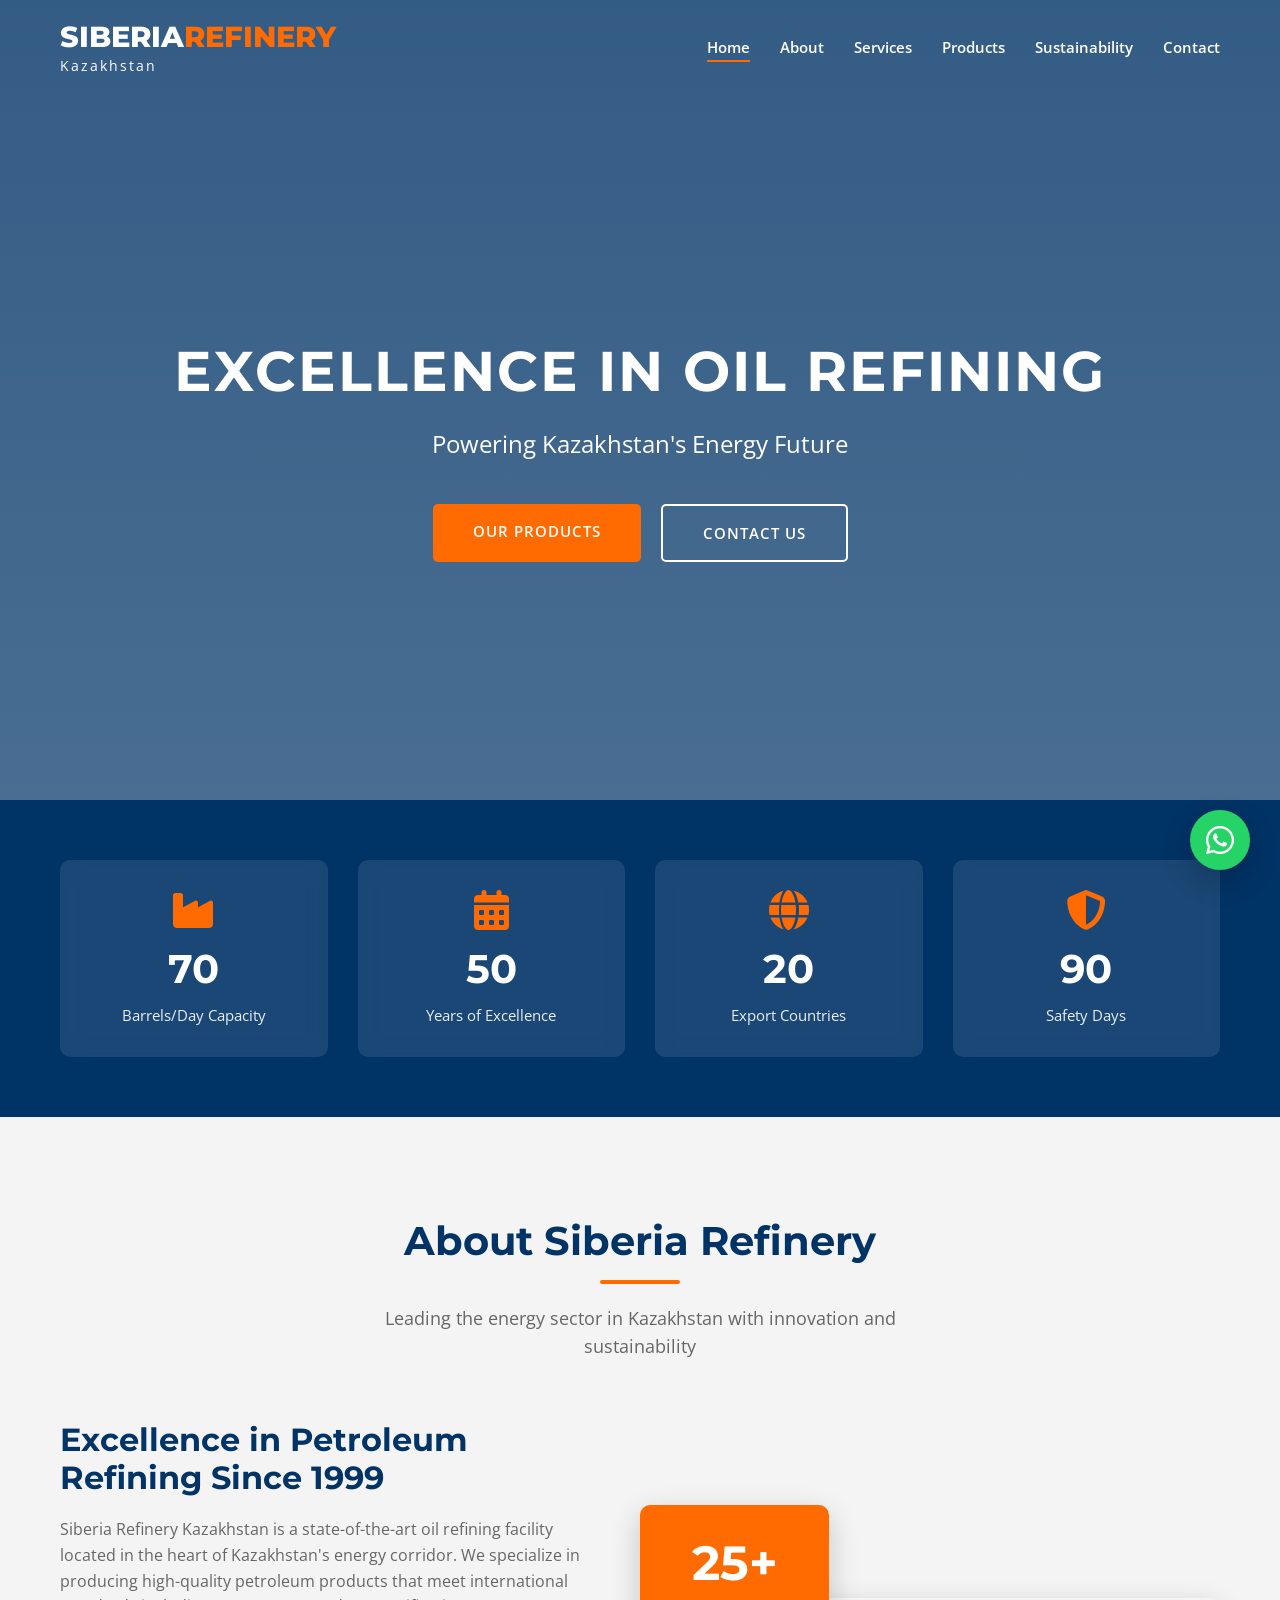
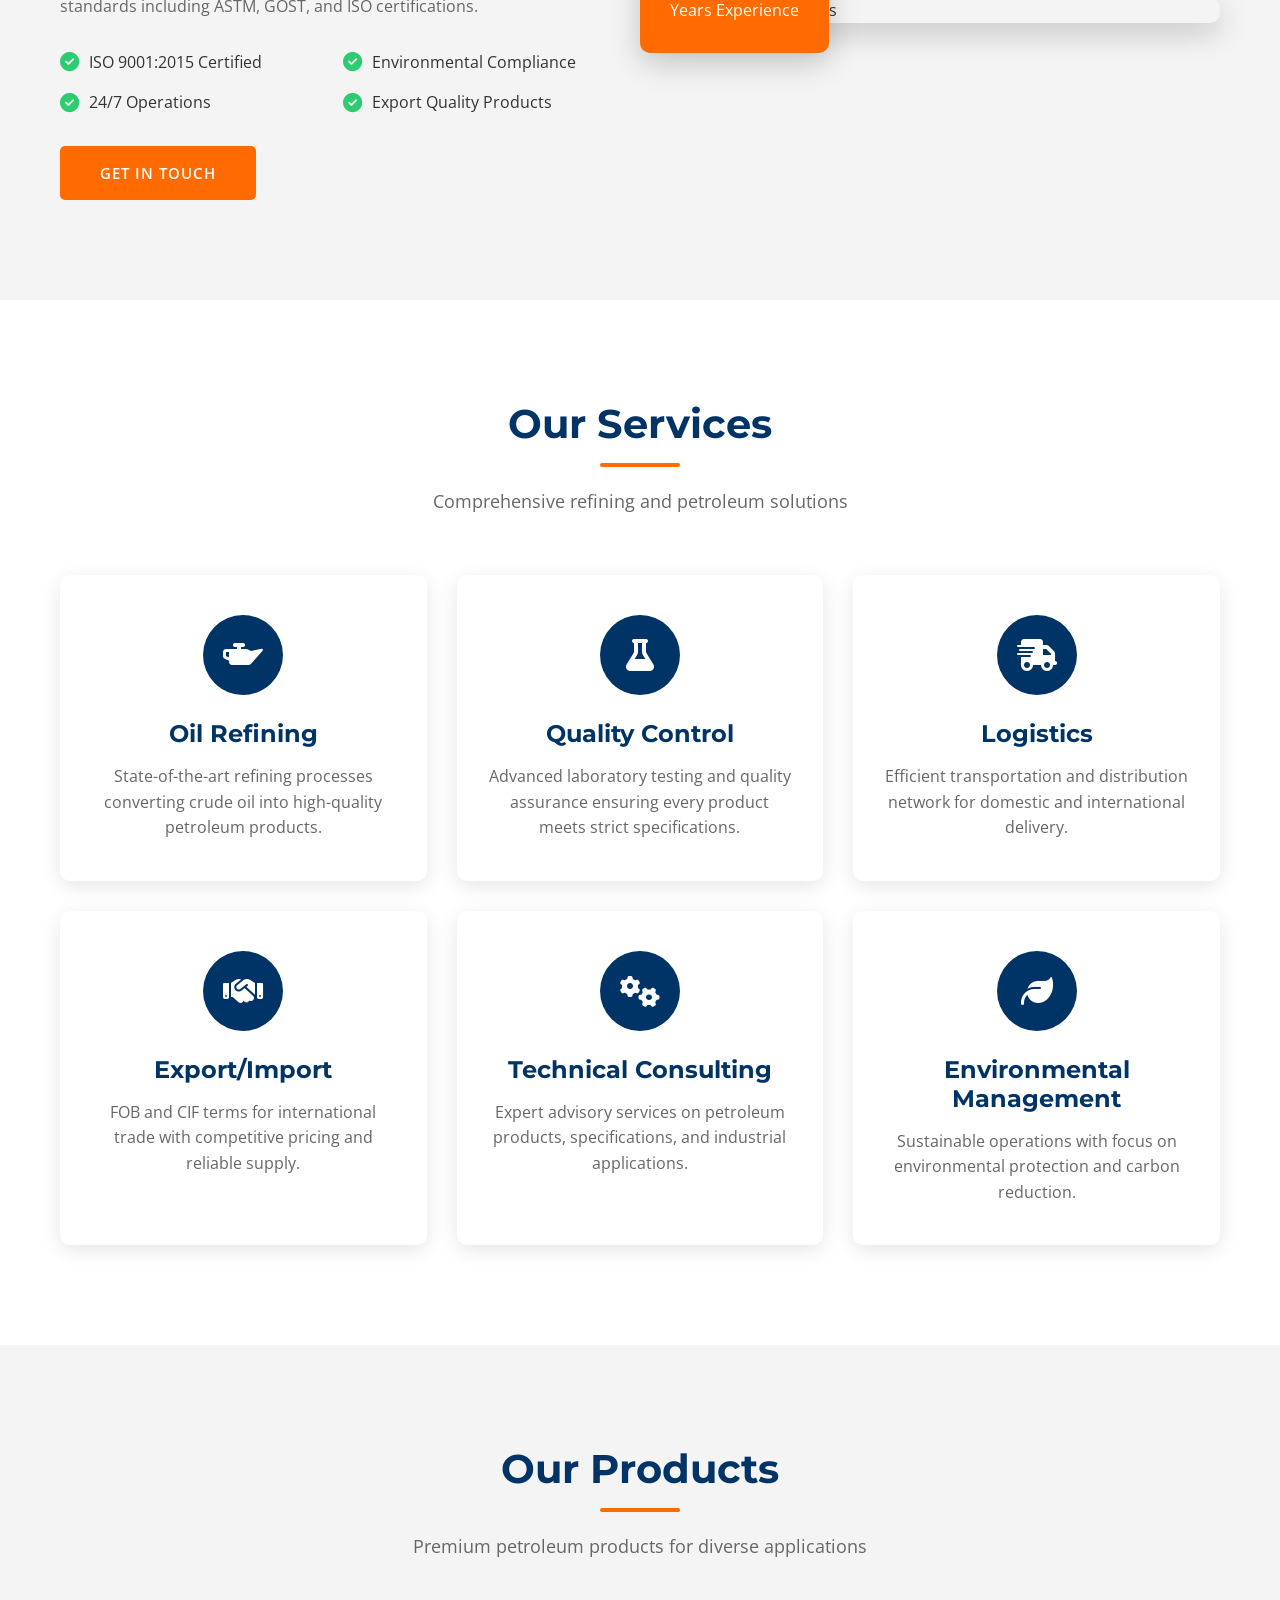
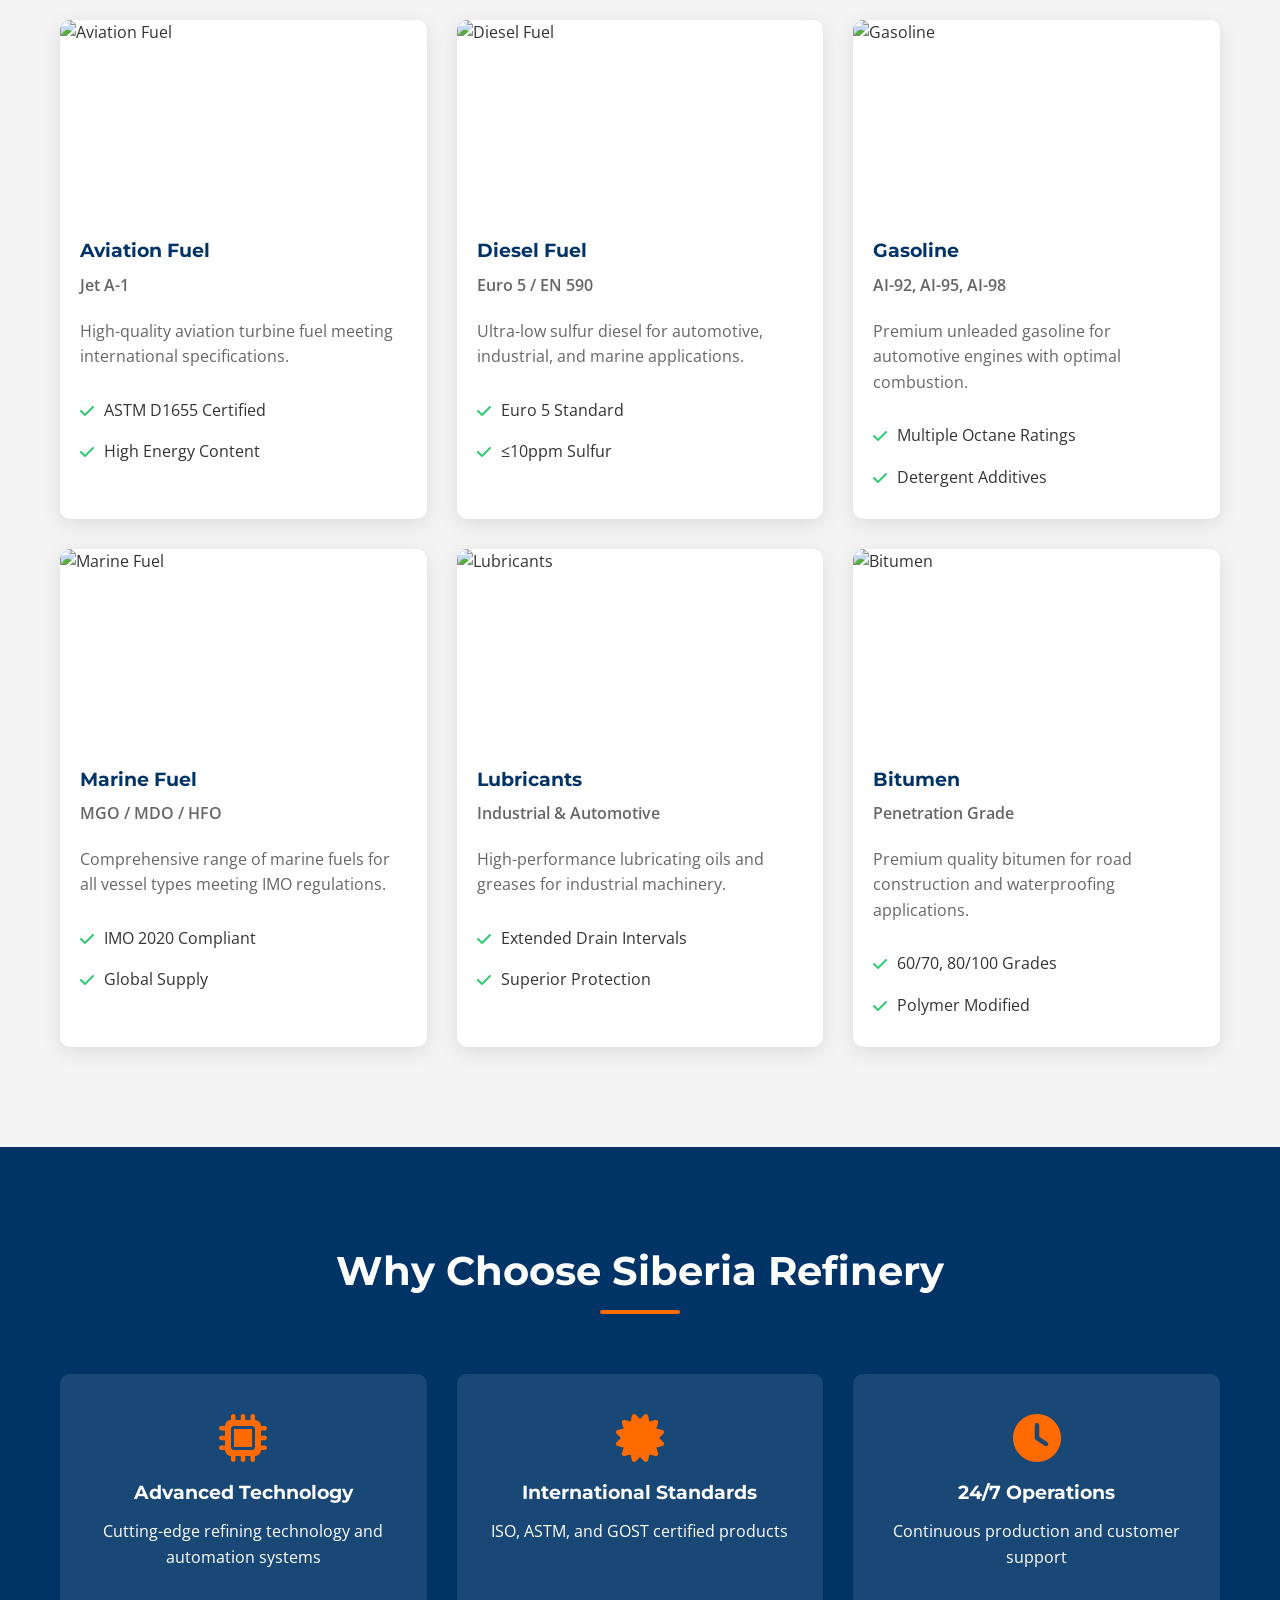
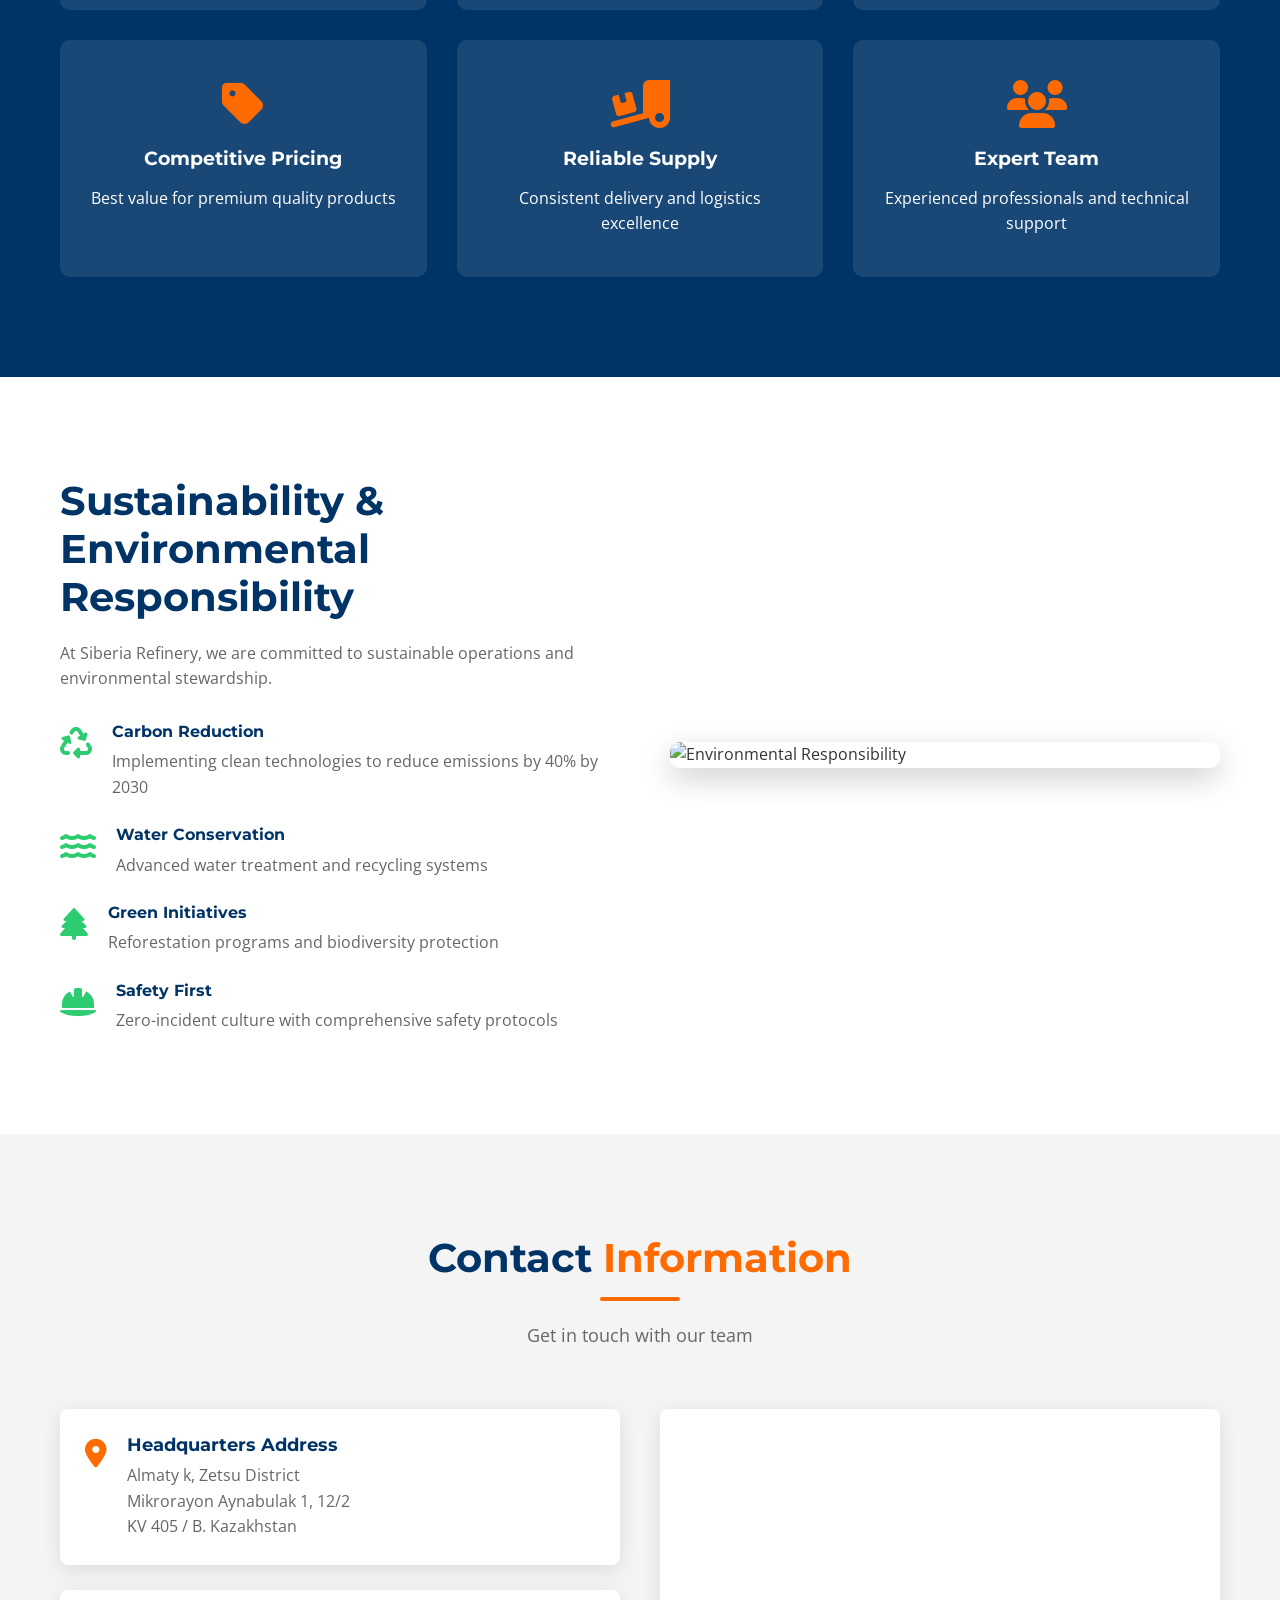
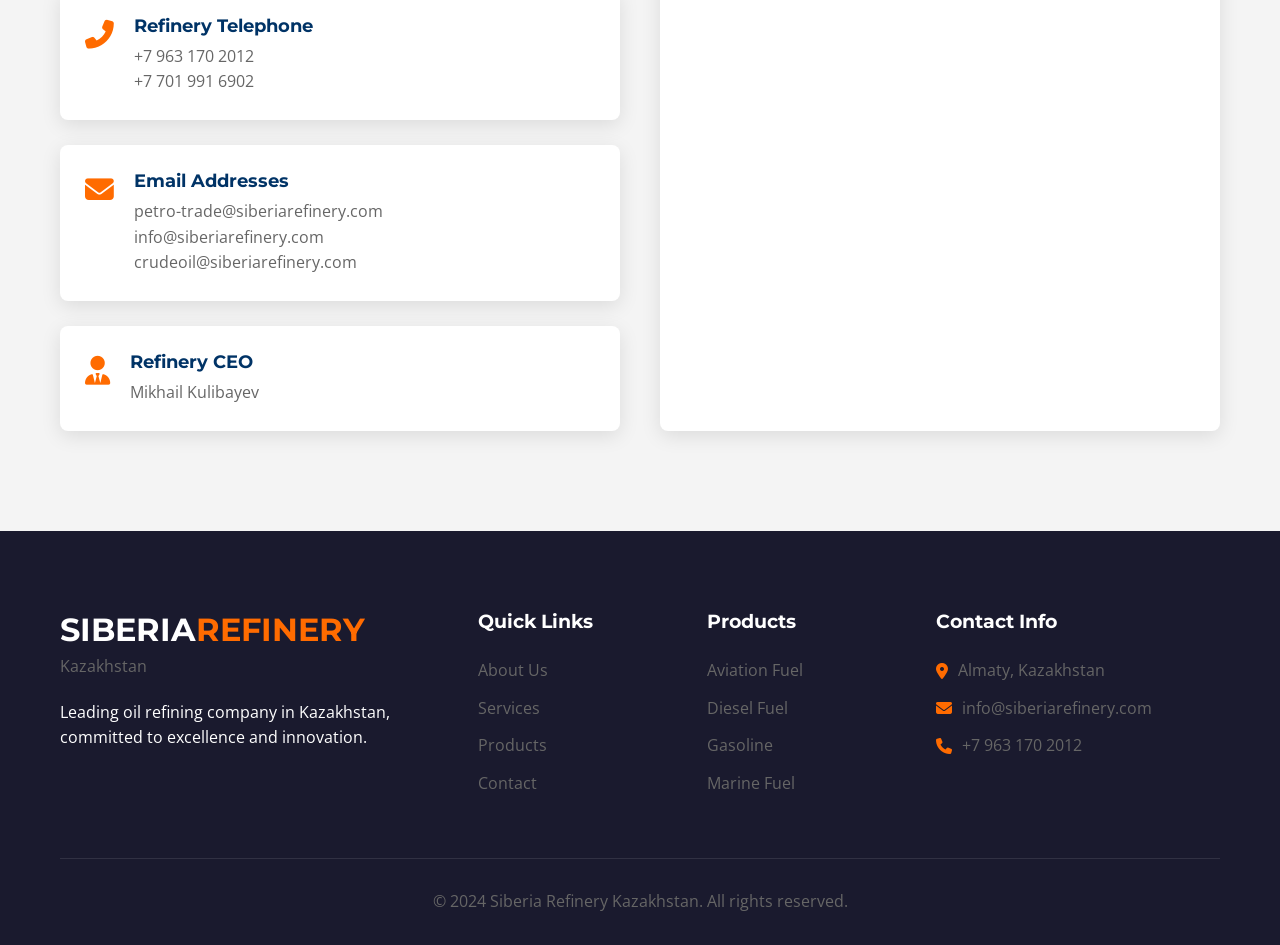
==== commit 551672ec: "Update hero section and remove products section Replaced the hero section with a gradient background" ====
--- a/index.html
+++ b/index.html
@@ -45,20 +45,17 @@
         </div>
     </nav>
 
-    <!-- Hero Section -->
-    <section id="home" class="hero">
-        <div class="hero-slider">
-            <div class="slide active" style="background-image: url('https://images.unsplash.com/photo-1516937941344-00b4ec27747a?w=1920');">
-                <div class="overlay"></div>
-                <div class="hero-content">
-                    <h1 class="fade-in">Excellence in Oil Refining</h1>
-                    <p class="fade-in-delay">Powering Kazakhstan's Energy Future</p>
-                    <div class="hero-buttons fade-in-delay-2">
-                        <a href="#products" class="btn btn-primary">Our Products</a>
-                        <a href="#contact" class="btn btn-secondary">Contact Us</a>
-                    </div>
-                </div>
-            </div>
+<!-- Hero Section -->
+    <section id="home" class="hero" style="background: linear-gradient(rgba(0,51,102,0.8), rgba(0,51,102,0.7)), url('https://images.unsplash.com/photo-1516937941344-00b4ec27747a?w=1920') center/cover no-repeat fixed;">
+        <div class="hero-content">
+            <h1>Excellence in Oil Refining</h1>
+            <p>Powering Kazakhstan's Energy Future</p>
+            <div class="hero-buttons">
+                <a href="#products" class="btn btn-primary">Our Products</a>
+                <a href="#contact" class="btn btn-secondary">Contact Us</a>
+            </div>
+        </div>
+    </section>
             <div class="slide" style="background-image: url('https://images.unsplash.com/photo-1581094794329-c8112a89af12?w=1920');">
                 <div class="overlay"></div>
                 <div class="hero-content">
@@ -169,61 +166,6 @@
             </div>
         </div>
     </section>
-    <!-- Products Section -->
-    <section id="products" class="products-section">
-        <div class="container">
-            <div class="section-header">
-                <h2>Our Products</h2>
-                <div class="divider"></div>
-                <p>Premium petroleum products for diverse applications</p>
-            </div>
-            <div class="products-grid">
-                <!-- Product 1 -->
-                <div class="product-card">
-                    <div class="product-image"><img src="https://images.unsplash.com/photo-1542259681-d4cd28730023?w=400" alt="Aviation Fuel"></div>
-                    <h3>Aviation Fuel</h3><p class="product-spec">Jet A-1</p>
-                    <p>High-quality aviation turbine fuel meeting international specifications.</p>
-                    <ul class="product-features"><li><i class="fas fa-check"></i> ASTM D1655 Certified</li><li><i class="fas fa-check"></i> High Energy Content</li></ul>
-                </div>
-                <!-- Product 2 -->
-                <div class="product-card">
-                    <div class="product-image"><img src="https://images.unsplash.com/photo-1533473359331-0135ef1b58bf?w=400" alt="Diesel Fuel"></div>
-                    <h3>Diesel Fuel</h3><p class="product-spec">Euro 5 / EN 590</p>
-                    <p>Ultra-low sulfur diesel for automotive, industrial, and marine applications.</p>
-                    <ul class="product-features"><li><i class="fas fa-check"></i> Euro 5 Standard</li><li><i class="fas fa-check"></i> ≤10ppm Sulfur</li></ul>
-                </div>
-                <!-- Product 3 -->
-                <div class="product-card">
-                    <div class="product-image"><img src="https://images.unsplash.com/photo-1527011046414-4781f1f94f8c?w=400" alt="Gasoline"></div>
-                    <h3>Gasoline</h3><p class="product-spec">AI-92, AI-95, AI-98</p>
-                    <p>Premium unleaded gasoline for automotive engines with optimal combustion.</p>
-                    <ul class="product-features"><li><i class="fas fa-check"></i> Multiple Octane Ratings</li><li><i class="fas fa-check"></i> Detergent Additives</li></ul>
-                </div>
-                <!-- Product 4 -->
-                <div class="product-card">
-                    <div class="product-image"><img src="https://images.unsplash.com/photo-1494412504127-4f2bd244156e?w=400" alt="Marine Fuel"></div>
-                    <h3>Marine Fuel</h3><p class="product-spec">MGO / MDO / HFO</p>
-                    <p>Comprehensive range of marine fuels for all vessel types meeting IMO regulations.</p>
-                    <ul class="product-features"><li><i class="fas fa-check"></i> IMO 2020 Compliant</li><li><i class="fas fa-check"></i> Global Supply</li></ul>
-                </div>
-                <!-- Product 5 -->
-                <div class="product-card">
-                    <div class="product-image"><img src="https://images.unsplash.com/photo-1486262716669-ae4b06737609?w=400" alt="Lubricants"></div>
-                    <h3>Lubricants</h3><p class="product-spec">Industrial & Automotive</p>
-                    <p>High-performance lubricating oils and greases for industrial machinery.</p>
-                    <ul class="product-features"><li><i class="fas fa-check"></i> Extended Drain Intervals</li><li><i class="fas fa-check"></i> Superior Protection</li></ul>
-                </div>
-                <!-- Product 6 -->
-                <div class="product-card">
-                    <div class="product-image"><img src="https://images.unsplash.com/photo-1590486803833-1c5dc8ddd4c8?w=400" alt="Bitumen"></div>
-                    <h3>Bitumen</h3><p class="product-spec">Penetration Grade</p>
-                    <p>Premium quality bitumen for road construction and waterproofing applications.</p>
-                    <ul class="product-features"><li><i class="fas fa-check"></i> 60/70, 80/100 Grades</li><li><i class="fas fa-check"></i> Polymer Modified</li></ul>
-                </div>
-            </div>
-        </div>
-                                         </section>
-
     <!-- Why Choose Us -->
     <section class="why-us-section">
         <div class="container">
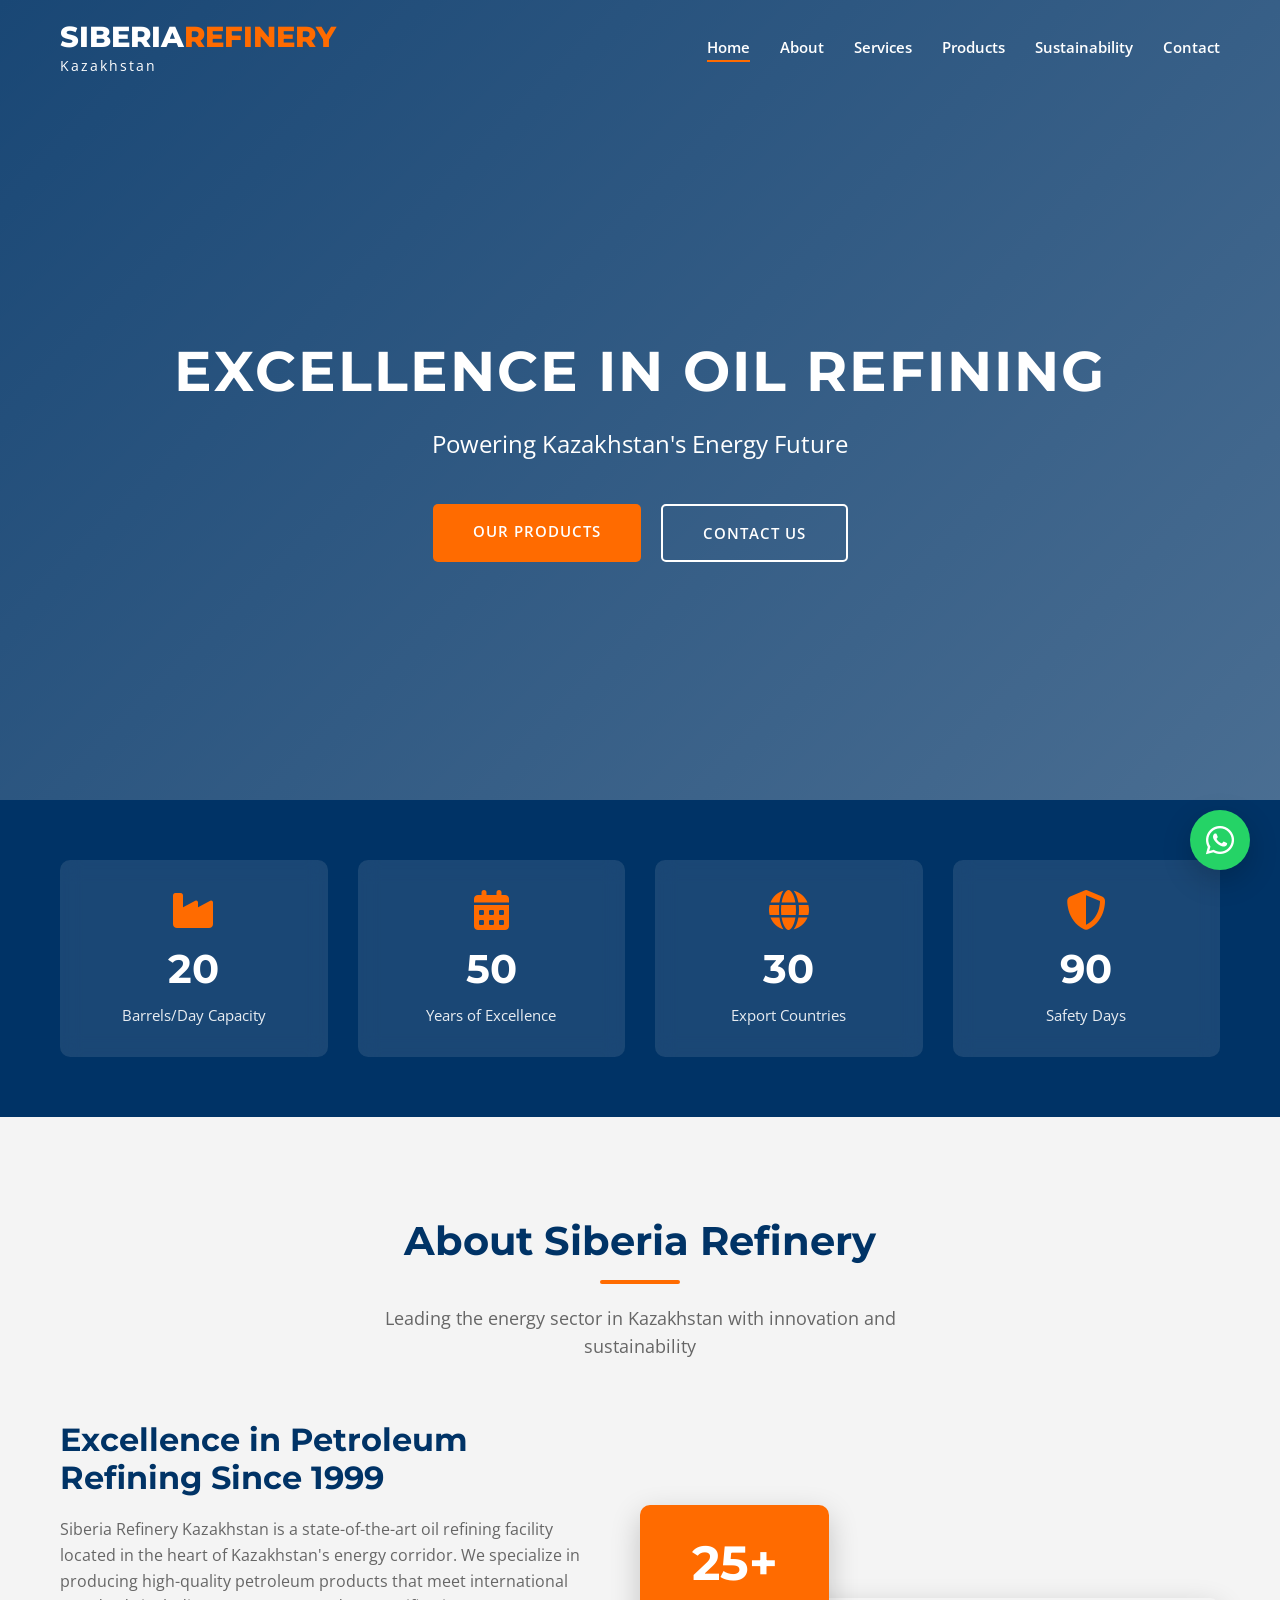
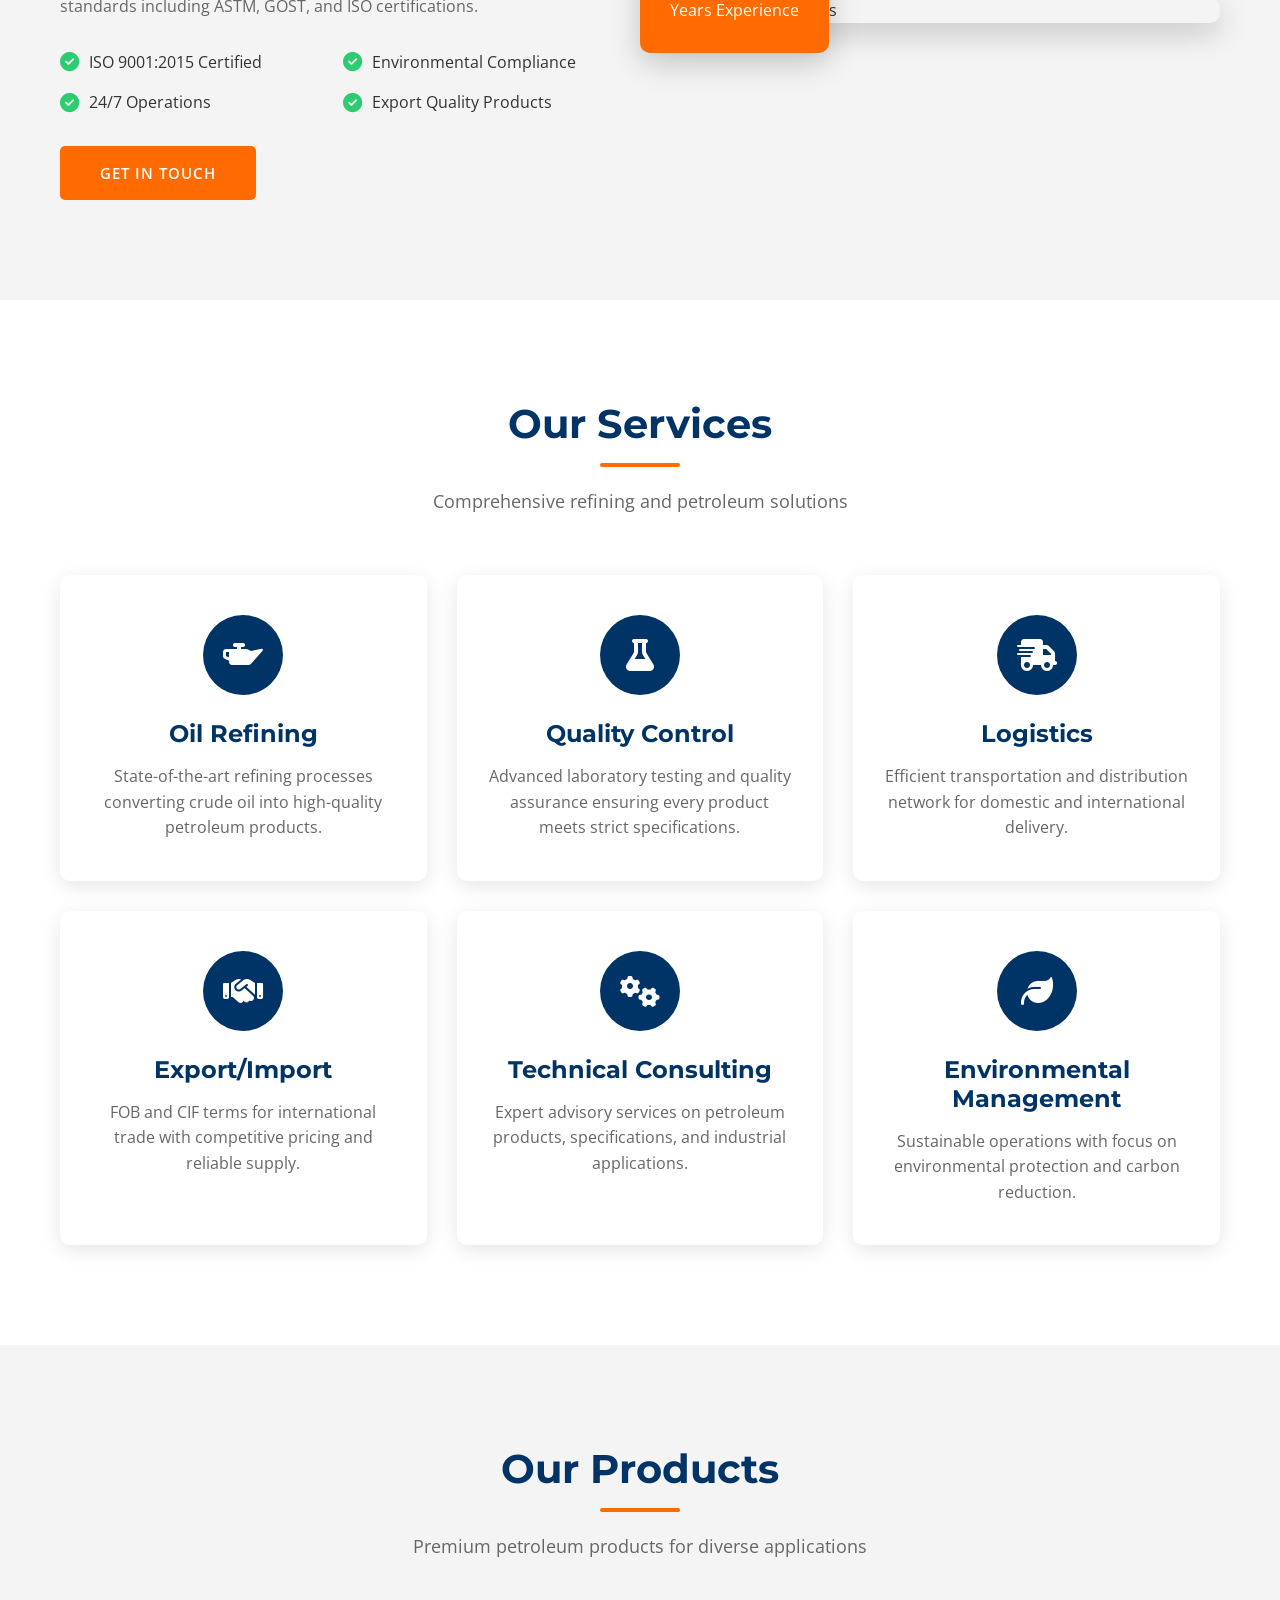
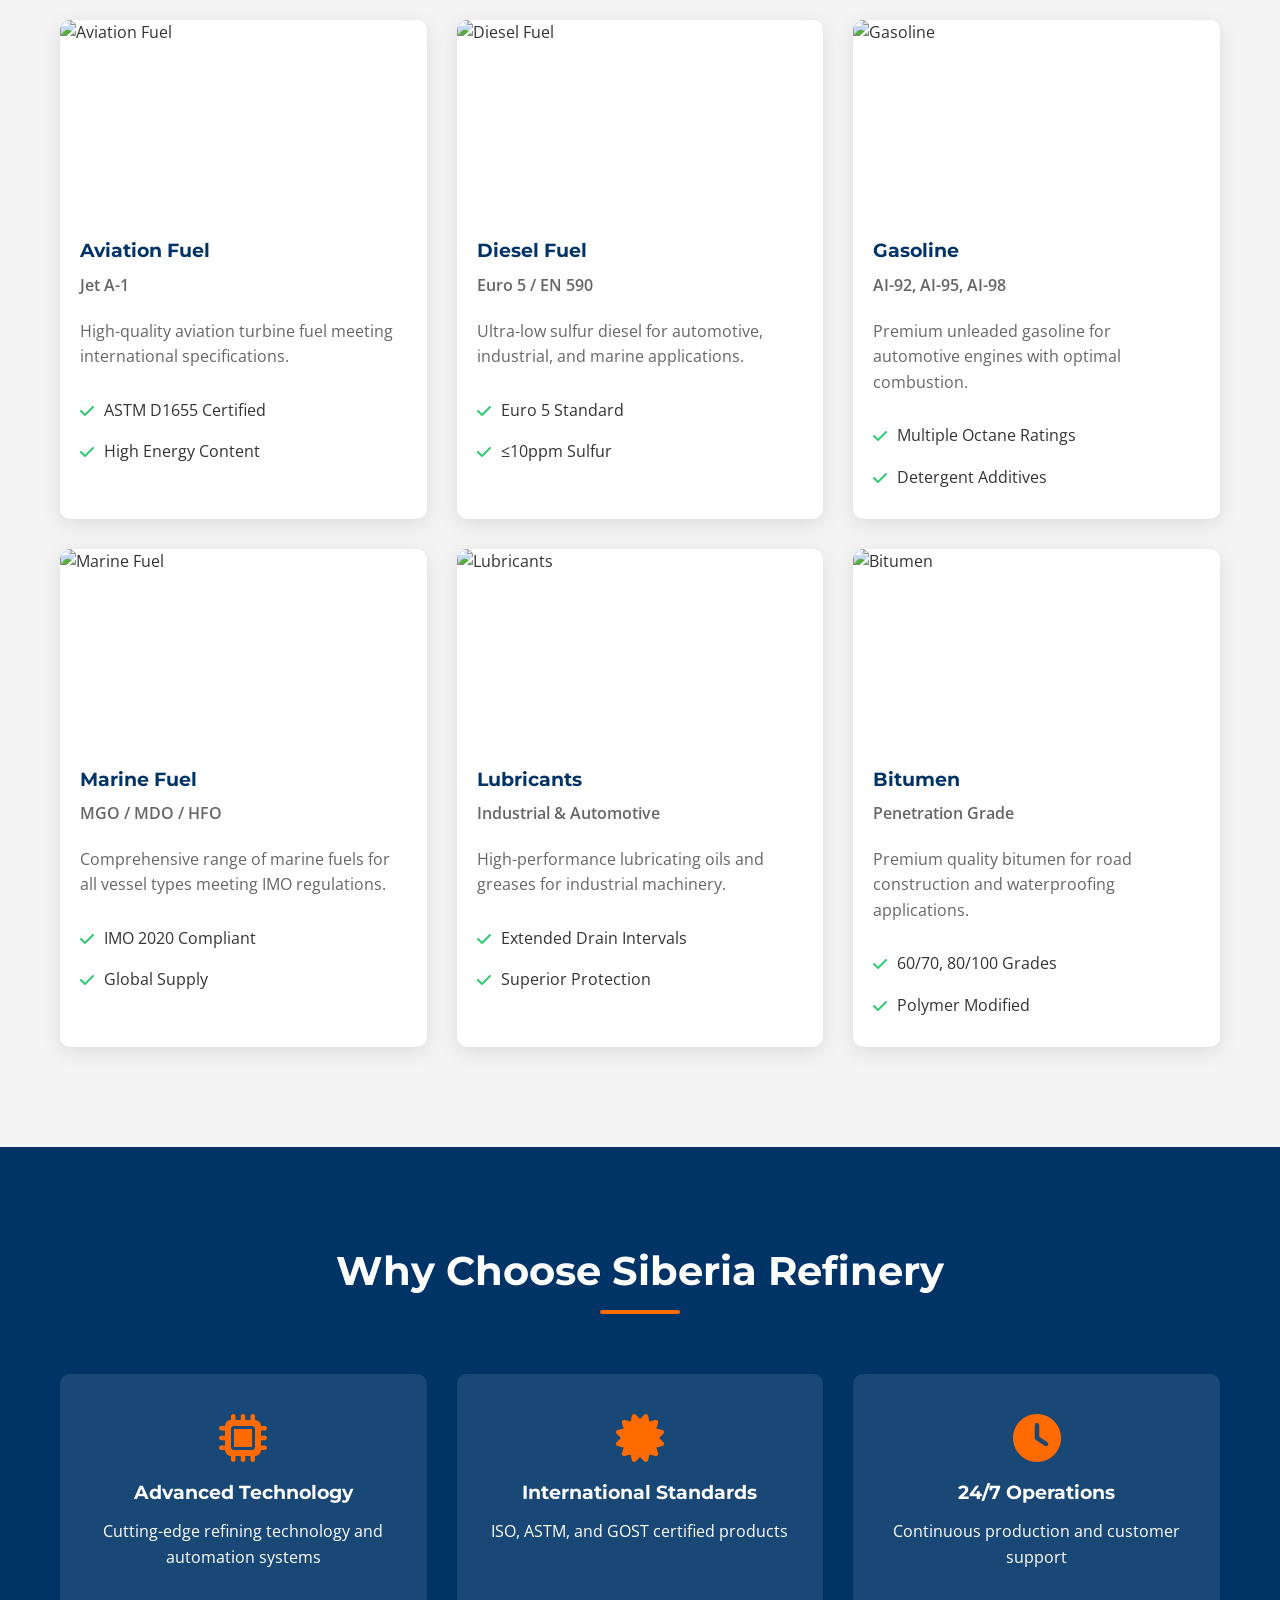
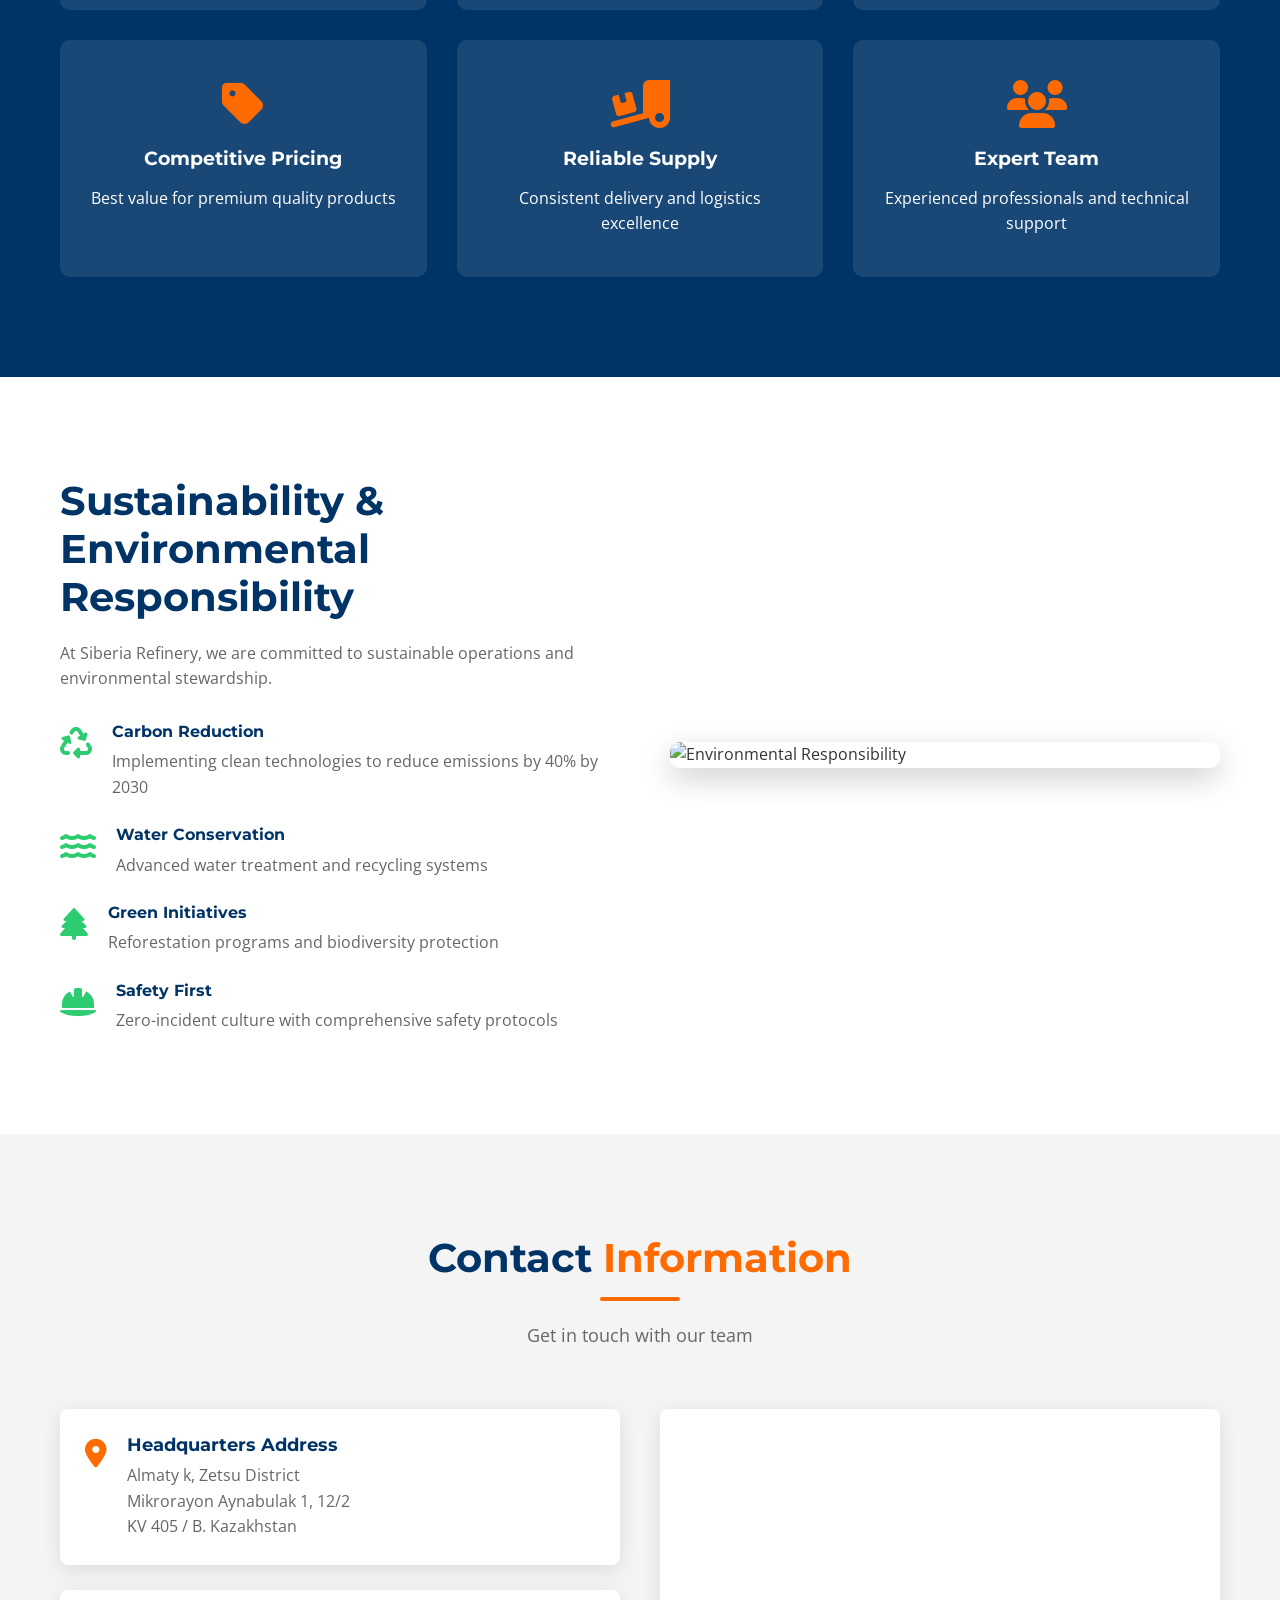
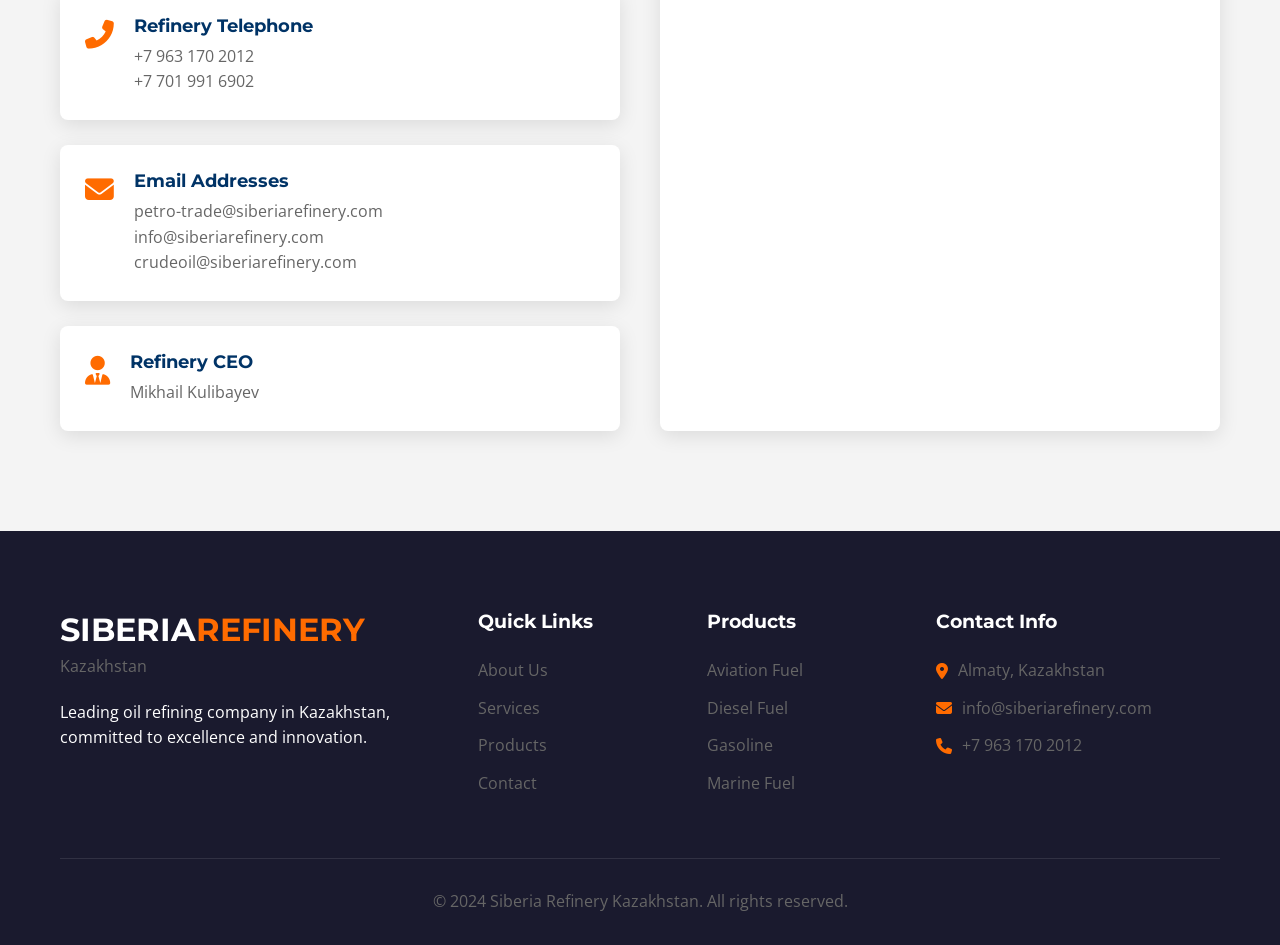
==== commit c4eab2e4: "Refactor hero section and update stats values" ====
--- a/index.html
+++ b/index.html
@@ -45,17 +45,20 @@
         </div>
     </nav>
 
-<!-- Hero Section -->
-    <section id="home" class="hero" style="background: linear-gradient(rgba(0,51,102,0.8), rgba(0,51,102,0.7)), url('https://images.unsplash.com/photo-1516937941344-00b4ec27747a?w=1920') center/cover no-repeat fixed;">
-        <div class="hero-content">
-            <h1>Excellence in Oil Refining</h1>
-            <p>Powering Kazakhstan's Energy Future</p>
-            <div class="hero-buttons">
-                <a href="#products" class="btn btn-primary">Our Products</a>
-                <a href="#contact" class="btn btn-secondary">Contact Us</a>
-            </div>
-        </div>
-    </section>
+    <!-- Hero Section -->
+    <section id="home" class="hero">
+        <div class="hero-slider">
+            <div class="slide active" style="background-image: url('https://images.unsplash.com/photo-1516937941344-00b4ec27747a?w=1920');">
+                <div class="overlay"></div>
+                <div class="hero-content">
+                    <h1 class="fade-in">Excellence in Oil Refining</h1>
+                    <p class="fade-in-delay">Powering Kazakhstan's Energy Future</p>
+                    <div class="hero-buttons fade-in-delay-2">
+                        <a href="#products" class="btn btn-primary">Our Products</a>
+                        <a href="#contact" class="btn btn-secondary">Contact Us</a>
+                    </div>
+                </div>
+            </div>
             <div class="slide" style="background-image: url('https://images.unsplash.com/photo-1581094794329-c8112a89af12?w=1920');">
                 <div class="overlay"></div>
                 <div class="hero-content">
@@ -75,9 +78,9 @@
     <section class="stats-section">
         <div class="container">
             <div class="stats-grid">
-                <div class="stat-card"><i class="fas fa-industry"></i><h3 class="counter" data-target="150000">70</h3><p>Barrels/Day Capacity</p></div>
+                <div class="stat-card"><i class="fas fa-industry"></i><h3 class="counter" data-target="150000">20</h3><p>Barrels/Day Capacity</p></div>
                 <div class="stat-card"><i class="fas fa-calendar-alt"></i><h3 class="counter" data-target="25">50</h3><p>Years of Excellence</p></div>
-                <div class="stat-card"><i class="fas fa-globe"></i><h3 class="counter" data-target="15">20</h3><p>Export Countries</p></div>
+                <div class="stat-card"><i class="fas fa-globe"></i><h3 class="counter" data-target="15">30</h3><p>Export Countries</p></div>
                 <div class="stat-card"><i class="fas fa-shield-alt"></i><h3 class="counter" data-target="5000">90</h3><p>Safety Days</p></div>
             </div>
         </div>
@@ -166,6 +169,7 @@
             </div>
         </div>
     </section>
+
     <!-- Why Choose Us -->
     <section class="why-us-section">
         <div class="container">
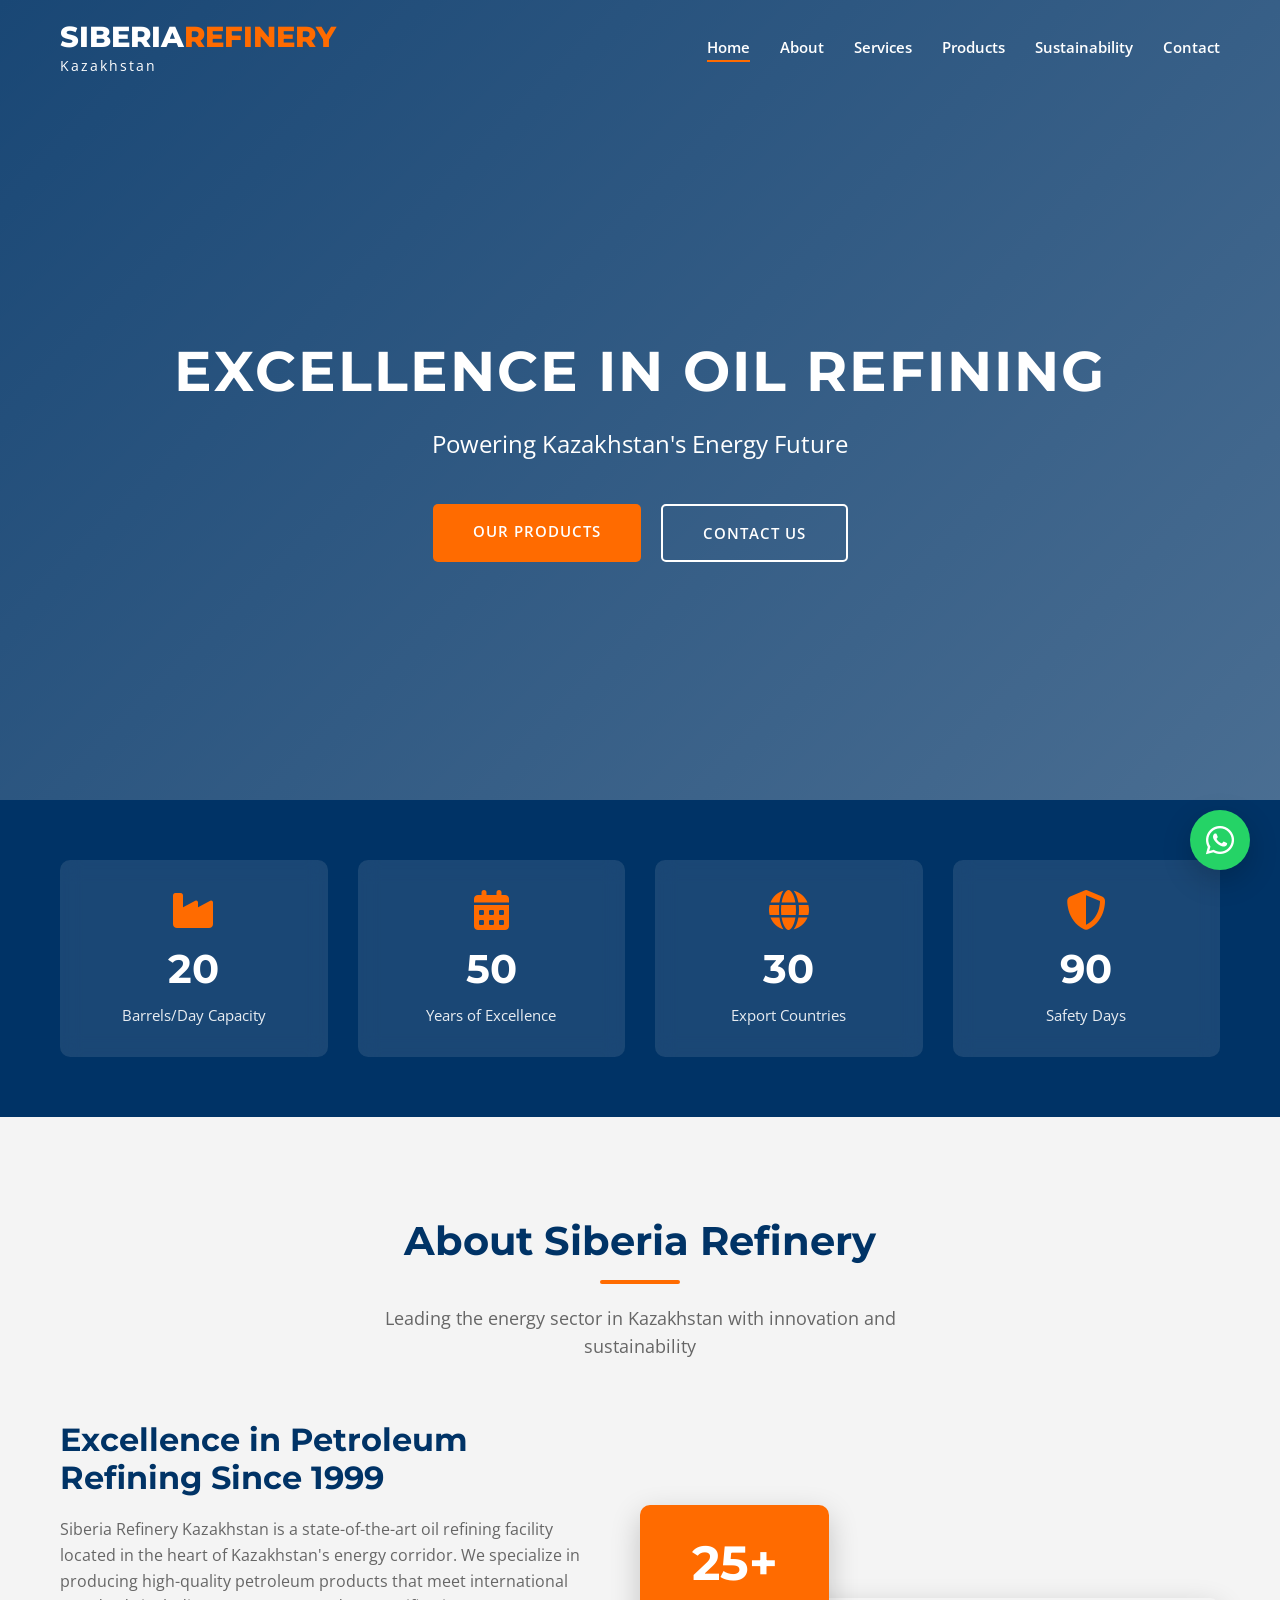
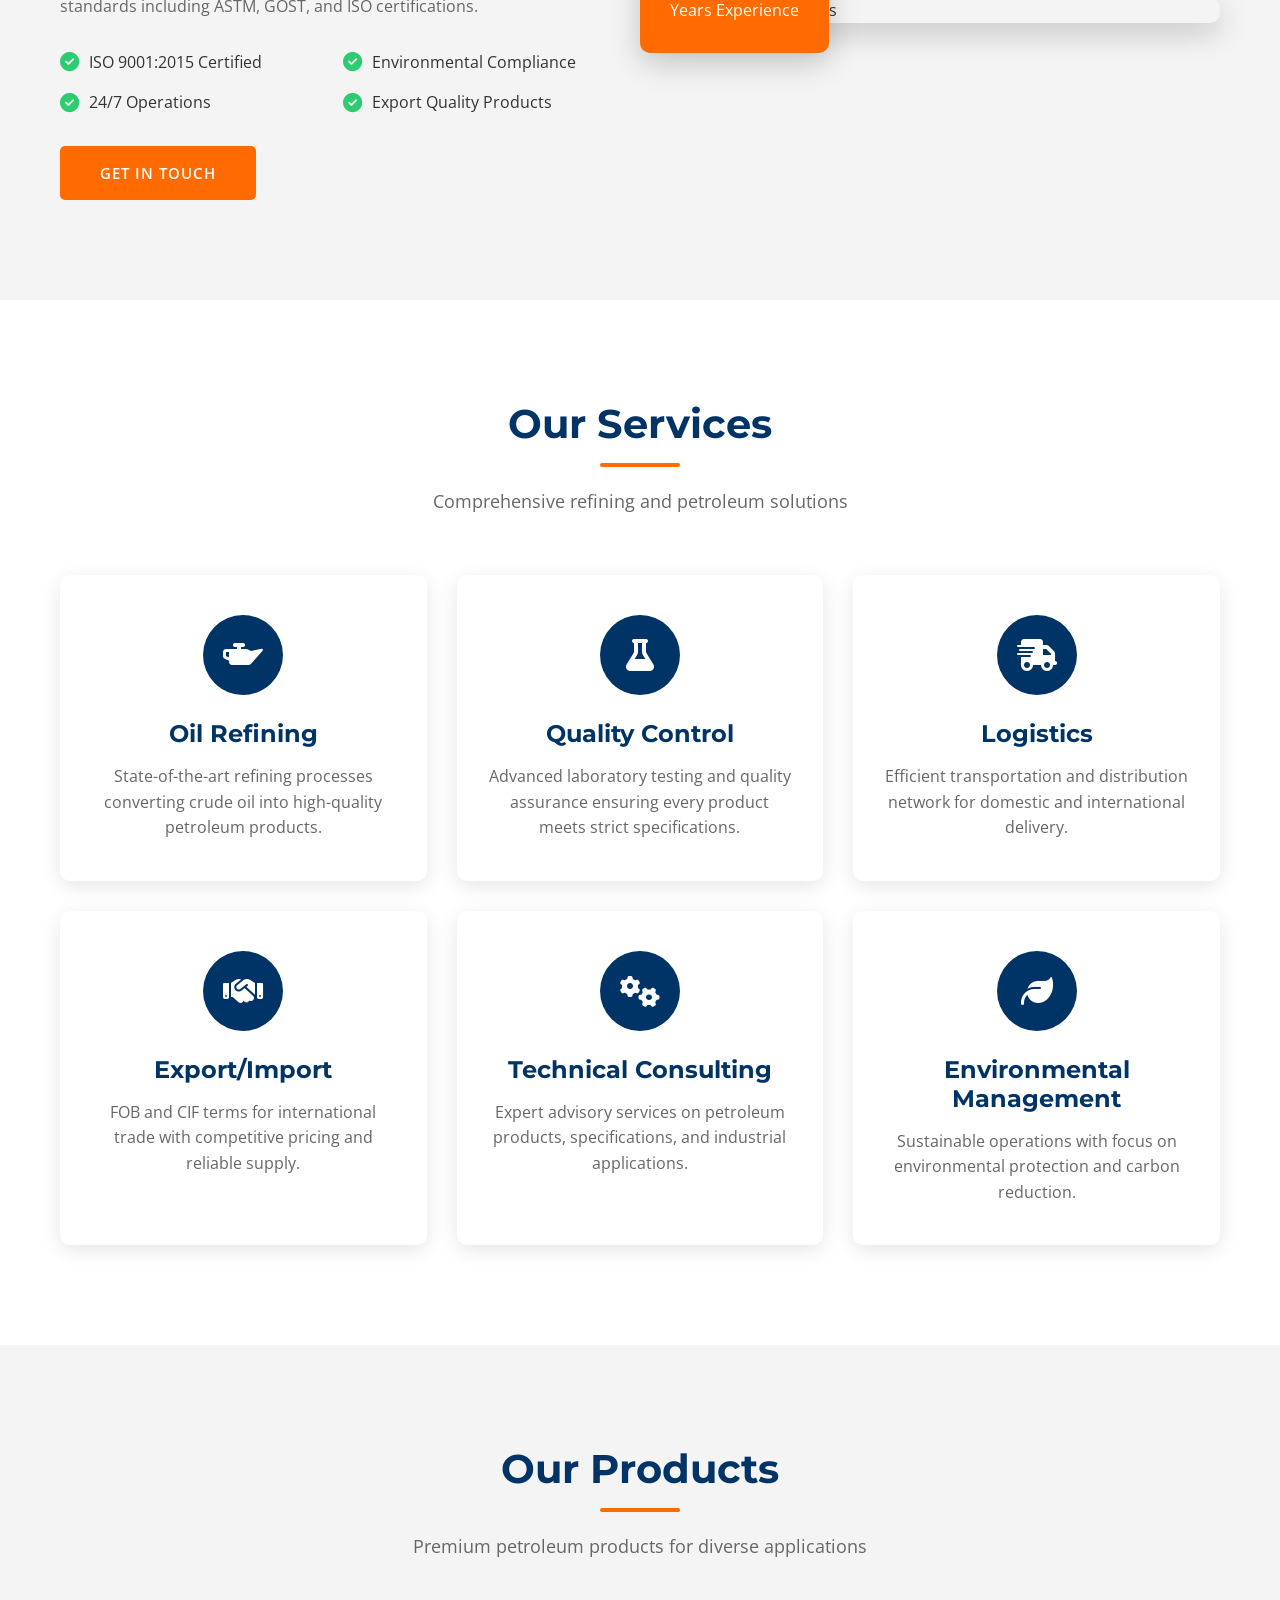
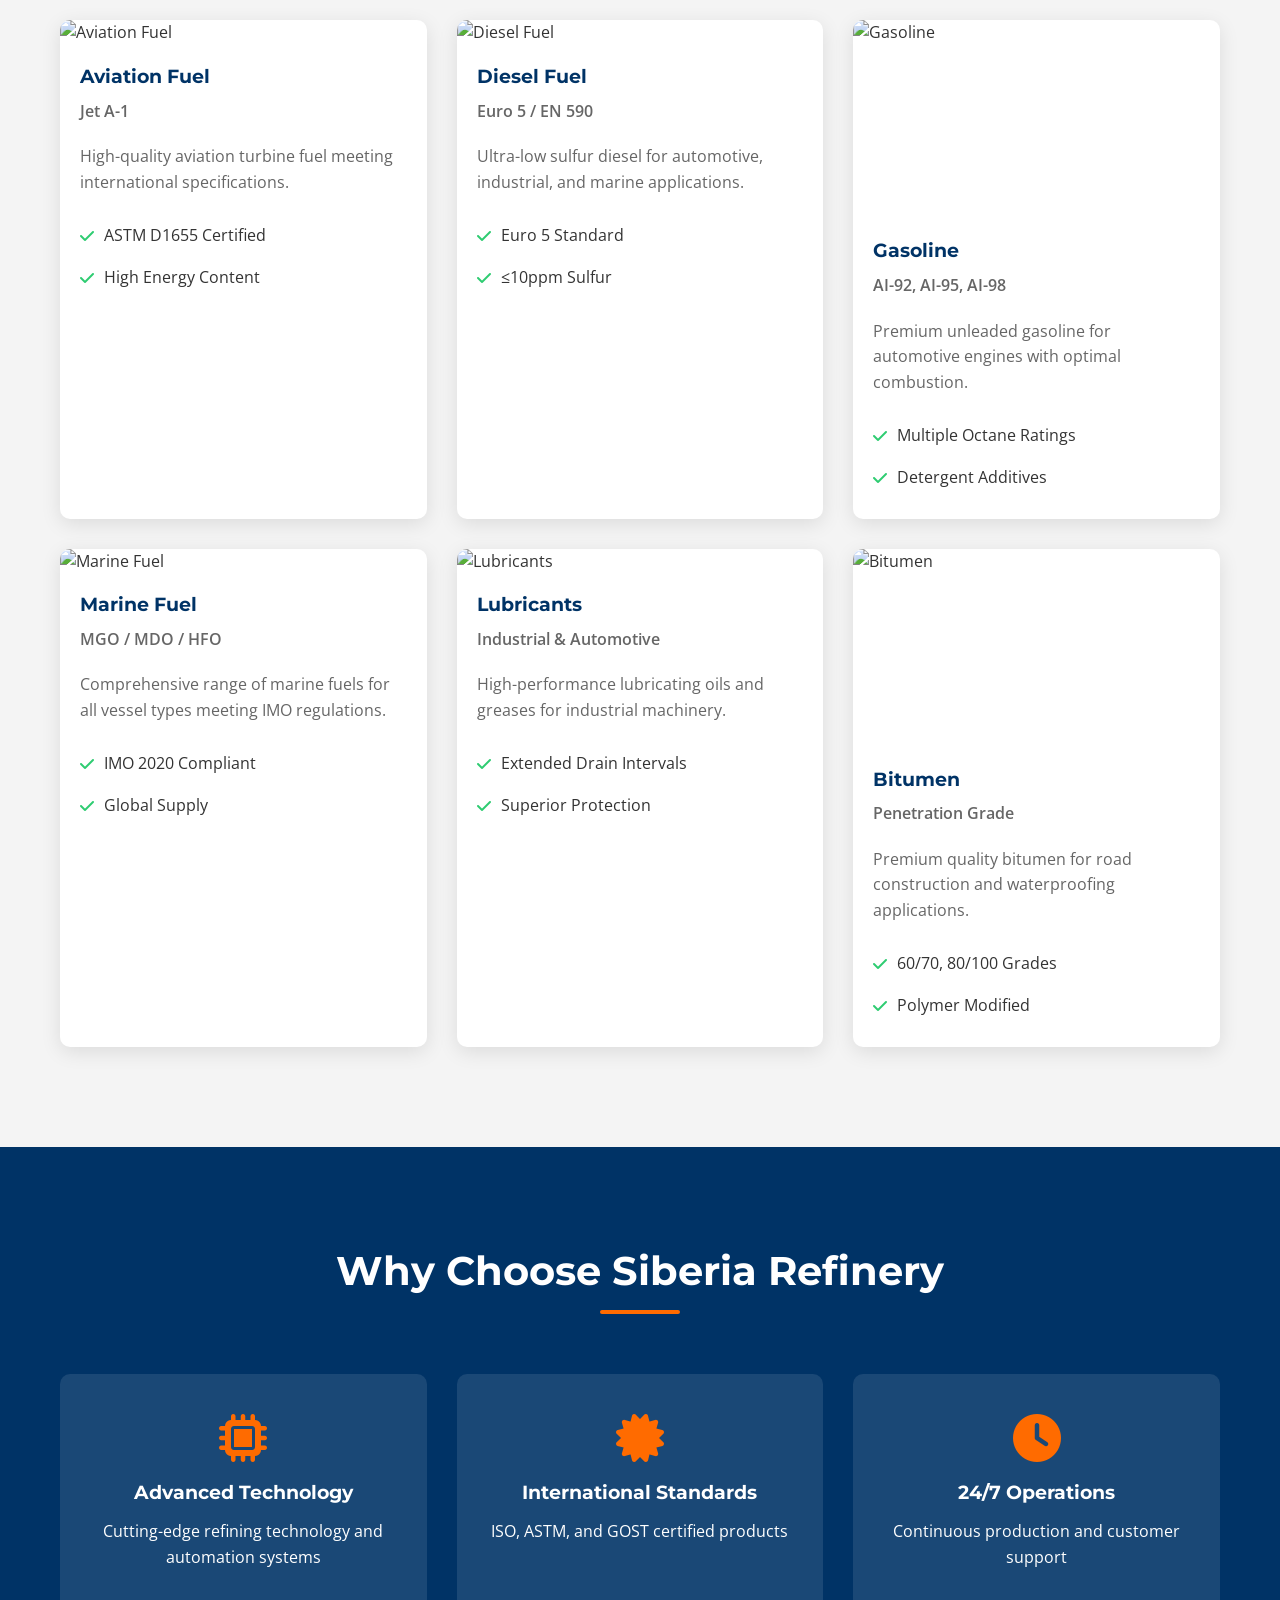
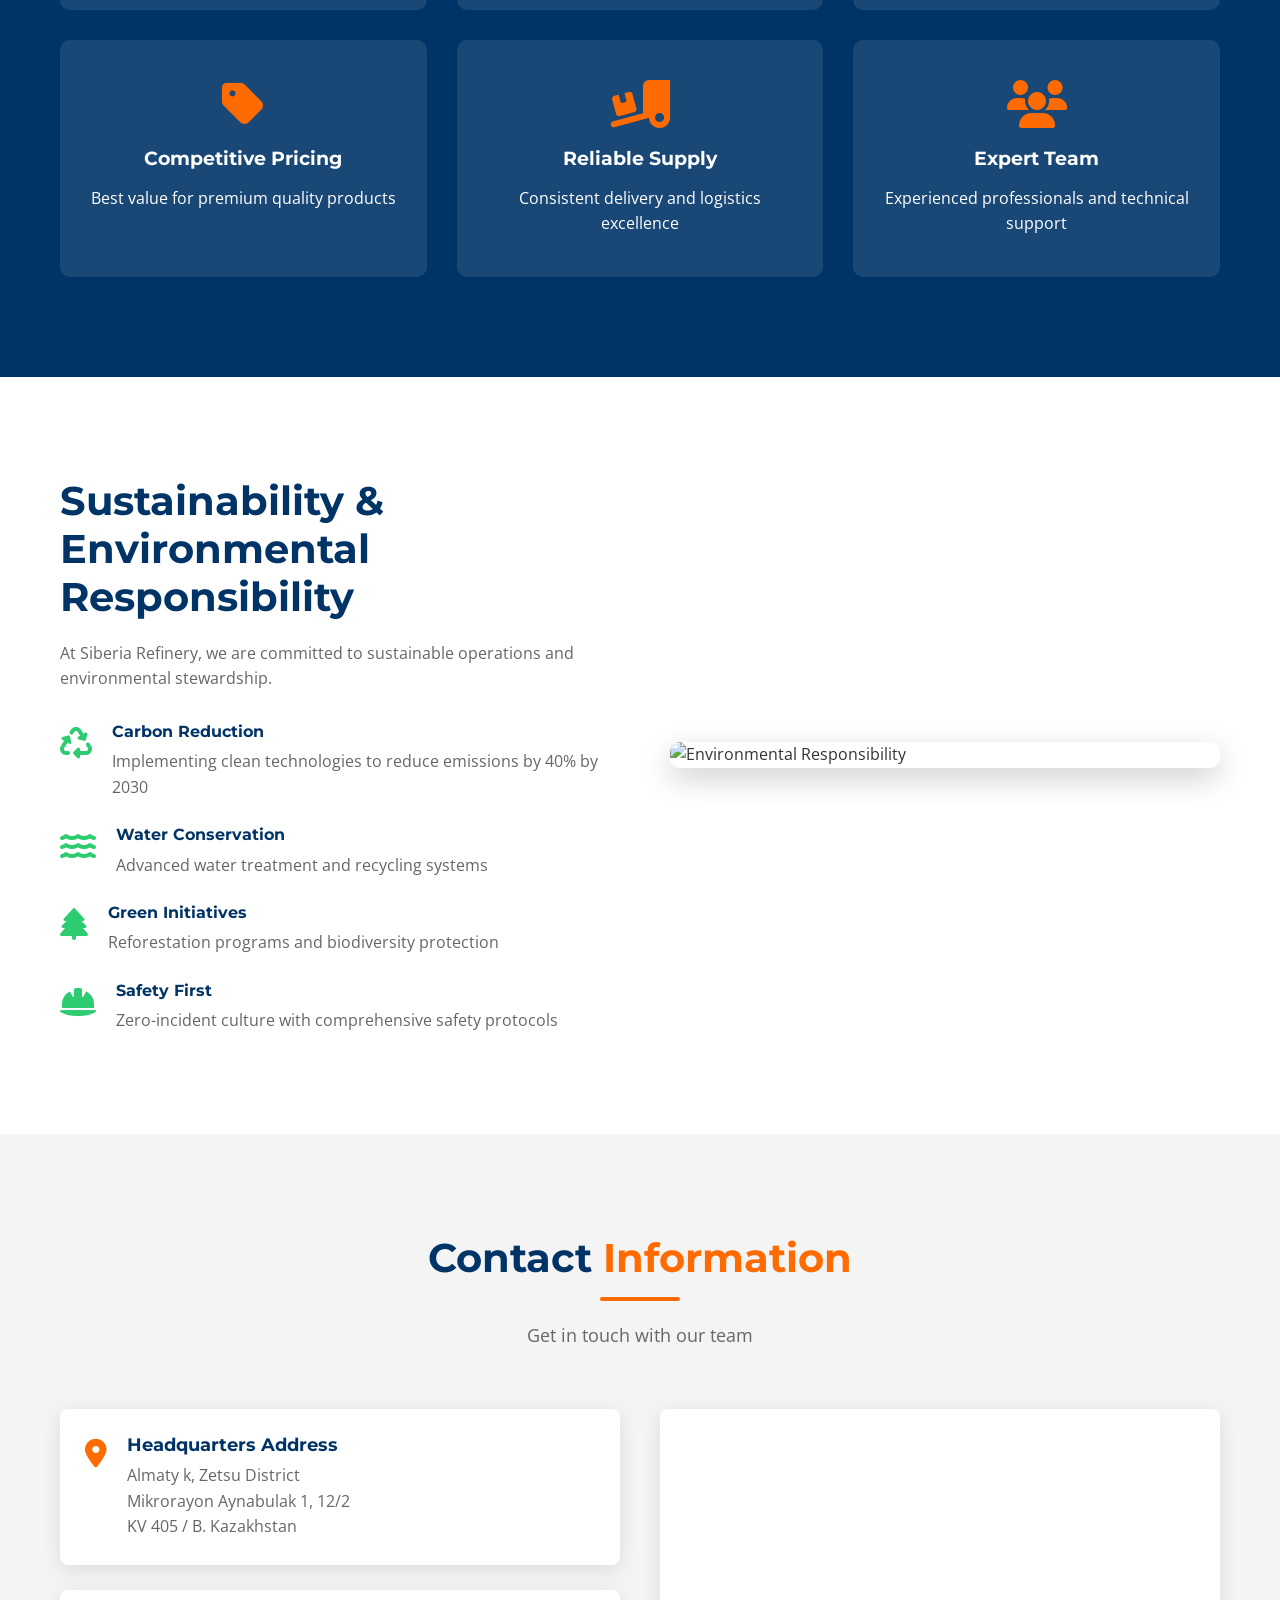
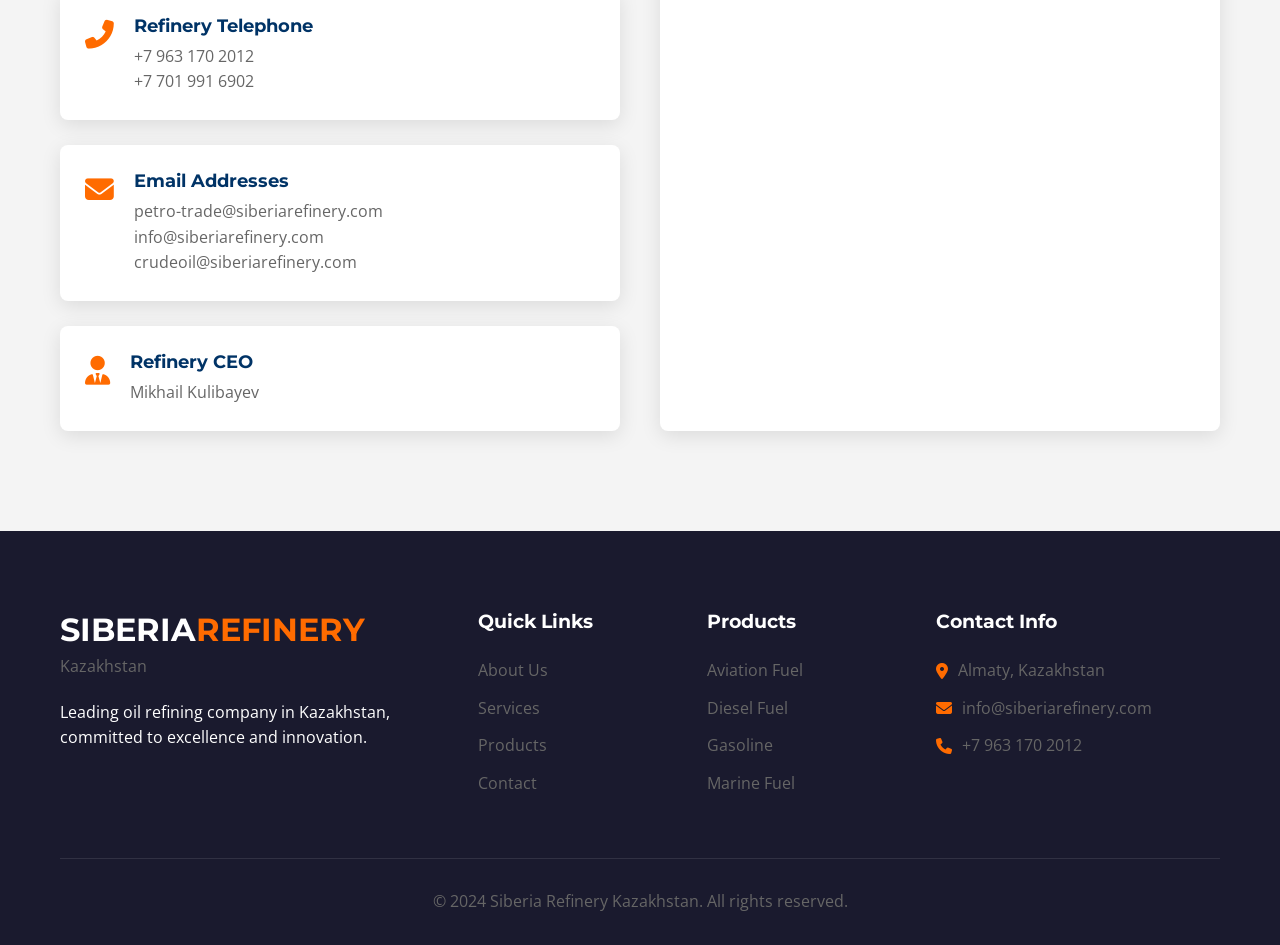
==== commit 9cb39c2e: "Update product images in index.html" ====
--- a/index.html
+++ b/index.html
@@ -131,13 +131,13 @@
             <div class="section-header"><h2>Our Products</h2><div class="divider"></div><p>Premium petroleum products for diverse applications</p></div>
             <div class="products-grid">
                 <div class="product-card">
-                    <div class="product-image"><img src="https://images.unsplash.com/photo-1542259681-d4cd28730023?w=400" alt="Aviation Fuel"></div>
+<img src="https://images.unsplash.com/photo-1559302504-64aae6ca6b6d?w=400" alt="Aviation Fuel">
                     <h3>Aviation Fuel</h3><p class="product-spec">Jet A-1</p>
                     <p>High-quality aviation turbine fuel meeting international specifications.</p>
                     <ul class="product-features"><li><i class="fas fa-check"></i> ASTM D1655 Certified</li><li><i class="fas fa-check"></i> High Energy Content</li></ul>
                 </div>
                 <div class="product-card">
-                    <div class="product-image"><img src="https://images.unsplash.com/photo-1533473359331-0135ef1b58bf?w=400" alt="Diesel Fuel"></div>
+<img src="https://images.unsplash.com/photo-1605218427368-35b0f996d3e1?w=400" alt="Diesel Fuel">
                     <h3>Diesel Fuel</h3><p class="product-spec">Euro 5 / EN 590</p>
                     <p>Ultra-low sulfur diesel for automotive, industrial, and marine applications.</p>
                     <ul class="product-features"><li><i class="fas fa-check"></i> Euro 5 Standard</li><li><i class="fas fa-check"></i> ≤10ppm Sulfur</li></ul>
@@ -149,13 +149,13 @@
                     <ul class="product-features"><li><i class="fas fa-check"></i> Multiple Octane Ratings</li><li><i class="fas fa-check"></i> Detergent Additives</li></ul>
                 </div>
                 <div class="product-card">
-                    <div class="product-image"><img src="https://images.unsplash.com/photo-1494412504127-4f2bd244156e?w=400" alt="Marine Fuel"></div>
+<img src="https://images.unsplash.com/photo-1578575437130-2273e094f86d?w=400" alt="Marine Fuel">
                     <h3>Marine Fuel</h3><p class="product-spec">MGO / MDO / HFO</p>
                     <p>Comprehensive range of marine fuels for all vessel types meeting IMO regulations.</p>
                     <ul class="product-features"><li><i class="fas fa-check"></i> IMO 2020 Compliant</li><li><i class="fas fa-check"></i> Global Supply</li></ul>
                 </div>
                 <div class="product-card">
-                    <div class="product-image"><img src="https://images.unsplash.com/photo-1486262716669-ae4b06737609?w=400" alt="Lubricants"></div>
+<img src="https://images.unsplash.com/photo-1487700160041-babef9c3cb55?w=400" alt="Lubricants">
                     <h3>Lubricants</h3><p class="product-spec">Industrial & Automotive</p>
                     <p>High-performance lubricating oils and greases for industrial machinery.</p>
                     <ul class="product-features"><li><i class="fas fa-check"></i> Extended Drain Intervals</li><li><i class="fas fa-check"></i> Superior Protection</li></ul>
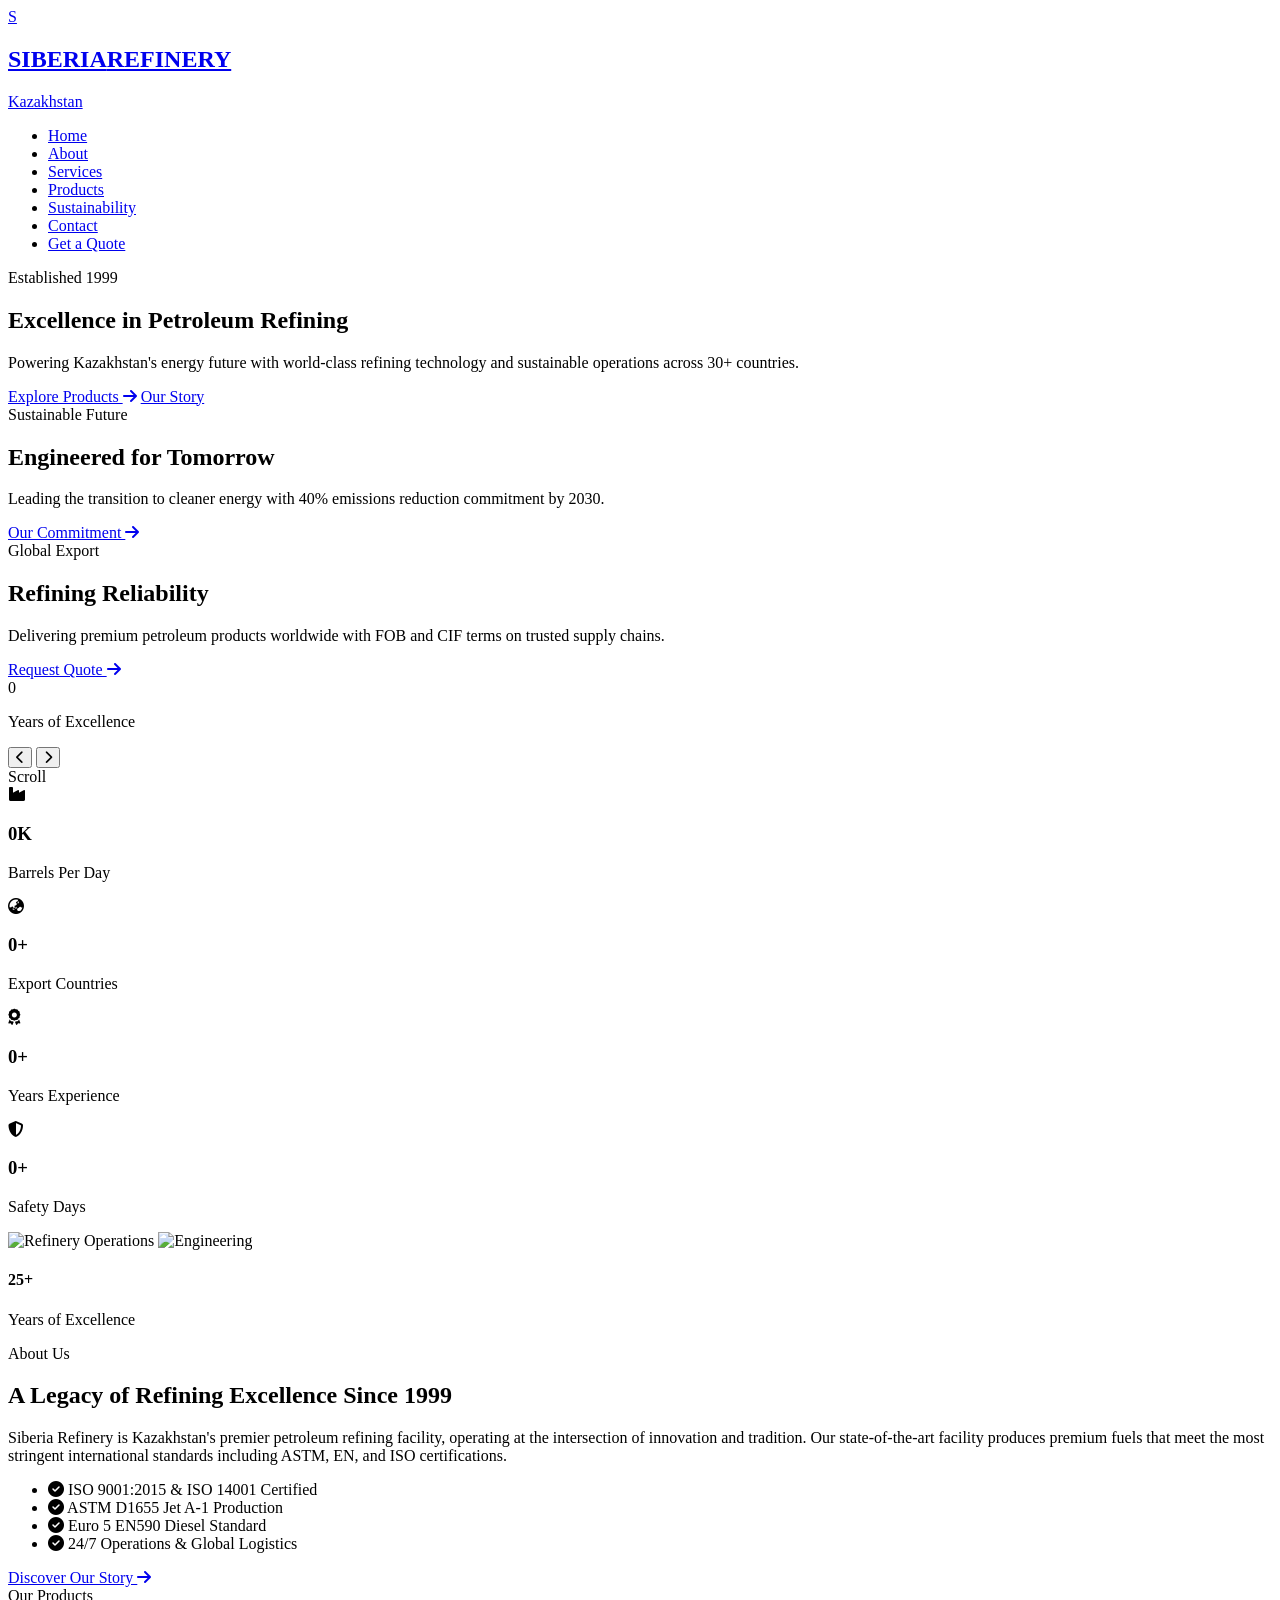
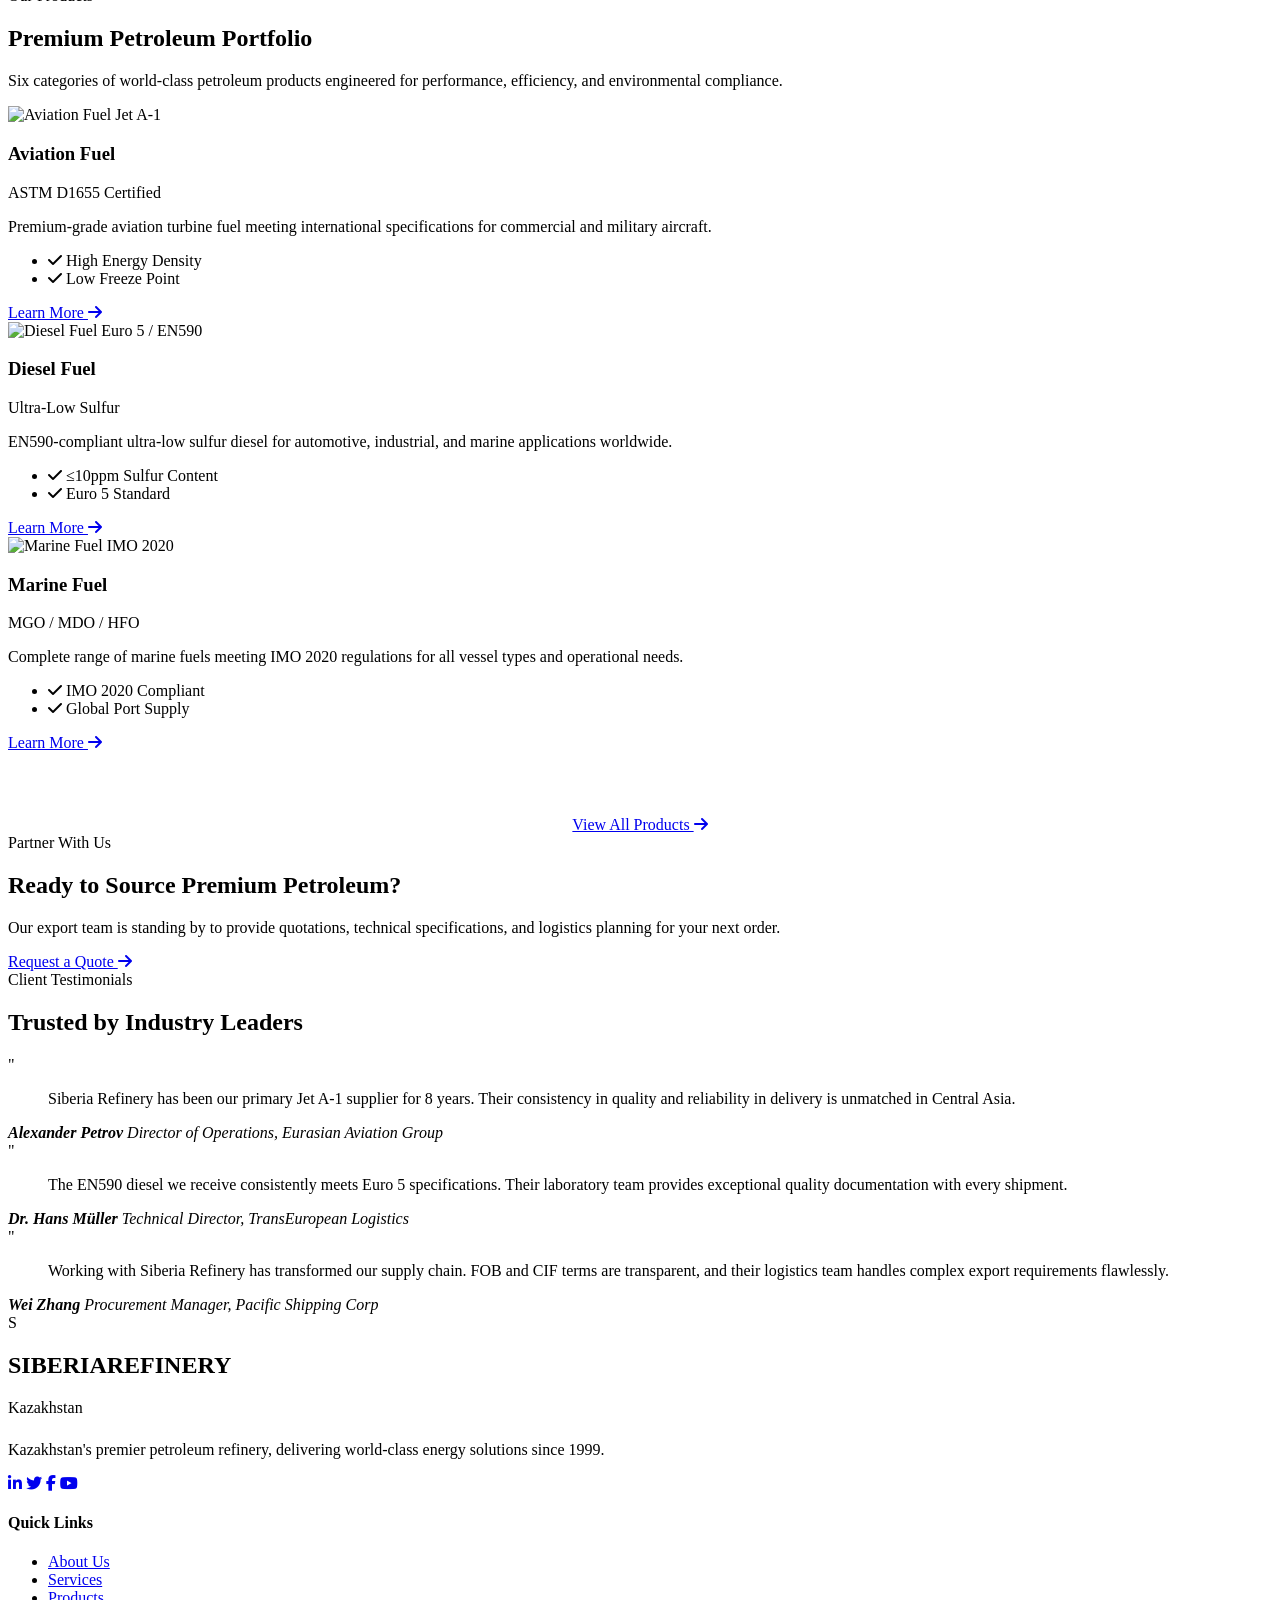
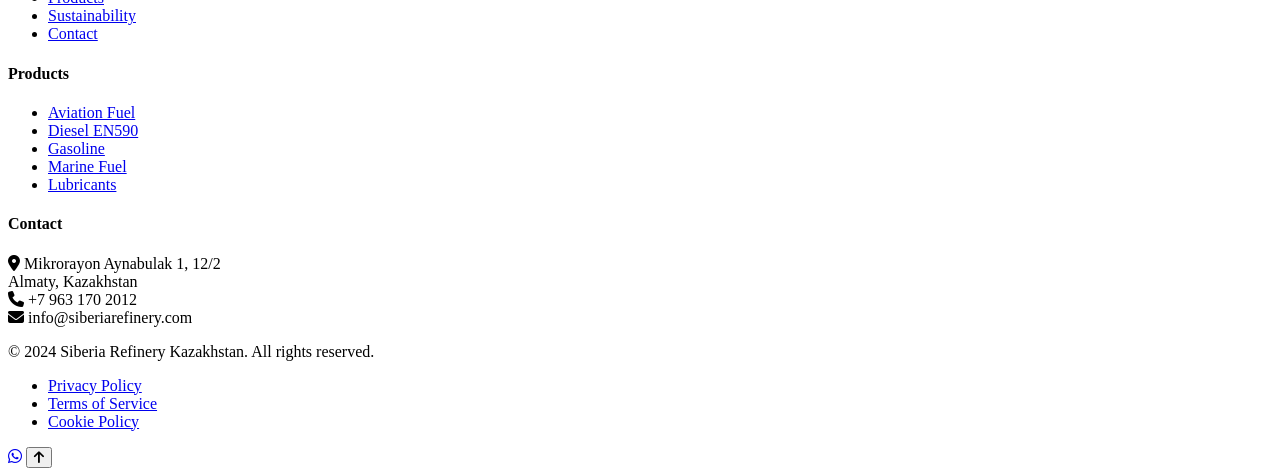
==== commit f351546b: "Update print statement from 'Hello' to 'Goodbye'" ====
--- a/index.html
+++ b/index.html
@@ -1,276 +1,353 @@
 <!DOCTYPE html>
 <html lang="en">
 <head>
-    <meta charset="UTF-8">
-    <meta name="viewport" content="width=device-width, initial-scale=1.0">
-    <title>Siberia Refinery | Premium Oil & Petroleum Products</title>
-    <meta name="description" content="Siberia Refinery is a leading oil refining company. We supply high-quality Jet A-1, Euro 5 Diesel, Gasoline, and Marine Fuel globally.">
-    <meta name="keywords" content="Siberia Refinery, Oil Refinery Kazakhstan, Petroleum products, Jet A-1 fuel, Euro 5 Diesel">
-    <meta name="author" content="Spibody Digitalz Hub">
-    <link rel="canonical" href="https://www.siberiarefinery.com/">
-    
-    <meta property="og:type" content="website">
-    <meta property="og:url" content="https://www.siberiarefinery.com/">
-    <meta property="og:title" content="Siberia Refinery | Premium Oil & Petroleum Products">
-    <meta property="og:description" content="Leading oil refining company in Kazakhstan.">
-    <meta property="og:image" content="https://images.unsplash.com/photo-1518709766631-a6a7f45921c3?w=1200">
-
-    <link rel="preconnect" href="https://fonts.googleapis.com">
-    <link href="https://fonts.googleapis.com/css2?family=Montserrat:wght@400;600;700;800&family=Open+Sans:wght@400;600&display=swap" rel="stylesheet">
-    <link rel="stylesheet" href="https://cdnjs.cloudflare.com/ajax/libs/font-awesome/6.4.0/css/all.min.css">
-    <link rel="stylesheet" href="style.css">
+  <meta charset="UTF-8">
+  <meta name="viewport" content="width=device-width, initial-scale=1.0">
+  <title>Siberia Refinery | Premium Petroleum Products from Kazakhstan</title>
+  <meta name="description" content="Kazakhstan's leading oil refinery producing Jet A-1, Euro 5 Diesel, Gasoline, and Marine Fuel. 25+ years of excellence in petroleum refining.">
+  <meta name="keywords" content="Siberia Refinery, Kazakhstan Oil Refinery, Jet A-1, Euro 5 Diesel, EN590, Marine Fuel, Crude Oil">
+  <meta name="author" content="Spibody Digitalz Hub">
+  
+  <meta property="og:type" content="website">
+  <meta property="og:title" content="Siberia Refinery | Premium Petroleum Products">
+  <meta property="og:description" content="Kazakhstan's leading oil refinery. 150,000 barrels/day capacity. 25+ years of excellence.">
+  <meta property="og:image" content="https://images.unsplash.com/photo-1518709766631-a6a7f45921c3?w=1200">
+  <meta property="og:url" content="https://www.siberiarefinery.com/">
+  
+  <link rel="canonical" href="https://www.siberiarefinery.com/">
+  <link rel="preconnect" href="https://fonts.googleapis.com">
+  <link rel="preconnect" href="https://fonts.gstatic.com" crossorigin>
+  <link href="https://fonts.googleapis.com/css2?family=Playfair+Display:ital,wght@0,400;0,700;0,900;1,400&family=Inter:wght@300;400;500;600;700;800&family=IBM+Plex+Mono:wght@400;600&display=swap" rel="stylesheet">
+  <link rel="stylesheet" href="https://cdnjs.cloudflare.com/ajax/libs/font-awesome/6.4.0/css/all.min.css">
+  <link rel="stylesheet" href="main.css">
 </head>
 <body>
 
-    <!-- Navigation -->
-    <nav class="navbar" id="navbar">
+  <!-- NAVBAR -->
+  <nav class="navbar" id="navbar">
+    <div class="container">
+      <div class="nav-wrapper">
+        <a href="index.html" class="logo">
+          <div class="logo-mark">S</div>
+          <div class="logo-text">
+            <h2>SIBERIA<span>REFINERY</span></h2>
+            <p class="tagline">Kazakhstan</p>
+          </div>
+        </a>
+        <ul class="nav-menu" id="navMenu">
+          <li><a href="index.html" class="nav-link active">Home</a></li>
+          <li><a href="about.html" class="nav-link">About</a></li>
+          <li><a href="services.html" class="nav-link">Services</a></li>
+          <li><a href="products.html" class="nav-link">Products</a></li>
+          <li><a href="sustainability.html" class="nav-link">Sustainability</a></li>
+          <li><a href="contact.html" class="nav-link">Contact</a></li>
+          <li><a href="contact.html" class="nav-cta">Get a Quote</a></li>
+        </ul>
+        <div class="hamburger" id="hamburger">
+          <span class="bar"></span>
+          <span class="bar"></span>
+          <span class="bar"></span>
+        </div>
+      </div>
+    </div>
+  </nav>
+
+  <!-- HERO -->
+  <section class="hero">
+    <div class="hero-slider">
+      <div class="slide active" style="background-image: url('https://images.unsplash.com/photo-1518709766631-a6a7f45921c3?w=1920');">
         <div class="container">
-            <div class="nav-wrapper">
-                <div class="logo">
-                    <h2>SIBERIA<span>REFINERY</span></h2>
-                    <p class="tagline">Kazakhstan</p>
-                </div>
-                <ul class="nav-menu" id="navMenu">
-                    <li><a href="#home" class="nav-link active">Home</a></li>
-                    <li><a href="#about" class="nav-link">About</a></li>
-                    <li><a href="#services" class="nav-link">Services</a></li>
-                    <li><a href="#products" class="nav-link">Products</a></li>
-                    <li><a href="#sustainability" class="nav-link">Sustainability</a></li>
-                    <li><a href="#contact" class="nav-link">Contact</a></li>
-                </ul>
-                <div class="hamburger" id="hamburger">
-                    <span class="bar"></span><span class="bar"></span><span class="bar"></span>
-                </div>
+          <div class="hero-content">
+            <span class="eyebrow">Established 1999</span>
+            <h1>Excellence in Petroleum <span>Refining</span></h1>
+            <p>Powering Kazakhstan's energy future with world-class refining technology and sustainable operations across 30+ countries.</p>
+            <div class="hero-buttons">
+              <a href="products.html" class="btn btn-primary">Explore Products <i class="fas fa-arrow-right"></i></a>
+              <a href="about.html" class="btn btn-outline">Our Story</a>
             </div>
-        </div>
-    </nav>
-
-    <!-- Hero Section -->
-    <section id="home" class="hero">
-        <div class="hero-slider">
-            <div class="slide active" style="background-image: url('https://images.unsplash.com/photo-1516937941344-00b4ec27747a?w=1920');">
-                <div class="overlay"></div>
-                <div class="hero-content">
-                    <h1 class="fade-in">Excellence in Oil Refining</h1>
-                    <p class="fade-in-delay">Powering Kazakhstan's Energy Future</p>
-                    <div class="hero-buttons fade-in-delay-2">
-                        <a href="#products" class="btn btn-primary">Our Products</a>
-                        <a href="#contact" class="btn btn-secondary">Contact Us</a>
-                    </div>
-                </div>
+          </div>
+        </div>
+      </div>
+      <div class="slide" style="background-image: url('https://images.unsplash.com/photo-1581094794329-c8112a89af12?w=1920');">
+        <div class="container">
+          <div class="hero-content">
+            <span class="eyebrow">Sustainable Future</span>
+            <h1>Engineered for <span>Tomorrow</span></h1>
+            <p>Leading the transition to cleaner energy with 40% emissions reduction commitment by 2030.</p>
+            <div class="hero-buttons">
+              <a href="sustainability.html" class="btn btn-primary">Our Commitment <i class="fas fa-arrow-right"></i></a>
             </div>
-            <div class="slide" style="background-image: url('https://images.unsplash.com/photo-1581094794329-c8112a89af12?w=1920');">
-                <div class="overlay"></div>
-                <div class="hero-content">
-                    <h1>Sustainable Energy Solutions</h1>
-                    <p>Commitment to Environmental Excellence</p>
-                    <div class="hero-buttons"><a href="#sustainability" class="btn btn-primary">Learn More</a></div>
-                </div>
+          </div>
+        </div>
+      </div>
+      <div class="slide" style="background-image: url('https://images.unsplash.com/photo-1565043666747-69f6646db940?w=1920');">
+        <div class="container">
+          <div class="hero-content">
+            <span class="eyebrow">Global Export</span>
+            <h1>Refining <span>Reliability</span></h1>
+            <p>Delivering premium petroleum products worldwide with FOB and CIF terms on trusted supply chains.</p>
+            <div class="hero-buttons">
+              <a href="contact.html" class="btn btn-primary">Request Quote <i class="fas fa-arrow-right"></i></a>
             </div>
-        </div>
-        <div class="slider-controls">
-            <button class="slider-btn prev" id="prevSlide"><i class="fas fa-chevron-left"></i></button>
-            <button class="slider-btn next" id="nextSlide"><i class="fas fa-chevron-right"></i></button>
-        </div>
-    </section>
-
-    <!-- Stats Section -->
-    <section class="stats-section">
-        <div class="container">
-            <div class="stats-grid">
-                <div class="stat-card"><i class="fas fa-industry"></i><h3 class="counter" data-target="150000">20</h3><p>Barrels/Day Capacity</p></div>
-                <div class="stat-card"><i class="fas fa-calendar-alt"></i><h3 class="counter" data-target="25">50</h3><p>Years of Excellence</p></div>
-                <div class="stat-card"><i class="fas fa-globe"></i><h3 class="counter" data-target="15">30</h3><p>Export Countries</p></div>
-                <div class="stat-card"><i class="fas fa-shield-alt"></i><h3 class="counter" data-target="5000">90</h3><p>Safety Days</p></div>
+          </div>
+        </div>
+      </div>
+    </div>
+    
+    <div class="hero-meta">
+      <div class="counter" data-target="25">0</div>
+      <p>Years of Excellence</p>
+    </div>
+    
+    <div class="slider-controls">
+      <button class="slider-btn" id="prevSlide"><i class="fas fa-chevron-left"></i></button>
+      <button class="slider-btn" id="nextSlide"><i class="fas fa-chevron-right"></i></button>
+    </div>
+    
+    <div class="scroll-indicator">Scroll</div>
+  </section>
+
+  <!-- STATS -->
+  <section class="stats-section">
+    <div class="container">
+      <div class="stats-grid">
+        <div class="stat-card">
+          <div class="stat-icon"><i class="fas fa-industry"></i></div>
+          <h3><span class="counter" data-target="150">0</span><span class="suffix">K</span></h3>
+          <p>Barrels Per Day</p>
+        </div>
+        <div class="stat-card">
+          <div class="stat-icon"><i class="fas fa-globe-asia"></i></div>
+          <h3><span class="counter" data-target="30">0</span><span class="suffix">+</span></h3>
+          <p>Export Countries</p>
+        </div>
+        <div class="stat-card">
+          <div class="stat-icon"><i class="fas fa-award"></i></div>
+          <h3><span class="counter" data-target="25">0</span><span class="suffix">+</span></h3>
+          <p>Years Experience</p>
+        </div>
+        <div class="stat-card">
+          <div class="stat-icon"><i class="fas fa-shield-alt"></i></div>
+          <h3><span class="counter" data-target="5000">0</span><span class="suffix">+</span></h3>
+          <p>Safety Days</p>
+        </div>
+      </div>
+    </div>
+  </section>
+
+  <!-- ABOUT PREVIEW -->
+  <section class="section">
+    <div class="container">
+      <div class="about-preview reveal">
+        <div class="about-images">
+          <img src="https://images.unsplash.com/photo-1581094794329-c8112a89af12?w=800" alt="Refinery Operations" class="about-img-main">
+          <img src="https://images.unsplash.com/photo-1565043666747-69f6646db940?w=600" alt="Engineering" class="about-img-secondary">
+          <div class="experience-badge">
+            <h4>25+</h4>
+            <p>Years of Excellence</p>
+          </div>
+        </div>
+        <div class="about-text">
+          <span class="eyebrow">About Us</span>
+          <h2>A Legacy of Refining Excellence Since 1999</h2>
+          <p>Siberia Refinery is Kazakhstan's premier petroleum refining facility, operating at the intersection of innovation and tradition. Our state-of-the-art facility produces premium fuels that meet the most stringent international standards including ASTM, EN, and ISO certifications.</p>
+          <ul class="feature-list">
+            <li><i class="fas fa-check-circle"></i> ISO 9001:2015 & ISO 14001 Certified</li>
+            <li><i class="fas fa-check-circle"></i> ASTM D1655 Jet A-1 Production</li>
+            <li><i class="fas fa-check-circle"></i> Euro 5 EN590 Diesel Standard</li>
+            <li><i class="fas fa-check-circle"></i> 24/7 Operations & Global Logistics</li>
+          </ul>
+          <a href="about.html" class="btn btn-outline-dark">Discover Our Story <i class="fas fa-arrow-right"></i></a>
+        </div>
+      </div>
+    </div>
+  </section>
+
+  <!-- PRODUCTS PREVIEW -->
+  <section class="section section-cream">
+    <div class="container">
+      <div class="section-header reveal">
+        <span class="eyebrow">Our Products</span>
+        <h2>Premium Petroleum Portfolio</h2>
+        <p>Six categories of world-class petroleum products engineered for performance, efficiency, and environmental compliance.</p>
+      </div>
+      <div class="products-grid">
+        <div class="product-card reveal">
+          <div class="product-image">
+            <img src="https://images.unsplash.com/photo-1569336415962-a4bd95875e55?w=600" alt="Aviation Fuel">
+            <span class="product-spec">Jet A-1</span>
+          </div>
+          <div class="product-info">
+            <h3>Aviation Fuel</h3>
+            <div class="subtitle">ASTM D1655 Certified</div>
+            <p>Premium-grade aviation turbine fuel meeting international specifications for commercial and military aircraft.</p>
+            <ul class="product-features">
+              <li><i class="fas fa-check"></i> High Energy Density</li>
+              <li><i class="fas fa-check"></i> Low Freeze Point</li>
+            </ul>
+            <a href="products.html" class="product-link">Learn More <i class="fas fa-arrow-right"></i></a>
+          </div>
+        </div>
+        <div class="product-card reveal">
+          <div class="product-image">
+            <img src="https://images.unsplash.com/photo-1605218427368-35b0f996d3e1?w=600" alt="Diesel Fuel">
+            <span class="product-spec">Euro 5 / EN590</span>
+          </div>
+          <div class="product-info">
+            <h3>Diesel Fuel</h3>
+            <div class="subtitle">Ultra-Low Sulfur</div>
+            <p>EN590-compliant ultra-low sulfur diesel for automotive, industrial, and marine applications worldwide.</p>
+            <ul class="product-features">
+              <li><i class="fas fa-check"></i> ≤10ppm Sulfur Content</li>
+              <li><i class="fas fa-check"></i> Euro 5 Standard</li>
+            </ul>
+            <a href="products.html" class="product-link">Learn More <i class="fas fa-arrow-right"></i></a>
+          </div>
+        </div>
+        <div class="product-card reveal">
+          <div class="product-image">
+            <img src="https://images.unsplash.com/photo-1578575437130-2273e094f86d?w=600" alt="Marine Fuel">
+            <span class="product-spec">IMO 2020</span>
+          </div>
+          <div class="product-info">
+            <h3>Marine Fuel</h3>
+            <div class="subtitle">MGO / MDO / HFO</div>
+            <p>Complete range of marine fuels meeting IMO 2020 regulations for all vessel types and operational needs.</p>
+            <ul class="product-features">
+              <li><i class="fas fa-check"></i> IMO 2020 Compliant</li>
+              <li><i class="fas fa-check"></i> Global Port Supply</li>
+            </ul>
+            <a href="products.html" class="product-link">Learn More <i class="fas fa-arrow-right"></i></a>
+          </div>
+        </div>
+      </div>
+      <div style="text-align: center; margin-top: 4rem;">
+        <a href="products.html" class="btn btn-outline-dark">View All Products <i class="fas fa-arrow-right"></i></a>
+      </div>
+    </div>
+  </section>
+
+  <!-- CTA BANNER -->
+  <section class="cta-banner">
+    <div class="container">
+      <span class="eyebrow">Partner With Us</span>
+      <h2>Ready to Source <span>Premium Petroleum?</span></h2>
+      <p>Our export team is standing by to provide quotations, technical specifications, and logistics planning for your next order.</p>
+      <a href="contact.html" class="btn btn-primary">Request a Quote <i class="fas fa-arrow-right"></i></a>
+    </div>
+  </section>
+
+  <!-- TESTIMONIALS -->
+  <section class="testimonials">
+    <div class="container">
+      <div class="section-header reveal">
+        <span class="eyebrow">Client Testimonials</span>
+        <h2>Trusted by Industry Leaders</h2>
+      </div>
+      <div class="testimonial-slider">
+        <div class="testimonial active">
+          <div class="quote-mark">"</div>
+          <blockquote>Siberia Refinery has been our primary Jet A-1 supplier for 8 years. Their consistency in quality and reliability in delivery is unmatched in Central Asia.</blockquote>
+          <cite>
+            <strong>Alexander Petrov</strong>
+            Director of Operations, Eurasian Aviation Group
+          </cite>
+        </div>
+        <div class="testimonial">
+          <div class="quote-mark">"</div>
+          <blockquote>The EN590 diesel we receive consistently meets Euro 5 specifications. Their laboratory team provides exceptional quality documentation with every shipment.</blockquote>
+          <cite>
+            <strong>Dr. Hans Müller</strong>
+            Technical Director, TransEuropean Logistics
+          </cite>
+        </div>
+        <div class="testimonial">
+          <div class="quote-mark">"</div>
+          <blockquote>Working with Siberia Refinery has transformed our supply chain. FOB and CIF terms are transparent, and their logistics team handles complex export requirements flawlessly.</blockquote>
+          <cite>
+            <strong>Wei Zhang</strong>
+            Procurement Manager, Pacific Shipping Corp
+          </cite>
+        </div>
+        <div class="testimonial-dots">
+          <span class="dot active" data-index="0"></span>
+          <span class="dot" data-index="1"></span>
+          <span class="dot" data-index="2"></span>
+        </div>
+      </div>
+    </div>
+  </section>
+
+  <!-- FOOTER -->
+  <footer class="footer">
+    <div class="container">
+      <div class="footer-grid">
+        <div class="footer-col">
+          <div class="logo" style="margin-bottom: 1.5rem;">
+            <div class="logo-mark">S</div>
+            <div class="logo-text">
+              <h2>SIBERIA<span>REFINERY</span></h2>
+              <p class="tagline">Kazakhstan</p>
             </div>
-        </div>
-    </section>
-
-    <!-- About Section -->
-    <section id="about" class="about-section">
-        <div class="container">
-            <div class="section-header"><h2>About Siberia Refinery</h2><div class="divider"></div><p>Leading the energy sector in Kazakhstan with innovation and sustainability</p></div>
-            <div class="about-content">
-                <div class="about-text">
-                    <h3>Excellence in Petroleum Refining Since 1999</h3>
-                    <p>Siberia Refinery Kazakhstan is a state-of-the-art oil refining facility located in the heart of Kazakhstan's energy corridor. We specialize in producing high-quality petroleum products that meet international standards including ASTM, GOST, and ISO certifications.</p>
-                    <div class="about-features">
-                        <div class="feature"><i class="fas fa-check-circle"></i><span>ISO 9001:2015 Certified</span></div>
-                        <div class="feature"><i class="fas fa-check-circle"></i><span>Environmental Compliance</span></div>
-                        <div class="feature"><i class="fas fa-check-circle"></i><span>24/7 Operations</span></div>
-                        <div class="feature"><i class="fas fa-check-circle"></i><span>Export Quality Products</span></div>
-                    </div>
-                    <a href="#contact" class="btn btn-primary">Get in Touch</a>
-                </div>
-                <div class="about-image">
-                    <img src="https://images.unsplash.com/photo-1581094794329-c8112a89af12?w=800" alt="Refinery Operations">
-                    <div class="experience-badge"><h4>25+</h4><p>Years Experience</p></div>
-                </div>
-            </div>
-        </div>
-    </section>
-
-    <!-- Services Section -->
-    <section id="services" class="services-section">
-        <div class="container">
-            <div class="section-header"><h2>Our Services</h2><div class="divider"></div><p>Comprehensive refining and petroleum solutions</p></div>
-            <div class="services-grid">
-                <div class="service-card"><div class="service-icon"><i class="fas fa-oil-can"></i></div><h3>Oil Refining</h3><p>State-of-the-art refining processes converting crude oil into high-quality petroleum products.</p></div>
-                <div class="service-card"><div class="service-icon"><i class="fas fa-flask"></i></div><h3>Quality Control</h3><p>Advanced laboratory testing and quality assurance ensuring every product meets strict specifications.</p></div>
-                <div class="service-card"><div class="service-icon"><i class="fas fa-shipping-fast"></i></div><h3>Logistics</h3><p>Efficient transportation and distribution network for domestic and international delivery.</p></div>
-                <div class="service-card"><div class="service-icon"><i class="fas fa-handshake"></i></div><h3>Export/Import</h3><p>FOB and CIF terms for international trade with competitive pricing and reliable supply.</p></div>
-                <div class="service-card"><div class="service-icon"><i class="fas fa-cogs"></i></div><h3>Technical Consulting</h3><p>Expert advisory services on petroleum products, specifications, and industrial applications.</p></div>
-                <div class="service-card"><div class="service-icon"><i class="fas fa-leaf"></i></div><h3>Environmental Management</h3><p>Sustainable operations with focus on environmental protection and carbon reduction.</p></div>
-            </div>
-        </div>
-    </section>
-
-    <!-- Products Section -->
-    <section id="products" class="products-section">
-        <div class="container">
-            <div class="section-header"><h2>Our Products</h2><div class="divider"></div><p>Premium petroleum products for diverse applications</p></div>
-            <div class="products-grid">
-                <div class="product-card">
-<img src="https://images.unsplash.com/photo-1559302504-64aae6ca6b6d?w=400" alt="Aviation Fuel">
-                    <h3>Aviation Fuel</h3><p class="product-spec">Jet A-1</p>
-                    <p>High-quality aviation turbine fuel meeting international specifications.</p>
-                    <ul class="product-features"><li><i class="fas fa-check"></i> ASTM D1655 Certified</li><li><i class="fas fa-check"></i> High Energy Content</li></ul>
-                </div>
-                <div class="product-card">
-<img src="https://images.unsplash.com/photo-1605218427368-35b0f996d3e1?w=400" alt="Diesel Fuel">
-                    <h3>Diesel Fuel</h3><p class="product-spec">Euro 5 / EN 590</p>
-                    <p>Ultra-low sulfur diesel for automotive, industrial, and marine applications.</p>
-                    <ul class="product-features"><li><i class="fas fa-check"></i> Euro 5 Standard</li><li><i class="fas fa-check"></i> ≤10ppm Sulfur</li></ul>
-                </div>
-                <div class="product-card">
-                    <div class="product-image"><img src="https://images.unsplash.com/photo-1527011046414-4781f1f94f8c?w=400" alt="Gasoline"></div>
-                    <h3>Gasoline</h3><p class="product-spec">AI-92, AI-95, AI-98</p>
-                    <p>Premium unleaded gasoline for automotive engines with optimal combustion.</p>
-                    <ul class="product-features"><li><i class="fas fa-check"></i> Multiple Octane Ratings</li><li><i class="fas fa-check"></i> Detergent Additives</li></ul>
-                </div>
-                <div class="product-card">
-<img src="https://images.unsplash.com/photo-1578575437130-2273e094f86d?w=400" alt="Marine Fuel">
-                    <h3>Marine Fuel</h3><p class="product-spec">MGO / MDO / HFO</p>
-                    <p>Comprehensive range of marine fuels for all vessel types meeting IMO regulations.</p>
-                    <ul class="product-features"><li><i class="fas fa-check"></i> IMO 2020 Compliant</li><li><i class="fas fa-check"></i> Global Supply</li></ul>
-                </div>
-                <div class="product-card">
-<img src="https://images.unsplash.com/photo-1487700160041-babef9c3cb55?w=400" alt="Lubricants">
-                    <h3>Lubricants</h3><p class="product-spec">Industrial & Automotive</p>
-                    <p>High-performance lubricating oils and greases for industrial machinery.</p>
-                    <ul class="product-features"><li><i class="fas fa-check"></i> Extended Drain Intervals</li><li><i class="fas fa-check"></i> Superior Protection</li></ul>
-                </div>
-                <div class="product-card">
-                    <div class="product-image"><img src="https://images.unsplash.com/photo-1590486803833-1c5dc8ddd4c8?w=400" alt="Bitumen"></div>
-                    <h3>Bitumen</h3><p class="product-spec">Penetration Grade</p>
-                    <p>Premium quality bitumen for road construction and waterproofing applications.</p>
-                    <ul class="product-features"><li><i class="fas fa-check"></i> 60/70, 80/100 Grades</li><li><i class="fas fa-check"></i> Polymer Modified</li></ul>
-                </div>
-            </div>
-        </div>
-    </section>
-
-    <!-- Why Choose Us -->
-    <section class="why-us-section">
-        <div class="container">
-            <div class="section-header"><h2>Why Choose Siberia Refinery</h2><div class="divider"></div></div>
-            <div class="why-us-grid">
-                <div class="why-card"><i class="fas fa-microchip"></i><h3>Advanced Technology</h3><p>Cutting-edge refining technology and automation systems</p></div>
-                <div class="why-card"><i class="fas fa-certificate"></i><h3>International Standards</h3><p>ISO, ASTM, and GOST certified products</p></div>
-                <div class="why-card"><i class="fas fa-clock"></i><h3>24/7 Operations</h3><p>Continuous production and customer support</p></div>
-                <div class="why-card"><i class="fas fa-tag"></i><h3>Competitive Pricing</h3><p>Best value for premium quality products</p></div>
-                <div class="why-card"><i class="fas fa-truck-loading"></i><h3>Reliable Supply</h3><p>Consistent delivery and logistics excellence</p></div>
-                <div class="why-card"><i class="fas fa-users"></i><h3>Expert Team</h3><p>Experienced professionals and technical support</p></div>
-            </div>
-        </div>
-    </section>
-
-    <!-- Sustainability Section -->
-    <section id="sustainability" class="sustainability-section">
-        <div class="container">
-            <div class="sustainability-content">
-                <div class="sustainability-text">
-                    <h2>Sustainability & Environmental Responsibility</h2>
-                    <p>At Siberia Refinery, we are committed to sustainable operations and environmental stewardship.</p>
-                    <div class="sustainability-points">
-                        <div class="point"><i class="fas fa-recycle"></i><div><h4>Carbon Reduction</h4><p>Implementing clean technologies to reduce emissions by 40% by 2030</p></div></div>
-                        <div class="point"><i class="fas fa-water"></i><div><h4>Water Conservation</h4><p>Advanced water treatment and recycling systems</p></div></div>
-                        <div class="point"><i class="fas fa-tree"></i><div><h4>Green Initiatives</h4><p>Reforestation programs and biodiversity protection</p></div></div>
-                        <div class="point"><i class="fas fa-hard-hat"></i><div><h4>Safety First</h4><p>Zero-incident culture with comprehensive safety protocols</p></div></div>
-                    </div>
-                </div>
-                <div class="sustainability-image"><img src="https://images.unsplash.com/photo-1497435334941-8c899ee9e8e9?w=800" alt="Environmental Responsibility"></div>
-            </div>
-        </div>
-    </section>
-
-    <!-- Contact Section with Map -->
-    <section id="contact" class="contact-section">
-        <div class="container">
-            <div class="section-header">
-                <h2>Contact <span style="color: var(--secondary-color);">Information</span></h2>
-                <div class="divider"></div>
-                <p>Get in touch with our team</p>
-            </div>
-            <div class="contact-grid">
-                <div class="contact-info">
-                    <div class="info-card">
-                        <i class="fas fa-map-marker-alt"></i>
-                        <div><h4>Headquarters Address</h4><p>Almaty k, Zetsu District<br>Mikrorayon Aynabulak 1, 12/2<br>KV 405 / B. Kazakhstan</p></div>
-                    </div>
-                    <div class="info-card">
-                        <i class="fas fa-phone-alt"></i>
-                        <div><h4>Refinery Telephone</h4><p><a href="tel:+79631702012">+7 963 170 2012</a><br><a href="tel:+77019916902">+7 701 991 6902</a></p></div>
-                    </div>
-                    <div class="info-card">
-                        <i class="fas fa-envelope"></i>
-                        <div><h4>Email Addresses</h4><p><a href="mailto:petro-trade@siberiarefinery.com">petro-trade@siberiarefinery.com</a><br><a href="mailto:info@siberiarefinery.com">info@siberiarefinery.com</a><br><a href="mailto:crudeoil@siberiarefinery.com">crudeoil@siberiarefinery.com</a></p></div>
-                    </div>
-                    <div class="info-card">
-                        <i class="fas fa-user-tie"></i>
-                        <div><h4>Refinery CEO</h4><p>Mikhail Kulibayev</p></div>
-                    </div>
-                </div>
-                <div class="map-container">
-                    <iframe src="https://maps.google.com/maps?q=Almaty+k,+Zetsu+District+Mikrorayon+Aynabulak+1,+12/2,+KV+405+/+B.+Kazakhstan&z=14&output=embed" width="100%" height="100%" style="border:0;" allowfullscreen="" loading="lazy"></iframe>
-                </div>
-            </div>
-        </div>
-    </section>
-
-    <!-- Footer -->
-    <footer class="footer">
-        <div class="container">
-            <div class="footer-content">
-                <div class="footer-col">
-                    <div class="footer-logo"><h2>SIBERIA<span>REFINERY</span></h2><p>Kazakhstan</p></div>
-                    <p>Leading oil refining company in Kazakhstan, committed to excellence and innovation.</p>
-                </div>
-                <div class="footer-col">
-                    <h3>Quick Links</h3>
-                    <ul><li><a href="#about">About Us</a></li><li><a href="#services">Services</a></li><li><a href="#products">Products</a></li><li><a href="#contact">Contact</a></li></ul>
-                </div>
-                <div class="footer-col">
-                    <h3>Products</h3>
-                    <ul><li><a href="#">Aviation Fuel</a></li><li><a href="#">Diesel Fuel</a></li><li><a href="#">Gasoline</a></li><li><a href="#">Marine Fuel</a></li></ul>
-                </div>
-                <div class="footer-col">
-                    <h3>Contact Info</h3>
-                    <ul class="contact-list">
-                        <li><i class="fas fa-map-marker-alt"></i> Almaty, Kazakhstan</li>
-                        <li><i class="fas fa-envelope"></i> info@siberiarefinery.com</li>
-                        <li><i class="fas fa-phone"></i> +7 963 170 2012</li>
-                    </ul>
-                </div>
-            </div>
-            <div class="footer-bottom"><p>&copy; 2024 Siberia Refinery Kazakhstan. All rights reserved.</p></div>
-        </div>
-    </footer>
-
-    <!-- WhatsApp Float Button -->
-    <a href="https://wa.me/79631702012" class="whatsapp-float" target="_blank"><i class="fab fa-whatsapp"></i></a>
-    <button class="scroll-top" id="scrollTop"><i class="fas fa-arrow-up"></i></button>
-
-    <script src="main.js"></script>
+          </div>
+          <p>Kazakhstan's premier petroleum refinery, delivering world-class energy solutions since 1999.</p>
+          <div class="social-links">
+            <a href="#"><i class="fab fa-linkedin-in"></i></a>
+            <a href="#"><i class="fab fa-twitter"></i></a>
+            <a href="#"><i class="fab fa-facebook-f"></i></a>
+            <a href="#"><i class="fab fa-youtube"></i></a>
+          </div>
+        </div>
+        <div class="footer-col">
+          <h4>Quick Links</h4>
+          <ul class="footer-links">
+            <li><a href="about.html">About Us</a></li>
+            <li><a href="services.html">Services</a></li>
+            <li><a href="products.html">Products</a></li>
+            <li><a href="sustainability.html">Sustainability</a></li>
+            <li><a href="contact.html">Contact</a></li>
+          </ul>
+        </div>
+        <div class="footer-col">
+          <h4>Products</h4>
+          <ul class="footer-links">
+            <li><a href="products.html">Aviation Fuel</a></li>
+            <li><a href="products.html">Diesel EN590</a></li>
+            <li><a href="products.html">Gasoline</a></li>
+            <li><a href="products.html">Marine Fuel</a></li>
+            <li><a href="products.html">Lubricants</a></li>
+          </ul>
+        </div>
+        <div class="footer-col">
+          <h4>Contact</h4>
+          <div class="footer-contact-item">
+            <i class="fas fa-map-marker-alt"></i>
+            <span>Mikrorayon Aynabulak 1, 12/2<br>Almaty, Kazakhstan</span>
+          </div>
+          <div class="footer-contact-item">
+            <i class="fas fa-phone"></i>
+            <span>+7 963 170 2012</span>
+          </div>
+          <div class="footer-contact-item">
+            <i class="fas fa-envelope"></i>
+            <span>info@siberiarefinery.com</span>
+          </div>
+        </div>
+      </div>
+      <div class="footer-bottom">
+        <p>&copy; 2024 Siberia Refinery Kazakhstan. All rights reserved.</p>
+        <ul class="footer-bottom-links">
+          <li><a href="#">Privacy Policy</a></li>
+          <li><a href="#">Terms of Service</a></li>
+          <li><a href="#">Cookie Policy</a></li>
+        </ul>
+      </div>
+    </div>
+  </footer>
+
+  <a href="https://wa.me/79631702012" class="whatsapp-float" target="_blank"><i class="fab fa-whatsapp"></i></a>
+  <button class="scroll-top" id="scrollTop"><i class="fas fa-arrow-up"></i></button>
+
+  <script src="main.js"></script>
 </body>
-    </html>
+      </html>
